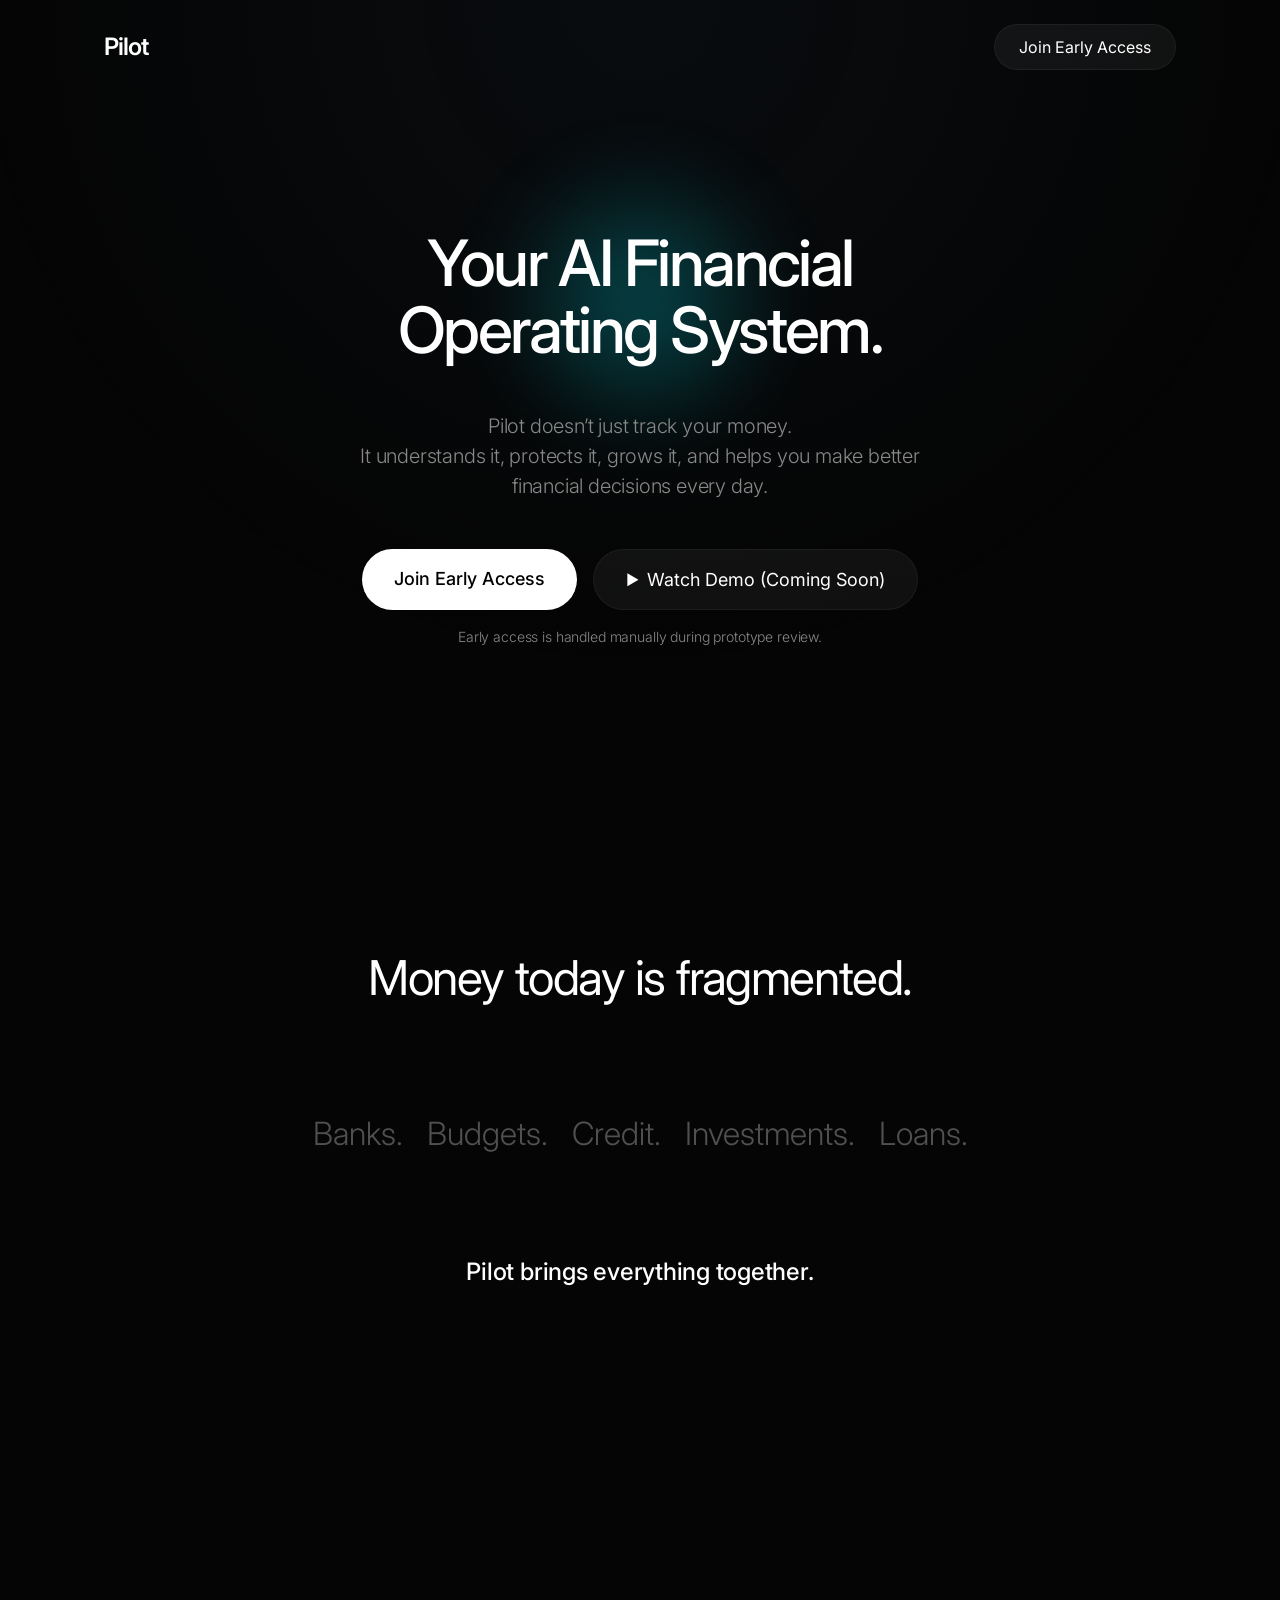
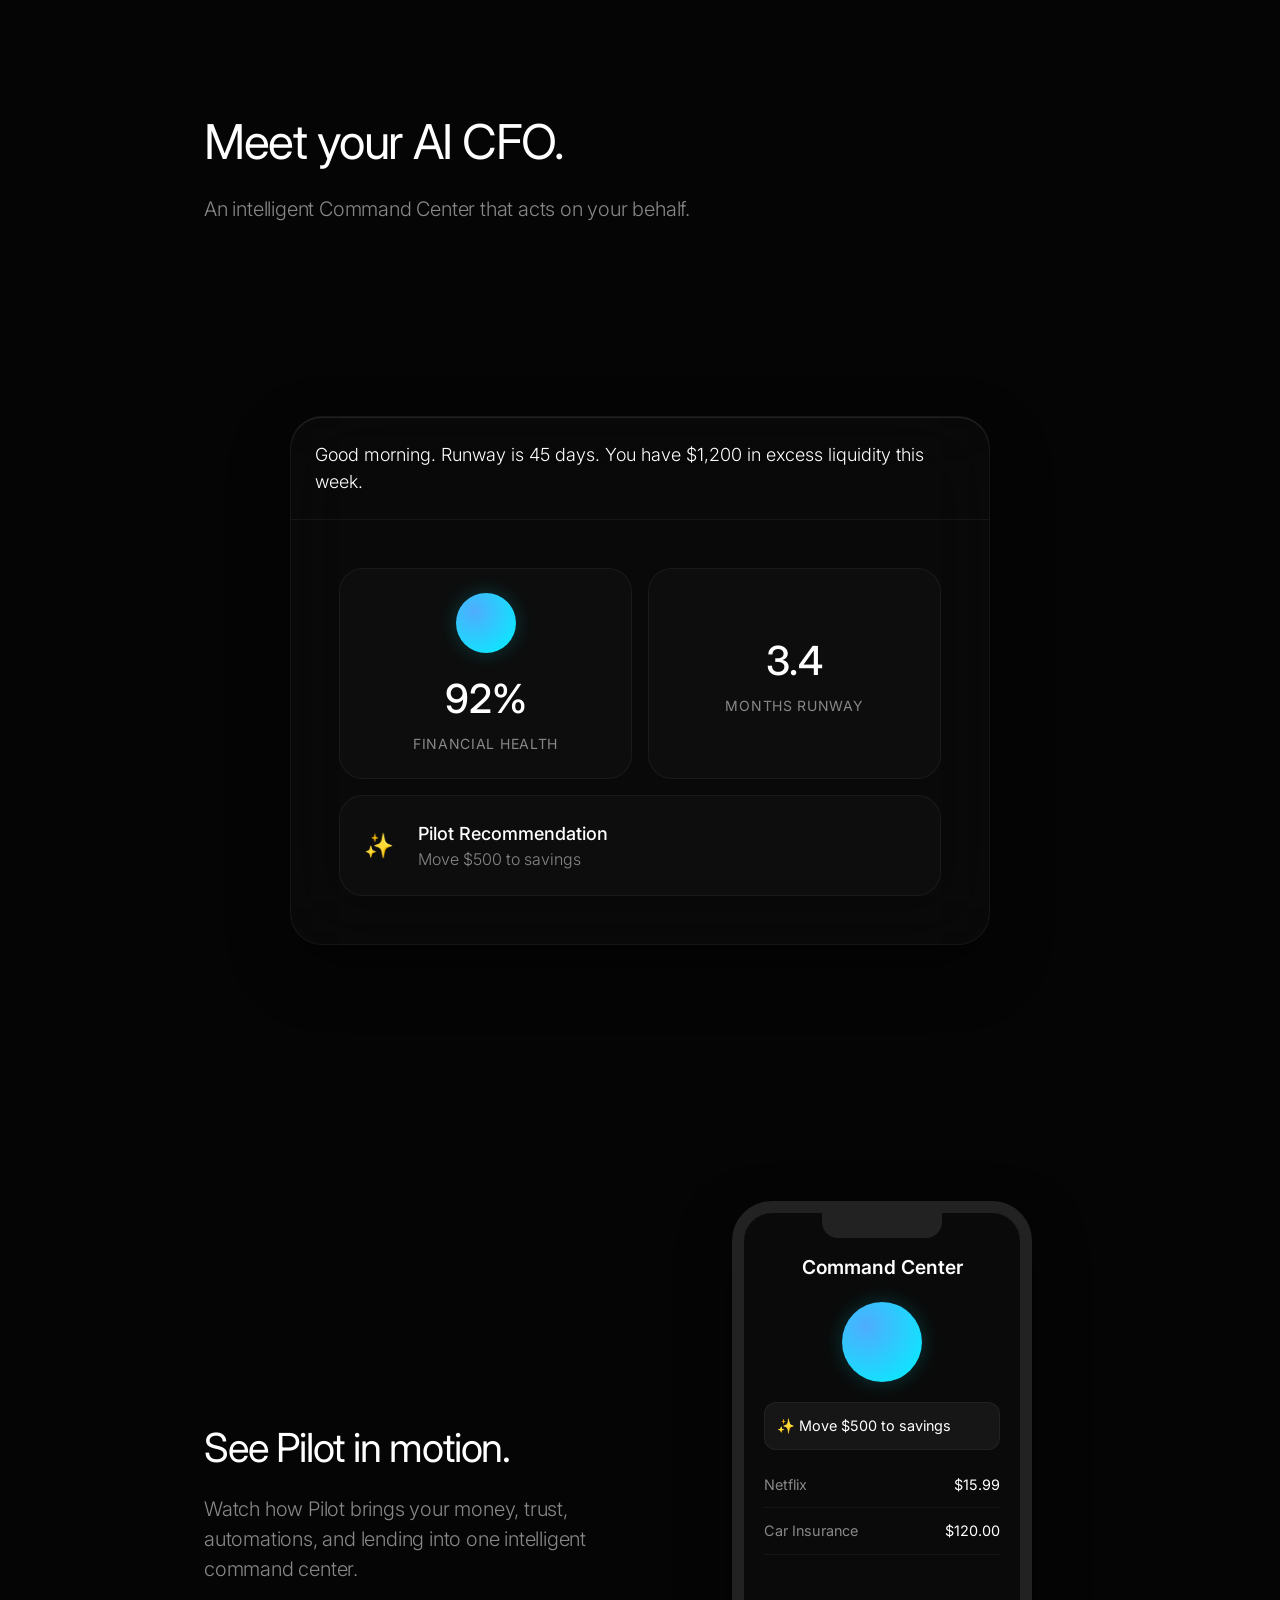
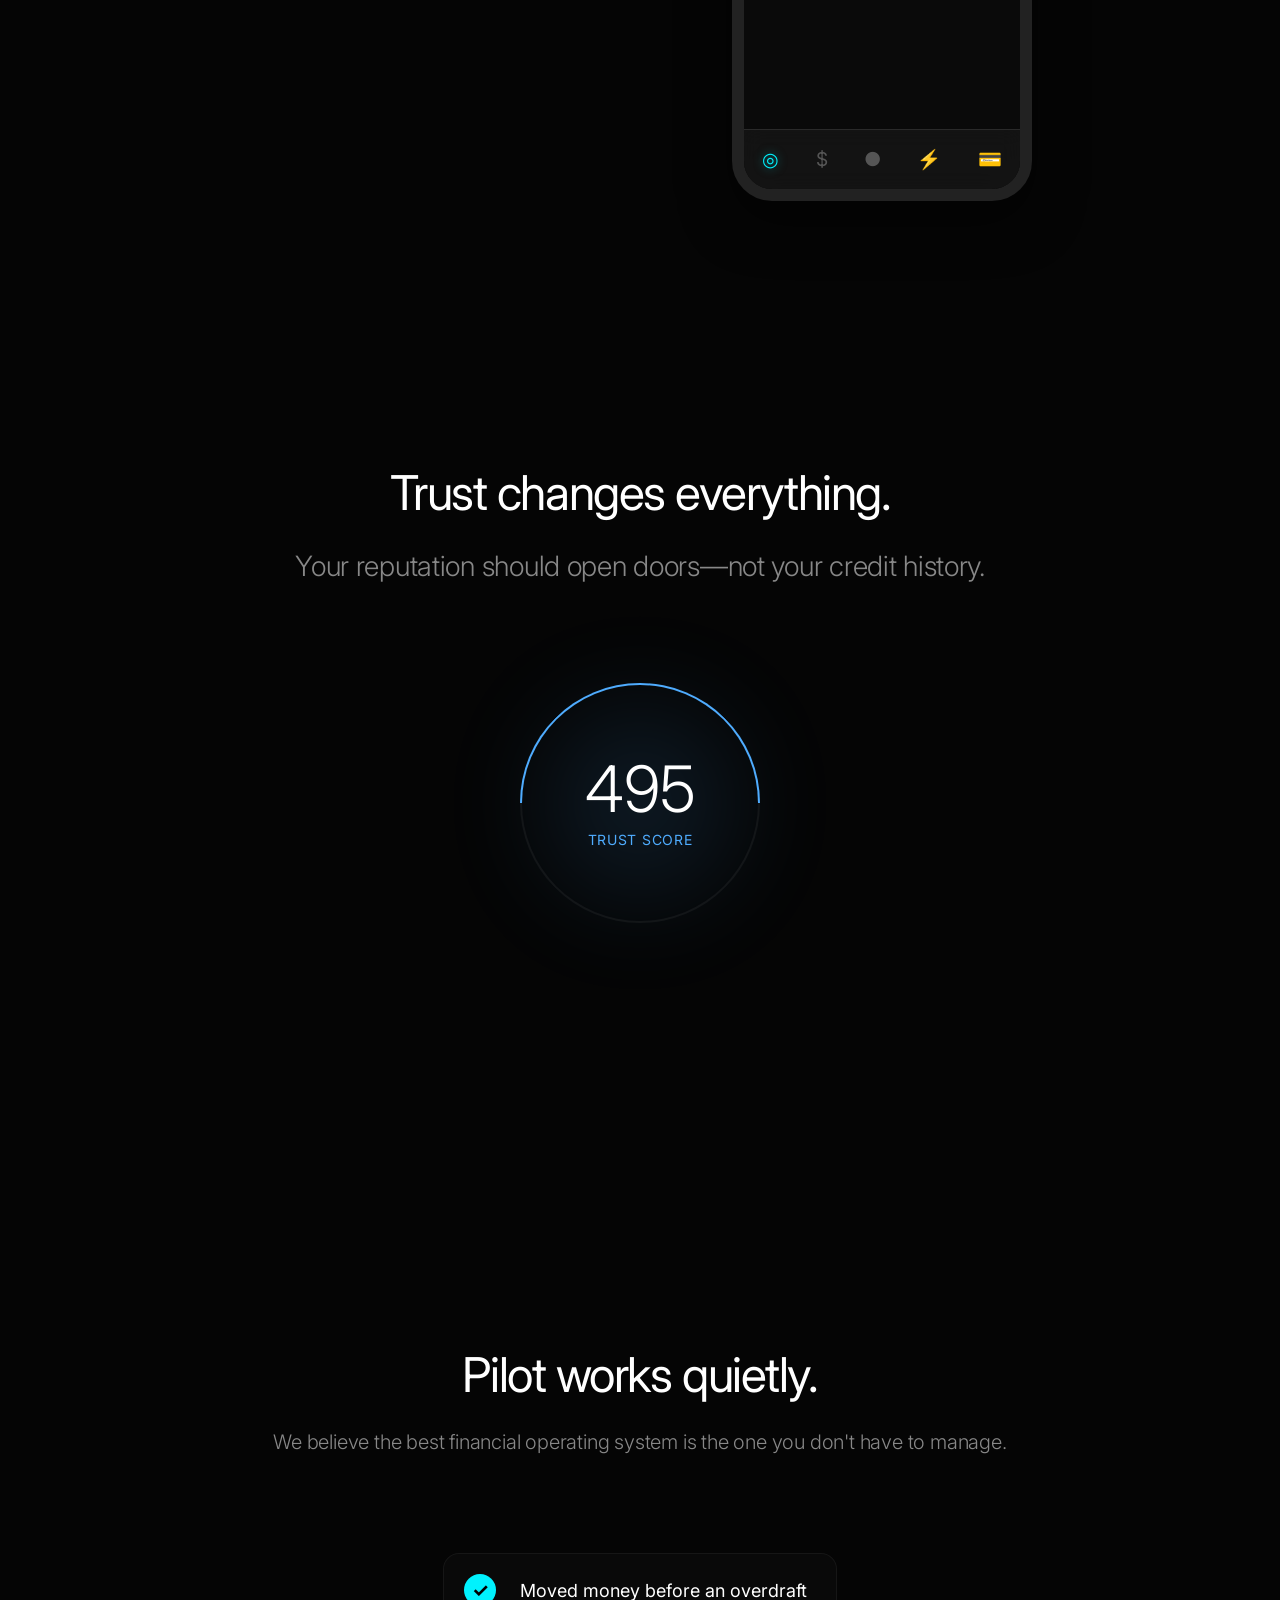
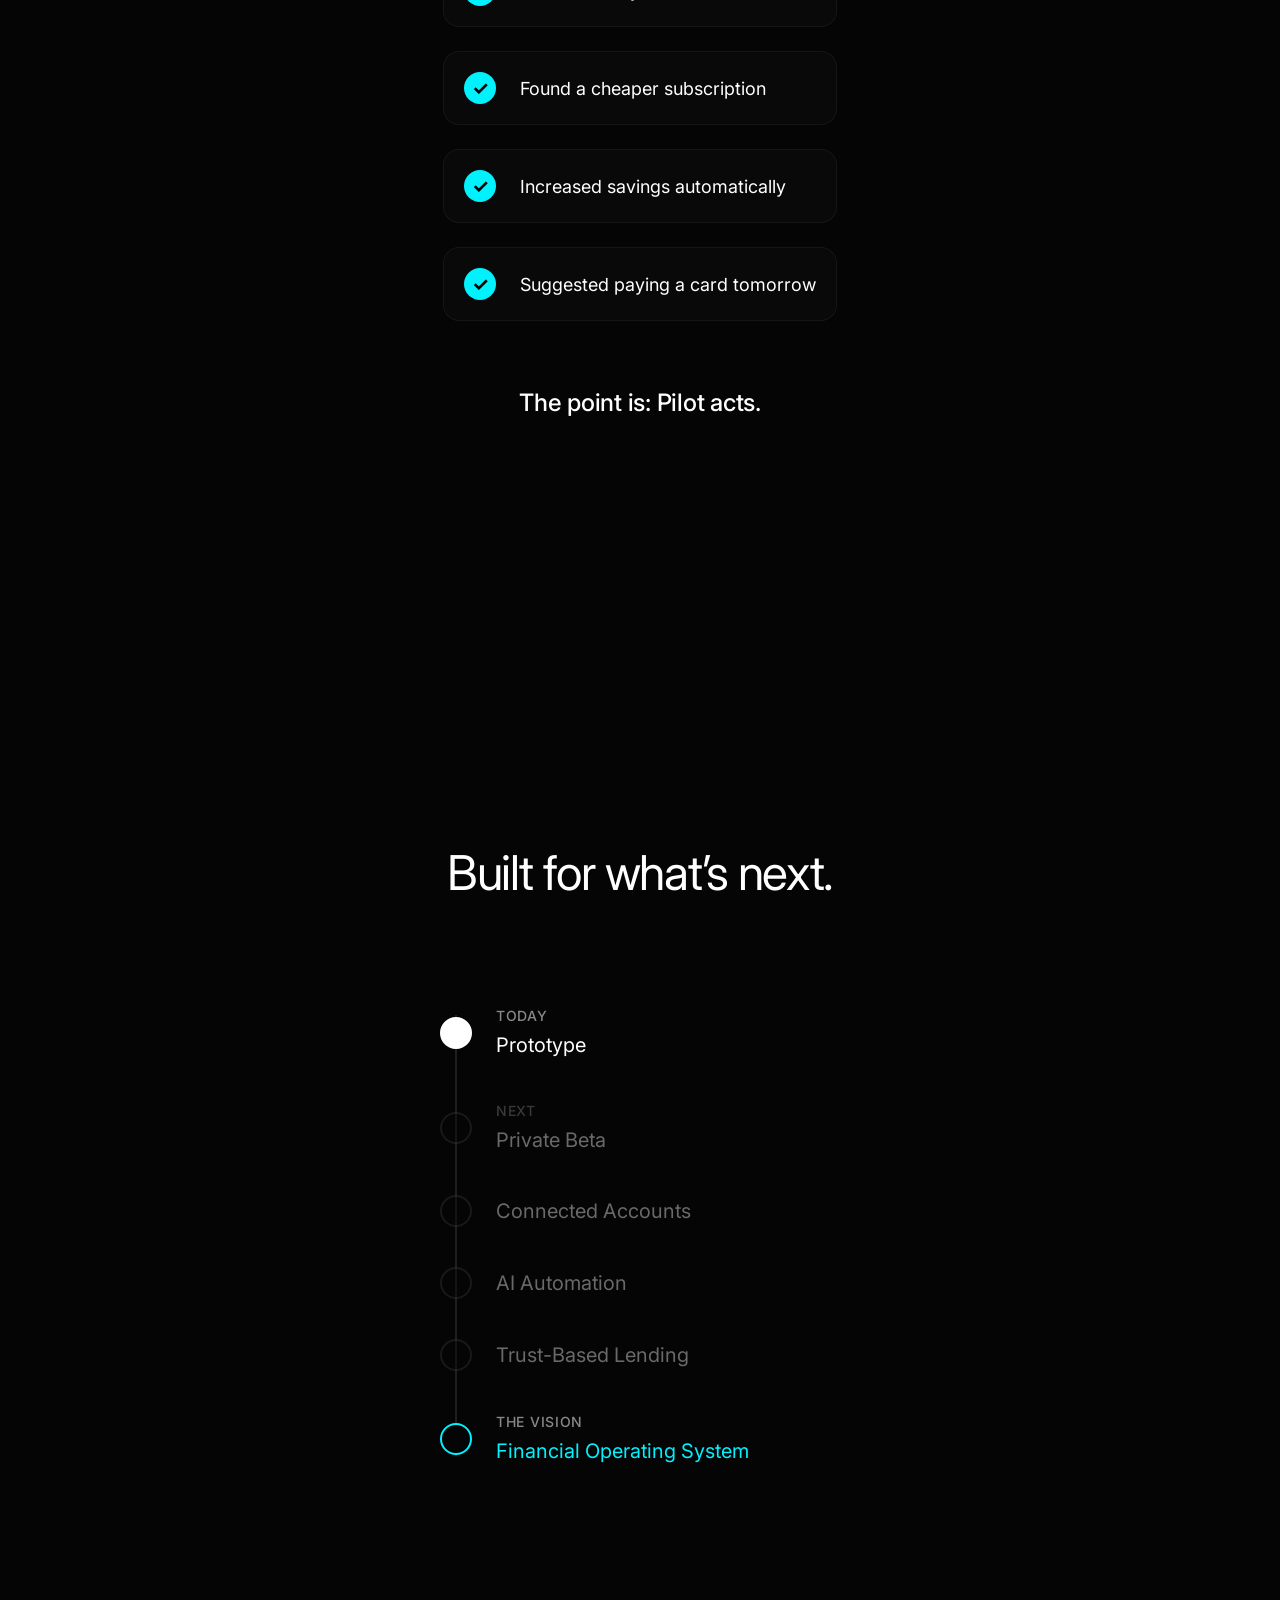
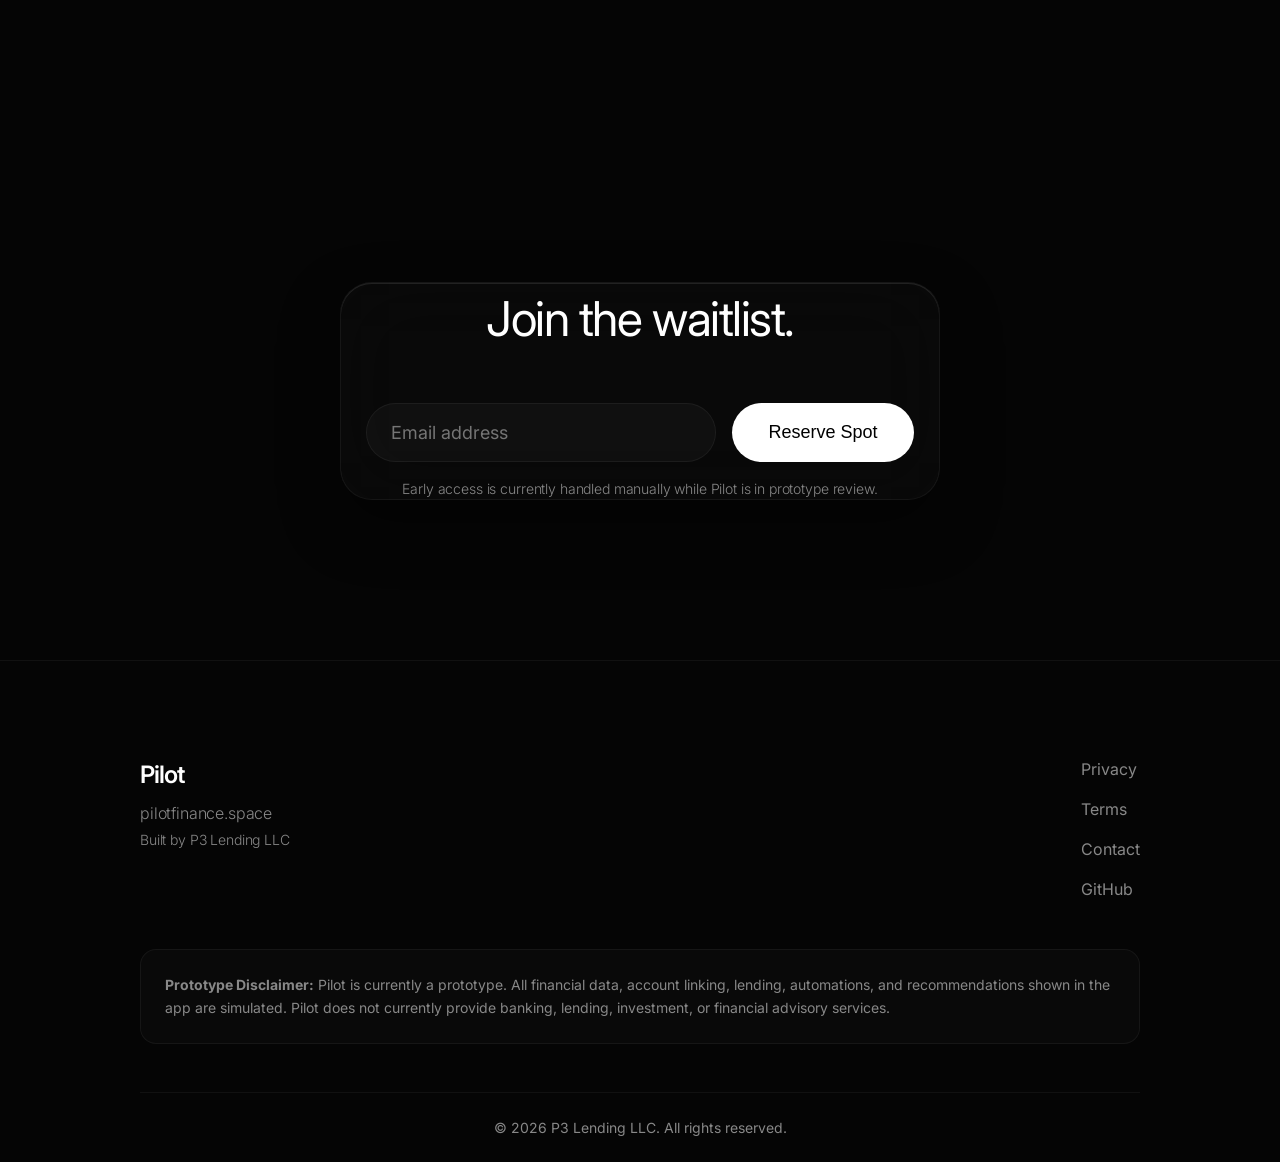
==== docs/index.html @ 9cd70c3b "Add interactive demo phone to landing page" ====
<!DOCTYPE html>
<html lang="en">
<head>
    <meta charset="UTF-8">
    <meta name="viewport" content="width=device-width, initial-scale=1.0">
    <title>Pilot - Your AI Financial Operating System</title>
    <link rel="stylesheet" href="style.css">
    <link rel="preconnect" href="https://fonts.googleapis.com">
    <link rel="preconnect" href="https://fonts.gstatic.com" crossorigin>
    <link href="https://fonts.googleapis.com/css2?family=Inter:wght@300;400;500;600;700&display=swap" rel="stylesheet">
    <link rel="icon" type="image/svg+xml" href="favicon.svg">

    <!-- OpenGraph & Social Meta Tags -->
    <meta property="og:title" content="Pilot — Your AI Financial Operating System">
    <meta property="og:description" content="Pilot helps you understand, automate, and improve your financial life with AI-powered recommendations, Trust Score, smart automations, and trust-based lending.">
    <meta property="og:type" content="website">
    <meta property="og:url" content="https://pilotfinance.space">
    <meta property="og:image" content="https://pilotfinance.space/assets/og-image.svg">
    <meta name="twitter:card" content="summary_large_image">
    <meta name="twitter:title" content="Pilot — Your AI Financial Operating System">
    <meta name="twitter:description" content="Pilot helps you understand, automate, and improve your financial life with AI-powered recommendations, Trust Score, smart automations, and trust-based lending.">
    <meta name="twitter:image" content="https://pilotfinance.space/assets/og-image.svg">
</head>
<body>

    <!-- Ambient Background -->
    <div class="ambient-background"></div>

    <!-- Header -->
    <header class="header fade-in-up delay-1">
        <div class="logo">Pilot</div>
        <a href="#early-access" class="btn-secondary">Join Early Access</a>
    </header>

    <!-- Hero Section -->
    <section class="section hero fade-in-up delay-2">
        <div class="hero-orb-container">
            <div class="hero-orb"></div>
        </div>
        <div class="hero-content">
            <h1 class="hero-title">Your AI Financial<br>Operating System.</h1>
            <p class="hero-subtitle">Pilot doesn’t just track your money.<br>It understands it, protects it, grows it, and helps you make better financial decisions every day.</p>
            <div class="hero-actions">
                <a href="mailto:earlyaccess@pilotfinance.space?subject=Pilot Early Access Request" class="btn-primary">Join Early Access</a>
                <a href="#demo" class="btn-secondary btn-demo" onclick="alert('Demo video coming soon!'); return false;">
                    <span class="play-icon">▶</span> Watch Demo (Coming Soon)
                </a>
            </div>
            <p style="margin-top: 16px; font-size: 0.875rem; color: var(--text-secondary);">Early access is handled manually during prototype review.</p>
        </div>
    </section>

    <!-- Narrative Section 1: Fragmented -->
    <section class="section narrative-section scroll-reveal">
        <div class="narrative-content center-text">
            <h2>Money today is fragmented.</h2>
            <div class="fragmented-list">
                <span>Banks.</span>
                <span>Budgets.</span>
                <span>Credit.</span>
                <span>Investments.</span>
                <span>Loans.</span>
            </div>
            <p class="highlight-text">Pilot brings everything together.</p>
        </div>
    </section>

    <!-- Narrative Section 2: AI CFO -->
    <section class="section narrative-section scroll-reveal">
        <div class="narrative-content">
            <h2>Meet your AI CFO.</h2>
            <p>An intelligent Command Center that acts on your behalf.</p>
        </div>
        
        <div class="mockup-container">
            <div class="glass-card mockup-card float-element">
                <div class="mockup-header">
                    <div class="briefing">Good morning. Runway is <span class="highlight">45 days</span>. You have $1,200 in excess liquidity this week.</div>
                </div>
                <div class="mockup-body">
                    <div class="mockup-grid">
                        <div class="glass-widget health-widget float-delay-1">
                            <div class="health-orb"></div>
                            <div class="widget-value">92%</div>
                            <div class="widget-label">Financial Health</div>
                        </div>
                        <div class="glass-widget runway-widget float-delay-2">
                            <div class="widget-value"><span class="counter" data-target="4.2">0.0</span></div>
                            <div class="widget-label">Months Runway</div>
                        </div>
                        <div class="glass-widget recommendation-widget float-delay-3">
                            <div class="rec-icon">✨</div>
                            <div class="rec-text">
                                <strong>Pilot Recommendation</strong>
                                <span>Move $500 to savings</span>
                            </div>
                        </div>
                    </div>
                </div>
            </div>
        </div>
    </section>

    <!-- Narrative Section 2.5: Interactive Demo -->
    <section class="section narrative-section scroll-reveal interactive-demo-section">
        <div class="demo-grid">
            <div class="demo-copy">
                <h2>See Pilot in motion.</h2>
                <p>Watch how Pilot brings your money, trust, automations, and lending into one intelligent command center.</p>
            </div>
            <div class="demo-phone-container">
                <div class="iphone-frame">
                    <div class="iphone-notch"></div>
                    <div class="iphone-screen">
                        
                        <!-- Screen 1: Command Center -->
                        <div class="app-screen active" id="screen-cmd">
                            <div class="screen-header">Command Center</div>
                            <div class="screen-content">
                                <div class="health-orb-mini pulse-animation"></div>
                                <div class="demo-widget">✨ Move $500 to savings</div>
                                <div class="demo-list">
                                    <div class="demo-list-item">Netflix <span>$15.99</span></div>
                                    <div class="demo-list-item">Car Insurance <span>$120.00</span></div>
                                </div>
                            </div>
                        </div>

                        <!-- Screen 2: Money -->
                        <div class="app-screen" id="screen-money">
                            <div class="screen-header">Money</div>
                            <div class="screen-content">
                                <div class="balance-display">$14,250.00</div>
                                <p class="balance-label">Total Cash</p>
                                <div class="demo-list" style="margin-top:20px;">
                                    <div class="demo-list-item">Whole Foods <span>-$45.20</span></div>
                                    <div class="demo-list-item">Salary <span>+$3,200.00</span></div>
                                </div>
                            </div>
                        </div>

                        <!-- Screen 3: Trust Score -->
                        <div class="app-screen" id="screen-trust">
                            <div class="screen-header">Trust Score</div>
                            <div class="screen-content center-flex">
                                <div class="trust-ring pulse-animation">
                                    <span class="trust-score-value">850</span>
                                </div>
                                <p class="balance-label" style="margin-top:20px">Excellent Standing</p>
                            </div>
                        </div>

                        <!-- Screen 4: Automations -->
                        <div class="app-screen" id="screen-auto">
                            <div class="screen-header">Automations</div>
                            <div class="screen-content">
                                <div class="demo-widget active-rule">
                                    <strong>Paycheck Rule</strong>
                                    <p>If paycheck arrives → move 10% to savings</p>
                                </div>
                                <div class="demo-widget">
                                    <strong>Bill Staging</strong>
                                    <p>Hold $120 for Insurance on 5th</p>
                                </div>
                            </div>
                        </div>

                        <!-- Screen 5: Lending -->
                        <div class="app-screen" id="screen-lend">
                            <div class="screen-header">Lending</div>
                            <div class="screen-content center-flex">
                                <div class="lending-card">
                                    <h3>Pilot Credit</h3>
                                    <div class="balance-display">$750</div>
                                    <p>Available Instantly</p>
                                    <div class="demo-btn">Withdraw</div>
                                </div>
                            </div>
                        </div>

                        <!-- Tab Bar -->
                        <div class="tab-bar">
                            <div class="tab-icon active" data-target="screen-cmd">◎</div>
                            <div class="tab-icon" data-target="screen-money">$</div>
                            <div class="tab-icon" data-target="screen-trust">●</div>
                            <div class="tab-icon" data-target="screen-auto">⚡</div>
                            <div class="tab-icon" data-target="screen-lend">💳</div>
                        </div>
                    </div>
                </div>
            </div>
        </div>
    </section>

    <!-- Narrative Section 3: Trust -->
    <section class="section narrative-section scroll-reveal">
        <div class="narrative-content center-text">
            <h2>Trust changes everything.</h2>
            <p class="large-text">Your reputation should open doors—not your credit history.</p>
            
            <div class="trust-container">
                <div class="trust-gauge">
                    <div class="gauge-ring"></div>
                    <div class="gauge-glow"></div>
                    <div class="gauge-value"><span class="counter" data-target="850">0</span></div>
                    <div class="gauge-label">Trust Score</div>
                </div>
            </div>
        </div>
    </section>

    <!-- Narrative Section 4: Quiet Work -->
    <section class="section narrative-section scroll-reveal">
        <div class="narrative-content center-text">
            <h2>Pilot works quietly.</h2>
            <p>We believe the best financial operating system is the one you don't have to manage.</p>
        </div>
        <div class="quiet-list">
            <div class="quiet-item float-delay-1">
                <div class="check-icon">✓</div>
                <span>Moved money before an overdraft</span>
            </div>
            <div class="quiet-item float-delay-2">
                <div class="check-icon">✓</div>
                <span>Found a cheaper subscription</span>
            </div>
            <div class="quiet-item float-delay-3">
                <div class="check-icon">✓</div>
                <span>Increased savings automatically</span>
            </div>
            <div class="quiet-item float-delay-4">
                <div class="check-icon">✓</div>
                <span>Suggested paying a card tomorrow</span>
            </div>
        </div>
        <div class="narrative-content center-text" style="margin-top: 4rem;">
            <p class="highlight-text">The point is: Pilot acts.</p>
        </div>
    </section>

    <!-- Narrative Section 5: Timeline -->
    <section class="section narrative-section scroll-reveal">
        <div class="narrative-content center-text">
            <h2>Built for what’s next.</h2>
            
            <div class="roadmap-timeline">
                <div class="timeline-item active">
                    <div class="node"></div>
                    <div class="timeline-content">
                        <strong>Today</strong>
                        <span>Prototype</span>
                    </div>
                </div>
                <div class="timeline-item">
                    <div class="node"></div>
                    <div class="timeline-content">
                        <strong>Next</strong>
                        <span>Private Beta</span>
                    </div>
                </div>
                <div class="timeline-item">
                    <div class="node"></div>
                    <div class="timeline-content">
                        <span>Connected Accounts</span>
                    </div>
                </div>
                <div class="timeline-item">
                    <div class="node"></div>
                    <div class="timeline-content">
                        <span>AI Automation</span>
                    </div>
                </div>
                <div class="timeline-item">
                    <div class="node"></div>
                    <div class="timeline-content">
                        <span>Trust-Based Lending</span>
                    </div>
                </div>
                <div class="timeline-item future">
                    <div class="node"></div>
                    <div class="timeline-content">
                        <strong>The Vision</strong>
                        <span>Financial Operating System</span>
                    </div>
                </div>
            </div>
        </div>
    </section>

    <!-- Early Access -->
    <section id="early-access" class="section early-access scroll-reveal">
        <div class="glass-card cta-card">
            <h2>Join the waitlist.</h2>
            <form class="waitlist-form" onsubmit="event.preventDefault(); window.location.href='mailto:earlyaccess@pilotfinance.space?subject=Pilot Early Access Request';">
                <input type="email" placeholder="Email address" required>
                <button type="submit" class="btn-primary">Reserve Spot</button>
            </form>
            <p style="margin-top: 16px; font-size: 0.875rem; color: var(--text-secondary);">Early access is currently handled manually while Pilot is in prototype review.</p>
        </div>
    </section>

    <!-- Footer -->
    <footer class="footer">
        <div class="footer-content">
            <div class="footer-brand">
                <div class="logo">Pilot</div>
                <p>pilotfinance.space</p>
                <p class="built-by">Built by P3 Lending LLC</p>
            </div>
            <div class="footer-links">
                <a href="#">Privacy</a>
                <a href="#">Terms</a>
                <a href="#">Contact</a>
                <a href="https://github.com">GitHub</a>
            </div>
        </div>
        <div class="prototype-disclaimer">
            <strong>Prototype Disclaimer:</strong> Pilot is currently a prototype. All financial data, account linking, lending, automations, and recommendations shown in the app are simulated. Pilot does not currently provide banking, lending, investment, or financial advisory services.
        </div>
        <div class="footer-bottom">
            &copy; 2026 P3 Lending LLC. All rights reserved.
        </div>
    </footer>

    <!-- Interactive Scripts -->
    <script>
        // Scroll Reveal
        const revealElements = document.querySelectorAll('.scroll-reveal');
        
        const revealObserver = new IntersectionObserver((entries) => {
            entries.forEach(entry => {
                if (entry.isIntersecting) {
                    entry.target.classList.add('active');
                    
                    // Trigger counters if they exist in the revealed section
                    const counters = entry.target.querySelectorAll('.counter');
                    counters.forEach(counter => {
                        if(!counter.classList.contains('counted')) {
                            const target = parseFloat(counter.getAttribute('data-target'));
                            const duration = 2000;
                            const steps = 60;
                            const stepTime = Math.abs(Math.floor(duration / steps));
                            const isDecimal = target % 1 !== 0;
                            
                            let current = 0;
                            const increment = target / steps;
                            
                            const timer = setInterval(() => {
                                current += increment;
                                if (current >= target) {
                                    counter.innerText = isDecimal ? target.toFixed(1) : Math.floor(target);
                                    counter.classList.add('counted');
                                    clearInterval(timer);
                                } else {
                                    counter.innerText = isDecimal ? current.toFixed(1) : Math.floor(current);
                                }
                            }, stepTime);
                        }
                    });
                }
            });
        }, { threshold: 0.15 });

        revealElements.forEach(el => revealObserver.observe(el));

        // Phone Demo Carousel
        const phoneScreens = document.querySelectorAll('.app-screen');
        const tabIcons = document.querySelectorAll('.tab-icon');
        let currentScreenIdx = 0;

        function showScreen(idx) {
            if (!phoneScreens.length) return;
            phoneScreens.forEach(s => s.classList.remove('active'));
            tabIcons.forEach(t => t.classList.remove('active'));
            phoneScreens[idx].classList.add('active');
            tabIcons[idx].classList.add('active');
        }

        function cycleScreens() {
            if (window.matchMedia('(prefers-reduced-motion: reduce)').matches) {
                return;
            }
            if (phoneScreens.length) {
                currentScreenIdx = (currentScreenIdx + 1) % phoneScreens.length;
                showScreen(currentScreenIdx);
            }
        }

        setInterval(cycleScreens, 3500);
    </script>
</body>
</html>
---- docs/style.css ----
:root {
    --bg-primary: #050505;
    --text-primary: #ffffff;
    --text-secondary: #888888;
    --glass-bg: rgba(255, 255, 255, 0.02);
    --glass-border: rgba(255, 255, 255, 0.05);
    --glass-shadow: 0 24px 60px rgba(0, 0, 0, 0.4), inset 0 1px 0 rgba(255, 255, 255, 0.1);
    
    --health-color: #00f2fe;
    --trust-color: #4facfe;
    
    --spacing-xs: 8px;
    --spacing-sm: 16px;
    --spacing-md: 24px;
    --spacing-lg: 48px;
    --spacing-xl: 96px;
    --spacing-xxl: 160px;
    
    --border-radius-lg: 32px;
    --border-radius-md: 24px;
}

* {
    box-sizing: border-box;
    margin: 0;
    padding: 0;
}

body {
    font-family: 'Inter', -apple-system, BlinkMacSystemFont, sans-serif;
    background-color: var(--bg-primary);
    color: var(--text-primary);
    line-height: 1.5;
    -webkit-font-smoothing: antialiased;
    overflow-x: hidden;
}

a { text-decoration: none; color: inherit; }

/* Ambient Background */
.ambient-background {
    position: fixed;
    top: 0; left: 0; right: 0; bottom: 0;
    z-index: -1;
    background: radial-gradient(circle at 50% 0%, rgba(20, 30, 40, 0.5), transparent 60%);
    opacity: 0.6;
}

/* Typography */
h1 {
    font-size: 4rem;
    font-weight: 500;
    line-height: 1.05;
    letter-spacing: -0.04em;
    margin-bottom: var(--spacing-md);
}

h2 {
    font-size: 3rem;
    font-weight: 400;
    letter-spacing: -0.03em;
    margin-bottom: var(--spacing-sm);
    color: var(--text-primary);
}

p {
    font-size: 1.25rem;
    font-weight: 300;
    color: var(--text-secondary);
    letter-spacing: -0.01em;
}

.large-text { font-size: 1.75rem; font-weight: 300; }
.highlight-text { font-size: 1.5rem; font-weight: 500; color: var(--text-primary); }

/* Layout */
.section {
    padding: var(--spacing-xxl) 5%;
    max-width: 1000px;
    margin: 0 auto;
}

/* Header */
.header {
    display: flex;
    justify-content: space-between;
    align-items: center;
    padding: var(--spacing-md) 5%;
    max-width: 1200px;
    margin: 0 auto;
}

.logo {
    font-size: 1.5rem;
    font-weight: 600;
    letter-spacing: -0.04em;
}

/* Buttons */
.btn-primary {
    display: inline-block;
    background: #ffffff;
    color: #000000;
    padding: 16px 32px;
    border-radius: 100px;
    font-size: 1.125rem;
    font-weight: 500;
    transition: transform 0.3s cubic-bezier(0.175, 0.885, 0.32, 1.275);
    border: none;
    cursor: pointer;
}
.btn-primary:hover { transform: scale(1.05); }

.btn-secondary {
    display: inline-flex;
    align-items: center;
    gap: 8px;
    background: rgba(255, 255, 255, 0.05);
    color: var(--text-primary);
    padding: 16px 32px;
    border-radius: 100px;
    font-size: 1.125rem;
    font-weight: 400;
    border: 1px solid var(--glass-border);
    transition: background 0.3s ease;
}
.btn-secondary:hover { background: rgba(255, 255, 255, 0.1); }
.header .btn-secondary { padding: 10px 24px; font-size: 1rem; }

.play-icon { font-size: 0.8em; }

/* Hero Section */
.hero {
    text-align: center;
    padding: 15vh 5% 15vh;
    position: relative;
    max-width: 1000px;
}

.hero-orb-container {
    position: absolute;
    top: 30%; left: 50%;
    transform: translate(-50%, -50%);
    width: 300px; height: 300px;
    z-index: -1;
    opacity: 0.3;
}

.hero-orb {
    width: 100%; height: 100%;
    border-radius: 50%;
    background: radial-gradient(circle, var(--health-color) 0%, transparent 70%);
    filter: blur(40px);
    animation: breathe-slow 8s ease-in-out infinite alternate;
}

@keyframes breathe-slow {
    0% { transform: scale(0.8); opacity: 0.5; }
    100% { transform: scale(1.2); opacity: 0.8; }
}

.hero-subtitle {
    margin: var(--spacing-lg) auto;
    max-width: 600px;
    color: var(--text-secondary);
}

.hero-actions {
    display: flex;
    gap: var(--spacing-sm);
    justify-content: center;
    margin-top: var(--spacing-lg);
}

/* Narrative Sections */
.narrative-content { margin-bottom: var(--spacing-xl); }
.center-text { text-align: center; }
.narrative-section { min-height: 50vh; display: flex; flex-direction: column; justify-content: center; }

/* Section 1: Fragmented */
.fragmented-list {
    display: flex;
    flex-wrap: wrap;
    justify-content: center;
    gap: var(--spacing-md);
    margin: var(--spacing-xl) 0;
}
.fragmented-list span {
    font-size: 2rem;
    font-weight: 300;
    color: rgba(255,255,255,0.3);
}

/* Section 2: Mockup */
.glass-card {
    background: var(--glass-bg);
    border: 1px solid var(--glass-border);
    border-radius: var(--border-radius-lg);
    box-shadow: var(--glass-shadow);
    backdrop-filter: blur(40px);
    -webkit-backdrop-filter: blur(40px);
}

.mockup-container { margin-top: var(--spacing-xl); }
.mockup-card { max-width: 700px; margin: 0 auto; overflow: hidden; padding: 0; }

.mockup-header {
    padding: var(--spacing-md);
    border-bottom: 1px solid var(--glass-border);
    font-size: 1.125rem;
    font-weight: 300;
}

.mockup-body { padding: var(--spacing-lg); }

.mockup-grid {
    display: grid;
    grid-template-columns: 1fr 1fr;
    gap: var(--spacing-sm);
}

.glass-widget {
    background: rgba(255, 255, 255, 0.02);
    border-radius: var(--border-radius-md);
    padding: var(--spacing-md);
    display: flex; flex-direction: column; align-items: center; justify-content: center;
    border: 1px solid var(--glass-border);
}

.recommendation-widget { grid-column: span 2; flex-direction: row; justify-content: flex-start; gap: var(--spacing-md); }
.rec-icon { font-size: 1.5rem; }
.rec-text strong { display: block; font-weight: 500; font-size: 1.125rem; }
.rec-text span { font-weight: 300; color: var(--text-secondary); }

.widget-value { font-size: 2.5rem; font-weight: 500; margin-bottom: 4px; }
.widget-label { font-size: 0.875rem; color: var(--text-secondary); text-transform: uppercase; letter-spacing: 0.05em; }

.health-orb {
    width: 60px; height: 60px; border-radius: 50%;
    background: radial-gradient(circle at 30% 30%, #4facfe, #00f2fe);
    box-shadow: 0 0 20px rgba(0, 242, 254, 0.2);
    margin-bottom: var(--spacing-sm);
    animation: breathe-orb 4s ease-in-out infinite alternate;
}

@keyframes breathe-orb {
    0% { transform: scale(0.95); opacity: 0.9; }
    100% { transform: scale(1.05); opacity: 1; }
}

/* Floating Animations */
.float-element { animation: float 6s ease-in-out infinite; }
@keyframes float {
    0% { transform: translateY(0px); }
    50% { transform: translateY(-10px); }
    100% { transform: translateY(0px); }
}

.float-delay-1 { animation: float 6s ease-in-out infinite 1s; }
.float-delay-2 { animation: float 6s ease-in-out infinite 2s; }
.float-delay-3 { animation: float 6s ease-in-out infinite 3s; }
.float-delay-4 { animation: float 6s ease-in-out infinite 4s; }

/* Section 3: Trust Gauge */
.trust-container { display: flex; justify-content: center; margin-top: var(--spacing-xl); }
.trust-gauge {
    position: relative; width: 240px; height: 240px;
    display: flex; flex-direction: column; align-items: center; justify-content: center;
}
.gauge-ring {
    position: absolute; top: 0; left: 0; right: 0; bottom: 0;
    border-radius: 50%; border: 2px solid rgba(255,255,255,0.05);
    border-top-color: var(--trust-color); border-right-color: var(--trust-color);
    transform: rotate(-45deg);
}
.gauge-glow {
    position: absolute; top: 50%; left: 50%;
    transform: translate(-50%, -50%);
    width: 180px; height: 180px;
    border-radius: 50%; background: var(--trust-color);
    filter: blur(60px); opacity: 0.15;
    animation: trust-glow 4s ease-in-out infinite alternate;
}
@keyframes trust-glow {
    0% { opacity: 0.1; transform: translate(-50%, -50%) scale(0.9); }
    100% { opacity: 0.25; transform: translate(-50%, -50%) scale(1.1); }
}
.gauge-value { font-size: 4rem; font-weight: 300; line-height: 1; z-index: 2; }
.gauge-label { color: var(--trust-color); font-size: 0.875rem; text-transform: uppercase; letter-spacing: 0.05em; z-index: 2; margin-top: 8px;}

/* Section 4: Quiet List */
.quiet-list {
    max-width: 500px; margin: 0 auto;
    display: flex; flex-direction: column; gap: var(--spacing-md);
}
.quiet-item {
    display: flex; align-items: center; gap: var(--spacing-md);
    background: rgba(255,255,255,0.02); padding: 20px; border-radius: 16px;
    border: 1px solid var(--glass-border);
}
.check-icon {
    width: 32px; height: 32px; border-radius: 50%;
    background: var(--health-color); color: #000;
    display: flex; align-items: center; justify-content: center;
    font-weight: 700; font-size: 1.2rem; flex-shrink: 0;
}
.quiet-item span { font-size: 1.125rem; font-weight: 400; }

/* Section 5: Timeline */
.roadmap-timeline {
    max-width: 400px; margin: var(--spacing-xl) auto 0;
    display: flex; flex-direction: column; gap: 40px; position: relative;
}
.roadmap-timeline::before {
    content: ''; position: absolute; left: 15px; top: 10px; bottom: 10px;
    width: 2px; background: rgba(255,255,255,0.1); z-index: 0;
}
.timeline-item { display: flex; align-items: center; gap: 24px; position: relative; z-index: 1; opacity: 0.4;}
.timeline-item.active { opacity: 1; }
.timeline-item.future { opacity: 1; }
.timeline-item .node {
    width: 32px; height: 32px; border-radius: 50%;
    background: var(--bg-primary); border: 2px solid rgba(255,255,255,0.2);
    flex-shrink: 0; display: flex; align-items: center; justify-content: center;
}
.timeline-item.active .node { border-color: var(--text-primary); background: var(--text-primary); }
.timeline-item.future .node { border-color: var(--health-color); }
.timeline-content { display: flex; flex-direction: column; align-items: flex-start;}
.timeline-content strong { font-weight: 500; font-size: 0.875rem; color: var(--text-secondary); text-transform: uppercase; letter-spacing: 0.05em; margin-bottom: 4px;}
.timeline-content span { font-size: 1.25rem; font-weight: 400; color: var(--text-primary); }
.timeline-item.future .timeline-content span { color: var(--health-color); }

/* Waitlist Form */
.cta-card { max-width: 600px; margin: 0 auto; text-align: center; }
.cta-card h2 { margin-bottom: var(--spacing-lg); }
.waitlist-form { display: flex; gap: var(--spacing-sm); justify-content: center; }
.waitlist-form input {
    padding: 18px 24px; border-radius: 100px;
    border: 1px solid var(--glass-border);
    background: rgba(255, 255, 255, 0.03);
    color: var(--text-primary); font-family: inherit; font-size: 1.125rem;
    flex: 1; max-width: 350px; outline: none; transition: border-color 0.3s ease;
}
.waitlist-form input:focus { border-color: rgba(255, 255, 255, 0.2); }
.waitlist-form button { padding: 18px 36px; border-radius: 100px; font-size: 1.125rem; }

/* Footer */
.footer {
    border-top: 1px solid var(--glass-border);
    padding: var(--spacing-xl) 5% var(--spacing-md);
}
.footer-content {
    display: flex; justify-content: space-between; flex-wrap: wrap; gap: var(--spacing-lg);
    max-width: 1000px; margin: 0 auto var(--spacing-lg);
}
.footer-brand p { color: var(--text-secondary); margin-top: var(--spacing-xs); font-size: 1rem;}
.built-by { font-size: 0.875rem !important; margin-top: 4px !important;}
.footer-links { display: flex; flex-direction: column; gap: var(--spacing-sm); }
.footer-links a { color: var(--text-secondary); transition: color 0.2s ease; font-size: 1rem;}
.footer-links a:hover { color: var(--text-primary); }

.prototype-disclaimer {
    max-width: 1000px; margin: 0 auto var(--spacing-lg);
    padding: var(--spacing-md); border-radius: 16px;
    background: rgba(255, 255, 255, 0.02); border: 1px solid rgba(255, 255, 255, 0.05);
    font-size: 0.875rem; color: var(--text-secondary); line-height: 1.6;
}

.footer-bottom { text-align: center; color: var(--text-secondary); font-size: 0.875rem; padding-top: var(--spacing-md); border-top: 1px solid rgba(255,255,255,0.05); max-width: 1000px; margin: 0 auto;}

/* Scroll Animations */
.scroll-reveal { opacity: 0; transform: translateY(40px); transition: all 1s cubic-bezier(0.165, 0.84, 0.44, 1); }
.scroll-reveal.active { opacity: 1; transform: translateY(0); }

.fade-in-up { animation: fadeInUp 1s cubic-bezier(0.165, 0.84, 0.44, 1) forwards; opacity: 0; }
.delay-1 { animation-delay: 0.2s; }
.delay-2 { animation-delay: 0.4s; }

@keyframes fadeInUp {
    from { opacity: 0; transform: translateY(30px); }
    to { opacity: 1; transform: translateY(0); }
}

/* Mobile Responsive */
@media (max-width: 768px) {
    h1 { font-size: 2.5rem; }
    h2 { font-size: 2rem; }
    .hero-actions { flex-direction: column; }
    .waitlist-form { flex-direction: column; }
    .waitlist-form input { max-width: 100%; }
    .mockup-grid { grid-template-columns: 1fr; }
    .recommendation-widget { grid-column: span 1; }
    .footer-content { flex-direction: column; }
    .section { padding: var(--spacing-xl) 5%; }
}

/* Demo Phone Section */
.interactive-demo-section { padding-top: var(--spacing-xl); padding-bottom: var(--spacing-xl); }
.demo-grid { display: grid; grid-template-columns: 1fr; gap: var(--spacing-xl); align-items: center; }
@media(min-width: 768px){ .demo-grid { grid-template-columns: 1fr 1fr; } }
.demo-copy h2 { font-size: 2.5rem; margin-bottom: var(--spacing-sm); }
.iphone-frame { width: 300px; height: 600px; background: #000; border: 12px solid #222; border-radius: 40px; position: relative; margin: 0 auto; box-shadow: 0 20px 50px rgba(0,0,0,0.5), inset 0 0 0 2px #444; overflow: hidden; }
.iphone-notch { position: absolute; top: 0; left: 50%; transform: translateX(-50%); width: 120px; height: 25px; background: #222; border-bottom-left-radius: 16px; border-bottom-right-radius: 16px; z-index: 10; }
.iphone-screen { width: 100%; height: 100%; background: #0a0a0a; position: relative; }
.app-screen { position: absolute; top:0; left:0; right:0; bottom: 60px; padding: 40px 20px 20px; opacity: 0; transform: translateX(20px); transition: all 0.4s cubic-bezier(0.165, 0.84, 0.44, 1); pointer-events: none;}
.app-screen.active { opacity: 1; transform: translateX(0); pointer-events: auto;}
.tab-bar { position: absolute; bottom:0; left:0; right:0; height: 60px; background: rgba(20,20,20,0.9); backdrop-filter: blur(10px); display: flex; justify-content: space-around; align-items: center; border-top: 1px solid rgba(255,255,255,0.1); }
.tab-icon { font-size: 1.2rem; color: #555; transition: color 0.3s, text-shadow 0.3s; }
.tab-icon.active { color: var(--health-color); text-shadow: 0 0 10px rgba(0,242,254,0.5); }
.screen-header { font-size: 1.2rem; font-weight: 600; margin-bottom: 20px; text-align: center; color: var(--text-primary);}
.health-orb-mini { width: 80px; height: 80px; margin: 0 auto 20px; border-radius: 50%; background: radial-gradient(circle at 30% 30%, #4facfe, #00f2fe); box-shadow: 0 0 20px rgba(0,242,254,0.2); }
.demo-widget { background: rgba(255,255,255,0.05); padding: 12px; border-radius: 12px; font-size: 0.9rem; margin-bottom: 12px; color: var(--text-primary); border: 1px solid rgba(255,255,255,0.05);}
.demo-list-item { display: flex; justify-content: space-between; padding: 12px 0; border-bottom: 1px solid rgba(255,255,255,0.05); font-size: 0.9rem; color: var(--text-secondary);}
.demo-list-item span { color: var(--text-primary); }
.balance-display { font-size: 2rem; font-weight: 600; text-align: center; color: var(--text-primary);}
.balance-label { text-align: center; font-size: 0.8rem; color: var(--text-secondary); text-transform: uppercase; letter-spacing: 0.05em; margin-top: 4px;}
.center-flex { display: flex; flex-direction: column; align-items: center; justify-content: center; height: 100%; padding-bottom: 40px;}
.trust-ring { width: 120px; height: 120px; border-radius: 50%; border: 4px solid var(--trust-color); display: flex; align-items: center; justify-content: center; box-shadow: 0 0 20px rgba(79,172,254,0.3);}
.trust-score-value { font-size: 2.5rem; font-weight: 300; color: var(--text-primary);}
.active-rule { border-left: 3px solid var(--health-color); }
.active-rule p { font-size: 0.8rem; color: var(--text-secondary); margin-top: 4px;}
.lending-card { background: rgba(255,255,255,0.05); padding: 20px; border-radius: 20px; text-align: center; width: 100%; border: 1px solid rgba(255,255,255,0.1); }
.lending-card h3 { font-size: 1.1rem; color: var(--text-secondary); margin-bottom: 8px;}
.demo-btn { background: #fff; color: #000; padding: 10px; border-radius: 100px; font-weight: 500; margin-top: 15px; font-size: 0.9rem; display: inline-block; width: 100%; text-align: center;}
.pulse-animation { animation: demo-pulse 3s infinite alternate; }
@keyframes demo-pulse { 0% { transform: scale(0.95); opacity: 0.8;} 100% { transform: scale(1.05); opacity: 1;} }

/* Reduced Motion */
@media (prefers-reduced-motion: reduce) {
    .hero-orb {
        animation: none;
        transform: scale(1);
        opacity: 0.7;
    }
    .health-orb, .gauge-glow, .pulse-animation {
        animation: none;
    }
    .float-element, .float-delay-1, .float-delay-2, .float-delay-3, .float-delay-4 {
        animation: none;
        transform: translateY(0);
    }
    .app-screen {
        transition: none;
    }
    .scroll-reveal {
        transition: none;
        opacity: 1;
        transform: none;
    }
    .fade-in-up {
        animation: none;
        opacity: 1;
        transform: none;
    }
    .btn-primary, .btn-secondary {
        transition: none;
    }
}
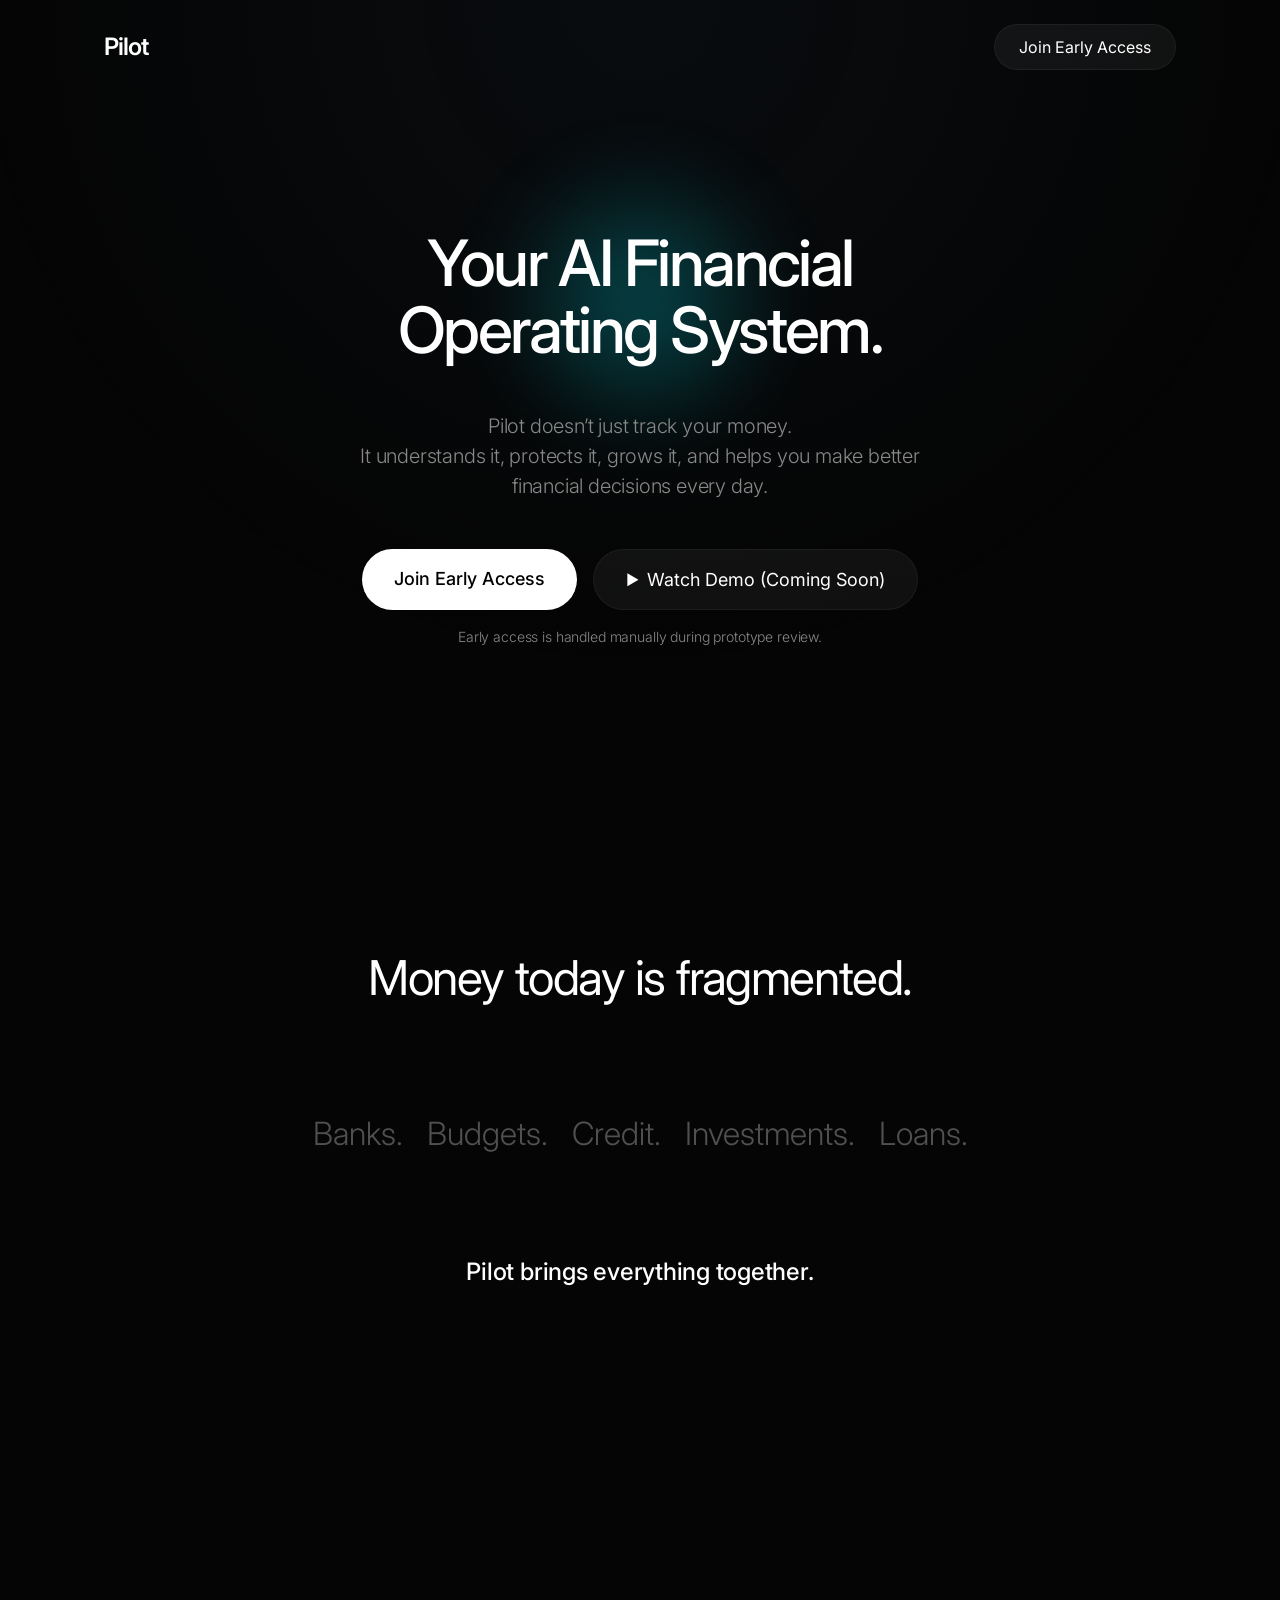
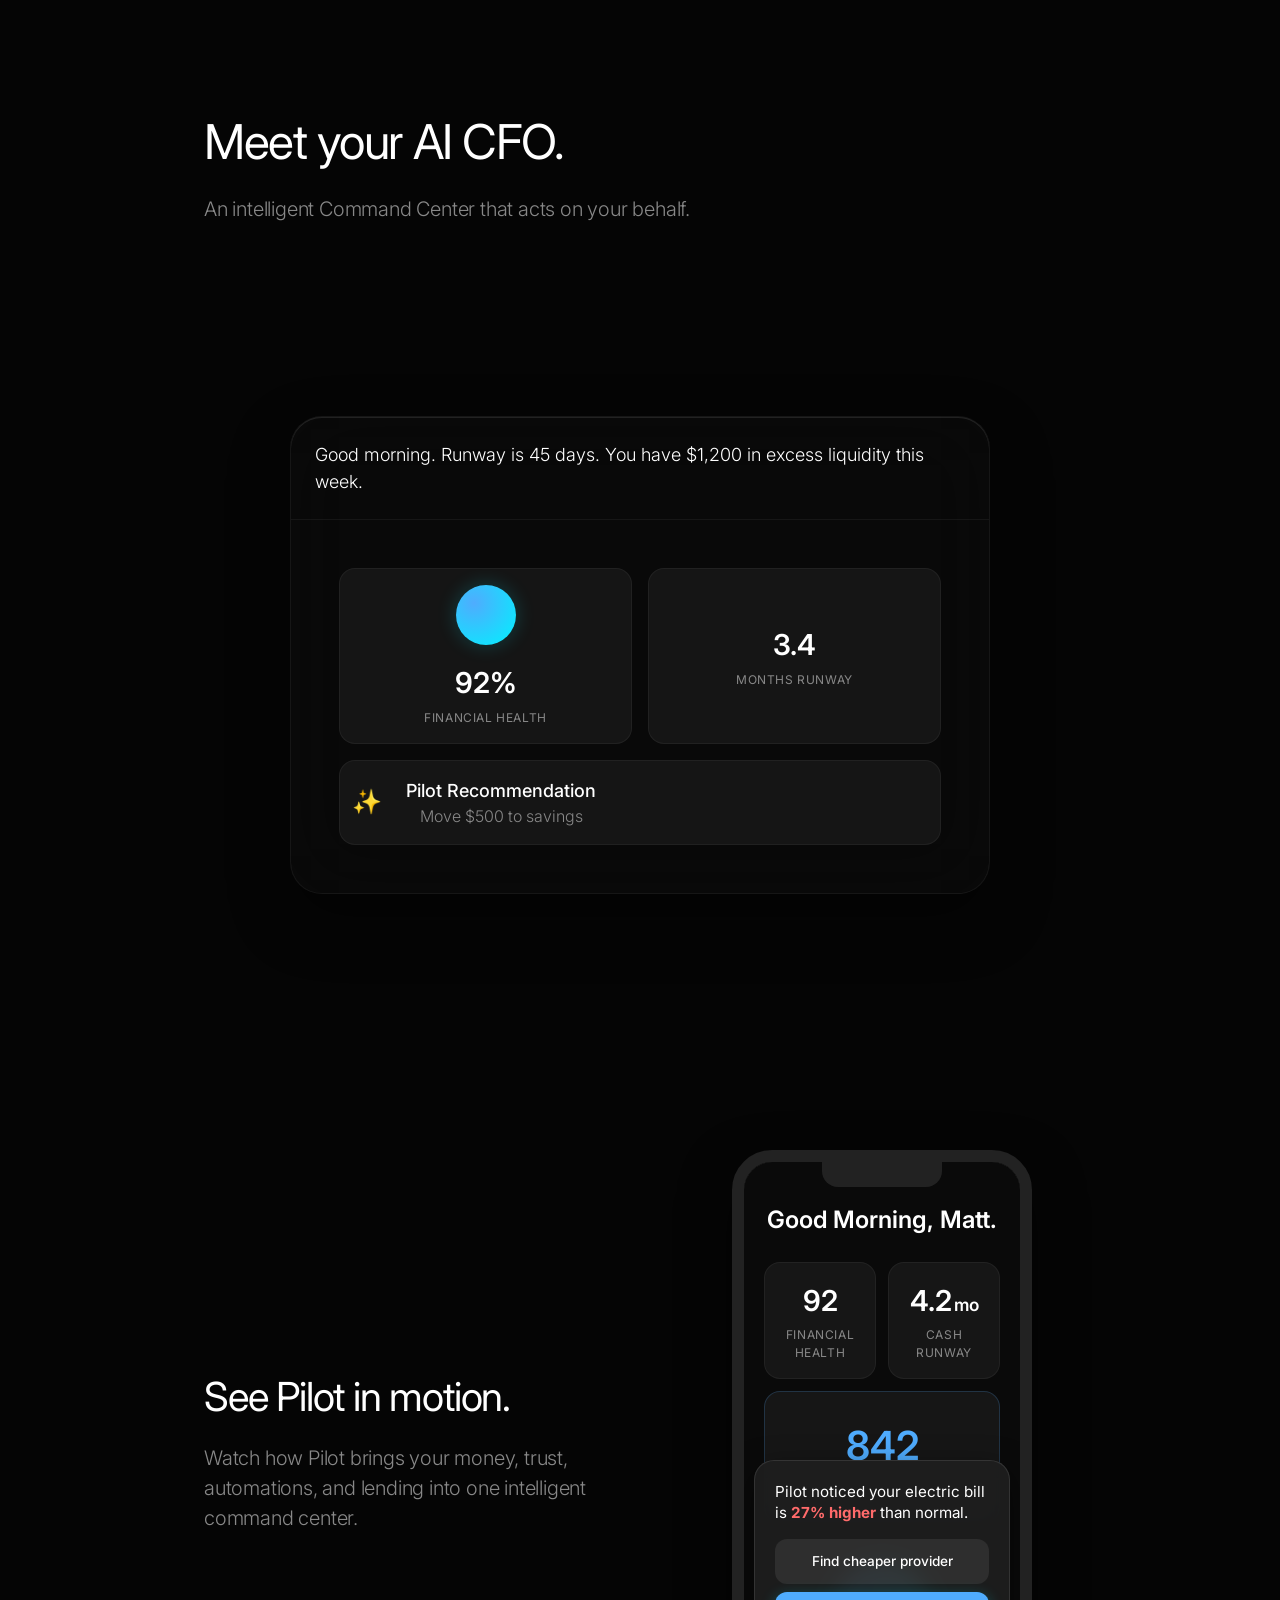
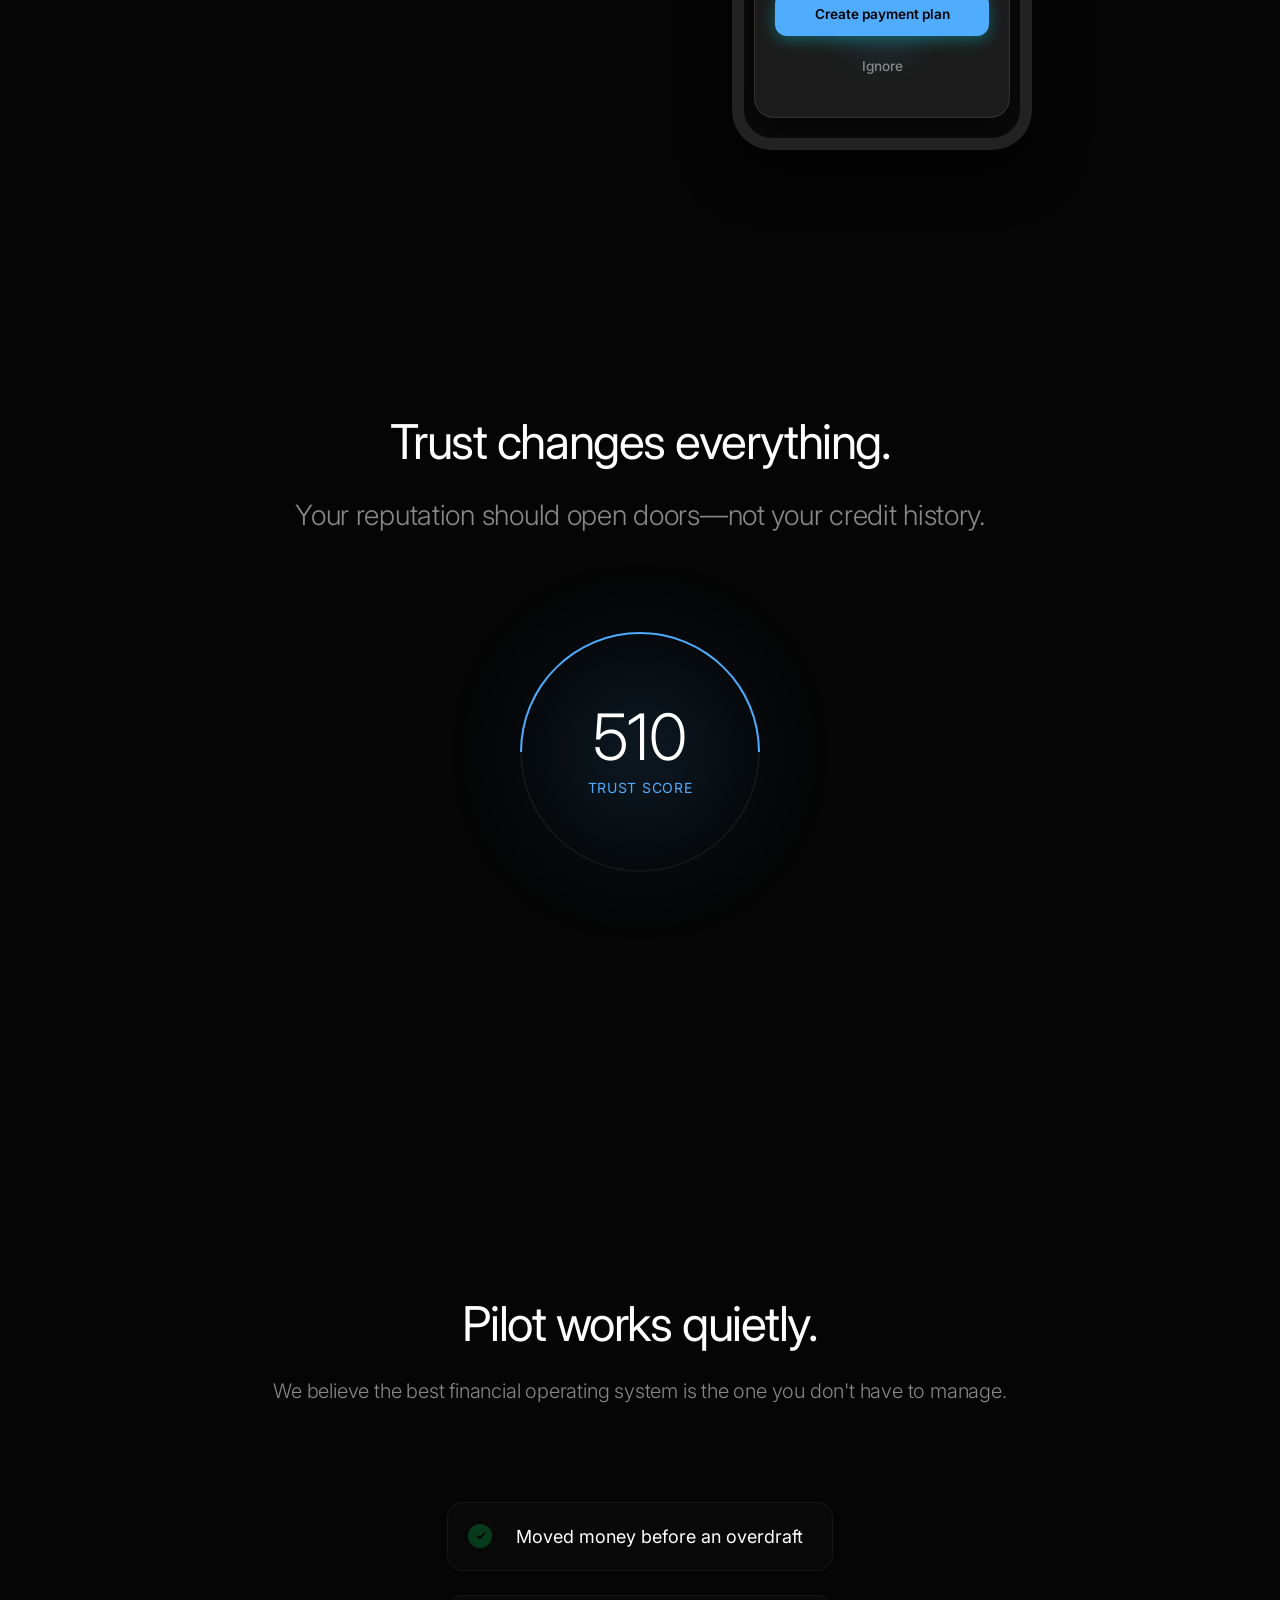
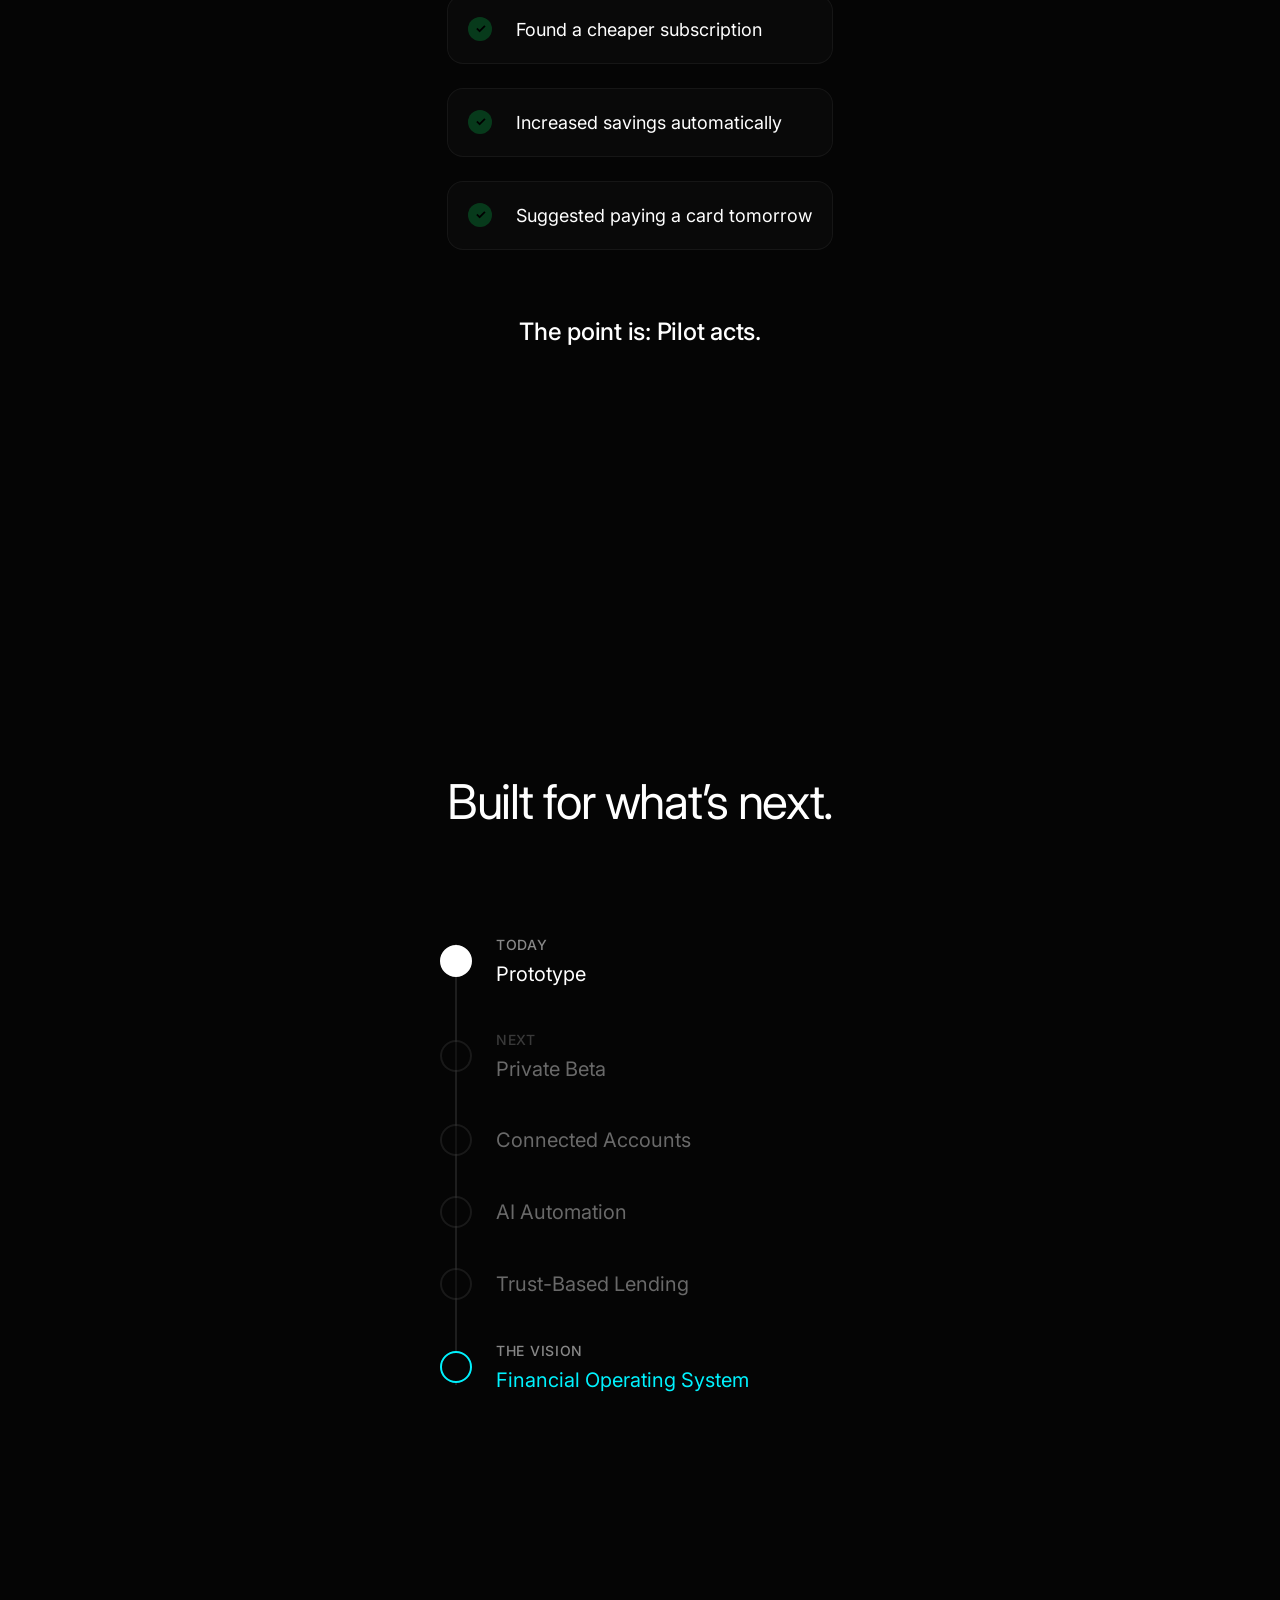
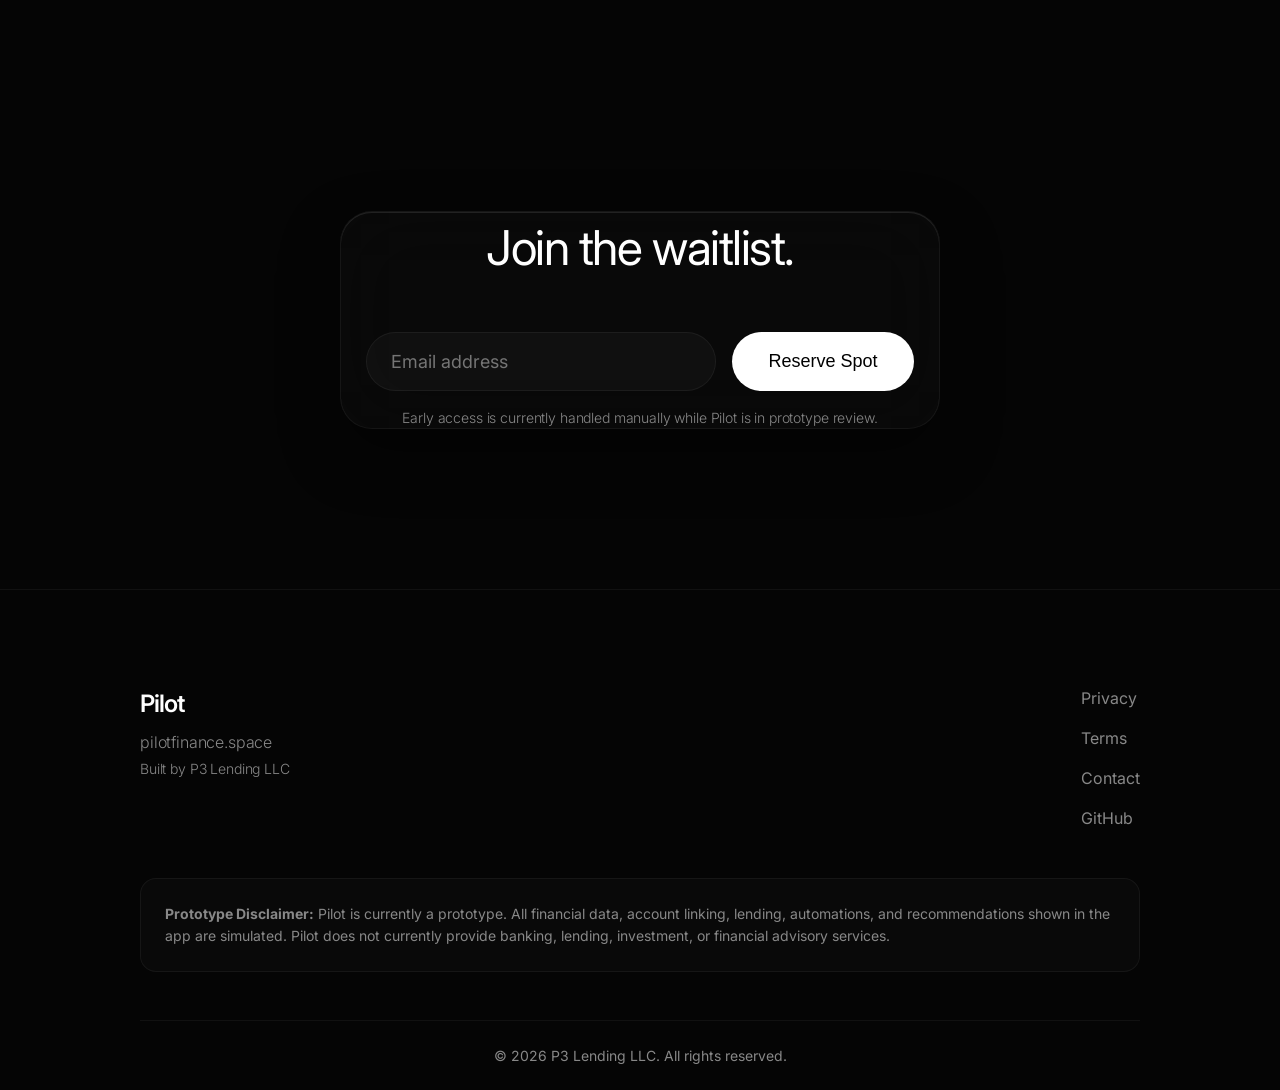
==== commit e308db4e: "Upgrade demo phone to narrative storyboard" ====
--- a/docs/index.html
+++ b/docs/index.html
@@ -112,79 +112,52 @@
                 <div class="iphone-frame">
                     <div class="iphone-notch"></div>
                     <div class="iphone-screen">
-                        
-                        <!-- Screen 1: Command Center -->
-                        <div class="app-screen active" id="screen-cmd">
-                            <div class="screen-header">Command Center</div>
-                            <div class="screen-content">
-                                <div class="health-orb-mini pulse-animation"></div>
-                                <div class="demo-widget">✨ Move $500 to savings</div>
-                                <div class="demo-list">
-                                    <div class="demo-list-item">Netflix <span>$15.99</span></div>
-                                    <div class="demo-list-item">Car Insurance <span>$120.00</span></div>
+                        <!-- Dashboard Base -->
+                        <div class="storyboard-base">
+                            <div class="greeting">Good Morning, Matt.</div>
+                            
+                            <div class="dashboard-grid">
+                                <div class="glass-widget">
+                                    <div class="widget-value">92</div>
+                                    <div class="widget-label">Financial Health</div>
+                                </div>
+                                <div class="glass-widget">
+                                    <div class="widget-value">4.2<span style="font-size:0.6em; margin-left:2px">mo</span></div>
+                                    <div class="widget-label">Cash Runway</div>
+                                </div>
+                                <div class="glass-widget trust-widget">
+                                    <div class="widget-value trust-val">842</div>
+                                    <div class="widget-label">Trust Score</div>
                                 </div>
                             </div>
-                        </div>
-
-                        <!-- Screen 2: Money -->
-                        <div class="app-screen" id="screen-money">
-                            <div class="screen-header">Money</div>
-                            <div class="screen-content">
-                                <div class="balance-display">$14,250.00</div>
-                                <p class="balance-label">Total Cash</p>
-                                <div class="demo-list" style="margin-top:20px;">
-                                    <div class="demo-list-item">Whole Foods <span>-$45.20</span></div>
-                                    <div class="demo-list-item">Salary <span>+$3,200.00</span></div>
-                                </div>
+                            
+                            <div class="health-orb-mini pulse-animation center-orb"></div>
+                        </div>
+
+                        <!-- Insight Alert Overlay -->
+                        <div class="insight-alert">
+                            <div class="insight-text">Pilot noticed your electric bill is <strong>27% higher</strong> than normal.</div>
+                            <div class="insight-actions">
+                                <div class="insight-btn">Find cheaper provider</div>
+                                <div class="insight-btn primary-btn btn-create-plan">Create payment plan</div>
+                                <div class="insight-btn secondary-btn">Ignore</div>
                             </div>
                         </div>
 
-                        <!-- Screen 3: Trust Score -->
-                        <div class="app-screen" id="screen-trust">
-                            <div class="screen-header">Trust Score</div>
-                            <div class="screen-content center-flex">
-                                <div class="trust-ring pulse-animation">
-                                    <span class="trust-score-value">850</span>
-                                </div>
-                                <p class="balance-label" style="margin-top:20px">Excellent Standing</p>
-                            </div>
-                        </div>
-
-                        <!-- Screen 4: Automations -->
-                        <div class="app-screen" id="screen-auto">
-                            <div class="screen-header">Automations</div>
-                            <div class="screen-content">
-                                <div class="demo-widget active-rule">
-                                    <strong>Paycheck Rule</strong>
-                                    <p>If paycheck arrives → move 10% to savings</p>
-                                </div>
-                                <div class="demo-widget">
-                                    <strong>Bill Staging</strong>
-                                    <p>Hold $120 for Insurance on 5th</p>
-                                </div>
-                            </div>
-                        </div>
-
-                        <!-- Screen 5: Lending -->
-                        <div class="app-screen" id="screen-lend">
-                            <div class="screen-header">Lending</div>
-                            <div class="screen-content center-flex">
-                                <div class="lending-card">
-                                    <h3>Pilot Credit</h3>
-                                    <div class="balance-display">$750</div>
-                                    <p>Available Instantly</p>
-                                    <div class="demo-btn">Withdraw</div>
-                                </div>
-                            </div>
-                        </div>
-
-                        <!-- Tab Bar -->
-                        <div class="tab-bar">
-                            <div class="tab-icon active" data-target="screen-cmd">◎</div>
-                            <div class="tab-icon" data-target="screen-money">$</div>
-                            <div class="tab-icon" data-target="screen-trust">●</div>
-                            <div class="tab-icon" data-target="screen-auto">⚡</div>
-                            <div class="tab-icon" data-target="screen-lend">💳</div>
+                        <!-- Automation Success Widget -->
+                        <div class="automation-widget">
+                            <div class="auto-header"><span class="check-icon">✓</span> Automation Created</div>
+                            <div class="auto-rule">If paycheck arrives</div>
+                            <div class="auto-rule indent">→ Pay electric bill</div>
+                            <div class="auto-rule indent">→ Move 10% to savings</div>
+                        </div>
+
+                        <!-- Lending Unlock Card -->
+                        <div class="lending-unlock">
+                            <p class="unlock-title">Lending Unlocked</p>
+                            <p>You're now trusted for</p>
+                            <div class="unlock-amount">$1,000</div>
+                            <p class="unlock-footer">Available instantly.</p>
                         </div>
                     </div>
                 </div>
@@ -363,30 +336,53 @@
 
         revealElements.forEach(el => revealObserver.observe(el));
 
-        // Phone Demo Carousel
-        const phoneScreens = document.querySelectorAll('.app-screen');
-        const tabIcons = document.querySelectorAll('.tab-icon');
-        let currentScreenIdx = 0;
-
-        function showScreen(idx) {
-            if (!phoneScreens.length) return;
-            phoneScreens.forEach(s => s.classList.remove('active'));
-            tabIcons.forEach(t => t.classList.remove('active'));
-            phoneScreens[idx].classList.add('active');
-            tabIcons[idx].classList.add('active');
+        // Phone Demo Storyboard
+        const iphoneScreen = document.querySelector('.iphone-screen');
+        const trustVal = document.querySelector('.trust-val');
+        let storyboardTimeout;
+        
+        async function runStoryboard() {
+            if (window.matchMedia('(prefers-reduced-motion: reduce)').matches) return;
+            
+            // Reset state
+            iphoneScreen.className = 'iphone-screen';
+            trustVal.innerText = '842';
+            
+            const wait = ms => new Promise(r => setTimeout(r, ms));
+            
+            // 0s: Initial Dashboard showing
+            await wait(2500);
+            
+            // 2.5s: Insight alert slides up
+            iphoneScreen.classList.add('show-insight');
+            await wait(2500);
+            
+            // 5s: Simulate user tap on "Create payment plan"
+            iphoneScreen.classList.add('tap-plan');
+            await wait(300); // short tap duration
+            iphoneScreen.classList.remove('tap-plan');
+            
+            // 5.5s: Alert disappears, automation created
+            await wait(200);
+            iphoneScreen.classList.remove('show-insight');
+            iphoneScreen.classList.add('show-automation');
+            
+            // 8.5s: Trust score bumps up
+            await wait(3000);
+            iphoneScreen.classList.add('trust-bump');
+            trustVal.innerText = '845';
+            
+            // 11.5s: Lending unlocks
+            await wait(3000);
+            iphoneScreen.classList.add('show-lending');
+            
+            // 20s: Reset and loop
+            await wait(8500);
+            runStoryboard();
         }
 
-        function cycleScreens() {
-            if (window.matchMedia('(prefers-reduced-motion: reduce)').matches) {
-                return;
-            }
-            if (phoneScreens.length) {
-                currentScreenIdx = (currentScreenIdx + 1) % phoneScreens.length;
-                showScreen(currentScreenIdx);
-            }
-        }
-
-        setInterval(cycleScreens, 3500);
+        // Start storyboard loop
+        runStoryboard();
     </script>
 </body>
 </html>
--- a/docs/style.css
+++ b/docs/style.css
@@ -402,26 +402,49 @@
 .iphone-frame { width: 300px; height: 600px; background: #000; border: 12px solid #222; border-radius: 40px; position: relative; margin: 0 auto; box-shadow: 0 20px 50px rgba(0,0,0,0.5), inset 0 0 0 2px #444; overflow: hidden; }
 .iphone-notch { position: absolute; top: 0; left: 50%; transform: translateX(-50%); width: 120px; height: 25px; background: #222; border-bottom-left-radius: 16px; border-bottom-right-radius: 16px; z-index: 10; }
 .iphone-screen { width: 100%; height: 100%; background: #0a0a0a; position: relative; }
-.app-screen { position: absolute; top:0; left:0; right:0; bottom: 60px; padding: 40px 20px 20px; opacity: 0; transform: translateX(20px); transition: all 0.4s cubic-bezier(0.165, 0.84, 0.44, 1); pointer-events: none;}
-.app-screen.active { opacity: 1; transform: translateX(0); pointer-events: auto;}
-.tab-bar { position: absolute; bottom:0; left:0; right:0; height: 60px; background: rgba(20,20,20,0.9); backdrop-filter: blur(10px); display: flex; justify-content: space-around; align-items: center; border-top: 1px solid rgba(255,255,255,0.1); }
-.tab-icon { font-size: 1.2rem; color: #555; transition: color 0.3s, text-shadow 0.3s; }
-.tab-icon.active { color: var(--health-color); text-shadow: 0 0 10px rgba(0,242,254,0.5); }
-.screen-header { font-size: 1.2rem; font-weight: 600; margin-bottom: 20px; text-align: center; color: var(--text-primary);}
-.health-orb-mini { width: 80px; height: 80px; margin: 0 auto 20px; border-radius: 50%; background: radial-gradient(circle at 30% 30%, #4facfe, #00f2fe); box-shadow: 0 0 20px rgba(0,242,254,0.2); }
-.demo-widget { background: rgba(255,255,255,0.05); padding: 12px; border-radius: 12px; font-size: 0.9rem; margin-bottom: 12px; color: var(--text-primary); border: 1px solid rgba(255,255,255,0.05);}
-.demo-list-item { display: flex; justify-content: space-between; padding: 12px 0; border-bottom: 1px solid rgba(255,255,255,0.05); font-size: 0.9rem; color: var(--text-secondary);}
-.demo-list-item span { color: var(--text-primary); }
-.balance-display { font-size: 2rem; font-weight: 600; text-align: center; color: var(--text-primary);}
-.balance-label { text-align: center; font-size: 0.8rem; color: var(--text-secondary); text-transform: uppercase; letter-spacing: 0.05em; margin-top: 4px;}
-.center-flex { display: flex; flex-direction: column; align-items: center; justify-content: center; height: 100%; padding-bottom: 40px;}
-.trust-ring { width: 120px; height: 120px; border-radius: 50%; border: 4px solid var(--trust-color); display: flex; align-items: center; justify-content: center; box-shadow: 0 0 20px rgba(79,172,254,0.3);}
-.trust-score-value { font-size: 2.5rem; font-weight: 300; color: var(--text-primary);}
-.active-rule { border-left: 3px solid var(--health-color); }
-.active-rule p { font-size: 0.8rem; color: var(--text-secondary); margin-top: 4px;}
-.lending-card { background: rgba(255,255,255,0.05); padding: 20px; border-radius: 20px; text-align: center; width: 100%; border: 1px solid rgba(255,255,255,0.1); }
-.lending-card h3 { font-size: 1.1rem; color: var(--text-secondary); margin-bottom: 8px;}
-.demo-btn { background: #fff; color: #000; padding: 10px; border-radius: 100px; font-weight: 500; margin-top: 15px; font-size: 0.9rem; display: inline-block; width: 100%; text-align: center;}
+.storyboard-base { position: absolute; top:0; left:0; right:0; bottom: 0; padding: 40px 20px 20px; transition: opacity 0.4s ease, filter 0.4s ease; opacity: 1; z-index: 1;}
+.greeting { font-size: 1.5rem; font-weight: 600; margin-bottom: 24px; color: var(--text-primary); text-align: center; }
+.dashboard-grid { display: grid; grid-template-columns: 1fr 1fr; gap: 12px; margin-bottom: 30px; }
+.glass-widget { background: rgba(255,255,255,0.05); padding: 16px 12px; border-radius: 16px; text-align: center; border: 1px solid rgba(255,255,255,0.05); transition: transform 0.3s cubic-bezier(0.175, 0.885, 0.32, 1.275), box-shadow 0.3s ease, background 0.5s ease, border-color 0.5s ease; }
+.trust-widget { grid-column: span 2; padding: 24px 12px; border-color: rgba(79,172,254,0.2); }
+.widget-value { font-size: 1.8rem; font-weight: 600; color: var(--text-primary); margin-bottom: 4px; }
+.trust-widget .widget-value { font-size: 2.5rem; color: var(--trust-color); transition: color 0.3s ease; }
+.widget-label { font-size: 0.75rem; color: var(--text-secondary); text-transform: uppercase; letter-spacing: 0.05em; }
+.center-orb { width: 100px; height: 100px; margin: 40px auto 0; border-radius: 50%; background: radial-gradient(circle at 30% 30%, #4facfe, #00f2fe); box-shadow: 0 0 30px rgba(0,242,254,0.3); }
+
+/* Insight Alert */
+.insight-alert { position: absolute; bottom: -100%; left: 10px; right: 10px; background: rgba(30,30,30,0.95); backdrop-filter: blur(10px); padding: 20px; border-radius: 20px; border: 1px solid rgba(255,255,255,0.1); z-index: 10; transition: bottom 0.6s cubic-bezier(0.165, 0.84, 0.44, 1), opacity 0.4s ease; opacity: 0; box-shadow: 0 10px 30px rgba(0,0,0,0.5); }
+.show-insight .insight-alert { bottom: 20px; opacity: 1; }
+.insight-text { font-size: 0.95rem; color: var(--text-primary); margin-bottom: 16px; line-height: 1.4; }
+.insight-text strong { color: #ff6b6b; }
+.insight-btn { background: rgba(255,255,255,0.08); color: var(--text-primary); padding: 12px; border-radius: 12px; font-size: 0.85rem; font-weight: 500; text-align: center; margin-bottom: 8px; cursor: pointer; transition: background 0.2s, transform 0.1s; }
+.insight-btn.primary-btn { background: var(--trust-color); color: #000; font-weight: 600; box-shadow: 0 4px 15px rgba(0,242,254,0.3); }
+.insight-btn.secondary-btn { background: transparent; color: var(--text-secondary); }
+.tap-plan .btn-create-plan { transform: scale(0.96); opacity: 0.8; }
+
+/* Automation Widget */
+.automation-widget { position: absolute; top: 120px; left: 16px; right: 16px; background: rgba(10,30,20,0.9); border: 1px solid rgba(0,255,100,0.2); padding: 20px; border-radius: 20px; z-index: 5; opacity: 0; transform: translateY(20px) scale(0.95); transition: all 0.5s cubic-bezier(0.175, 0.885, 0.32, 1.275); }
+.show-automation .automation-widget { opacity: 1; transform: translateY(0) scale(1); }
+.show-automation .storyboard-base { opacity: 0.4; filter: blur(2px); }
+.auto-header { font-size: 1rem; font-weight: 600; color: #00ff66; margin-bottom: 12px; display: flex; align-items: center; gap: 8px; }
+.check-icon { display: inline-flex; width: 24px; height: 24px; background: rgba(0,255,100,0.2); border-radius: 50%; align-items: center; justify-content: center; font-size: 0.8rem; }
+.auto-rule { font-size: 0.85rem; color: var(--text-primary); margin-bottom: 8px; }
+.auto-rule.indent { padding-left: 20px; color: var(--text-secondary); }
+
+/* Trust Bump */
+@keyframes bump { 0% { transform: scale(1); box-shadow: 0 0 10px rgba(0,242,254,0.1); } 50% { transform: scale(1.05); box-shadow: 0 0 40px rgba(0,242,254,0.6); } 100% { transform: scale(1); box-shadow: 0 0 10px rgba(0,242,254,0.1); } }
+.trust-bump .trust-widget { animation: bump 0.8s cubic-bezier(0.175, 0.885, 0.32, 1.275); background: rgba(0,242,254,0.1); border-color: rgba(0,242,254,0.5); }
+.trust-bump .automation-widget { opacity: 0; transform: translateY(-20px); transition: all 0.4s ease;}
+.trust-bump .storyboard-base { opacity: 1; filter: blur(0px); }
+
+/* Lending Unlock */
+.lending-unlock { position: absolute; bottom: 20px; left: 16px; right: 16px; background: linear-gradient(135deg, rgba(20,20,20,0.95), rgba(10,10,10,0.95)); border: 1px solid rgba(255,255,255,0.15); border-radius: 24px; padding: 24px; text-align: center; z-index: 6; opacity: 0; transform: translateY(40px); transition: all 0.6s cubic-bezier(0.165, 0.84, 0.44, 1); box-shadow: 0 20px 40px rgba(0,0,0,0.8); }
+.show-lending .lending-unlock { opacity: 1; transform: translateY(0); }
+.show-lending .storyboard-base { opacity: 0.2; filter: blur(4px); }
+.unlock-title { font-size: 0.9rem; color: var(--trust-color); font-weight: 600; text-transform: uppercase; letter-spacing: 0.1em; margin-bottom: 16px; }
+.unlock-amount { font-size: 3rem; font-weight: 700; color: #fff; margin: 8px 0; text-shadow: 0 0 20px rgba(255,255,255,0.2); }
+.unlock-footer { font-size: 0.85rem; color: var(--text-secondary); }
+
 .pulse-animation { animation: demo-pulse 3s infinite alternate; }
 @keyframes demo-pulse { 0% { transform: scale(0.95); opacity: 0.8;} 100% { transform: scale(1.05); opacity: 1;} }
 
@@ -439,8 +462,11 @@
         animation: none;
         transform: translateY(0);
     }
-    .app-screen {
+    .app-screen, .storyboard-base, .insight-alert, .automation-widget, .lending-unlock, .glass-widget {
         transition: none;
+    }
+    .trust-bump .trust-widget {
+        animation: none;
     }
     .scroll-reveal {
         transition: none;
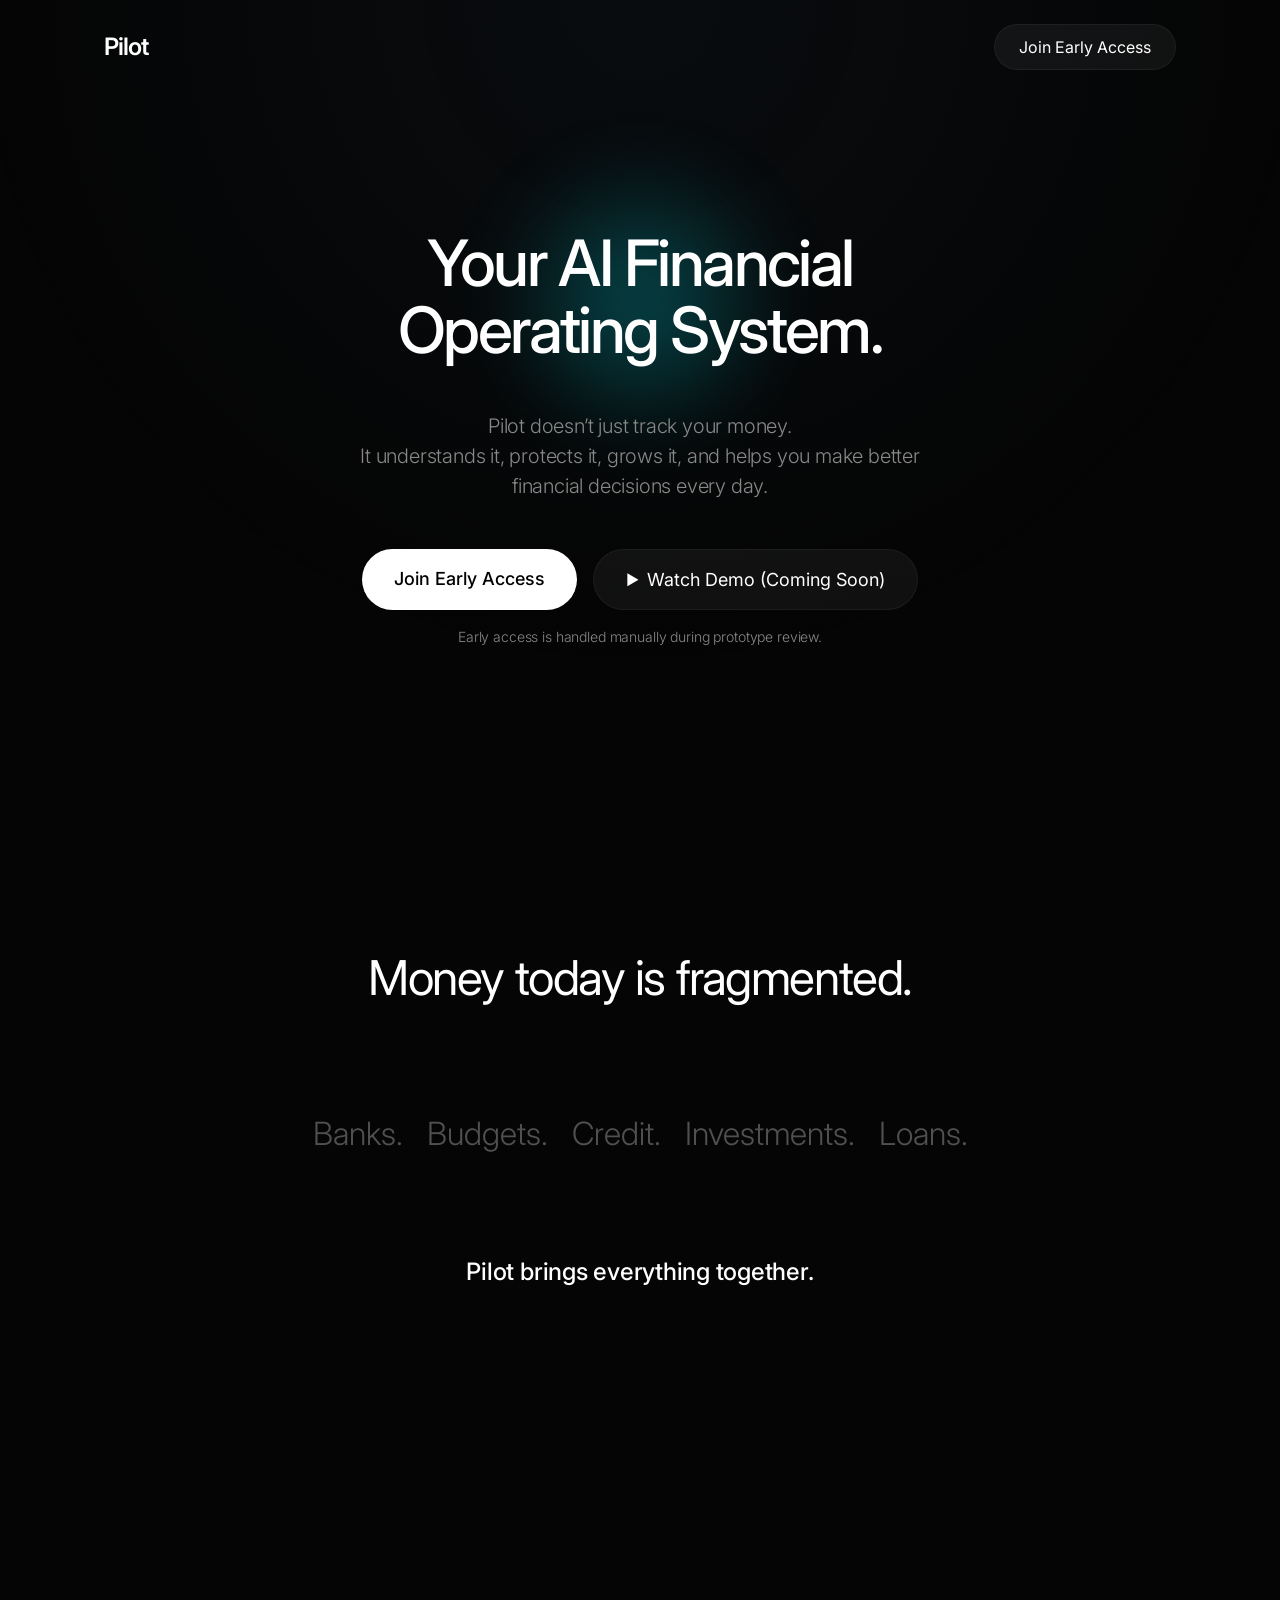
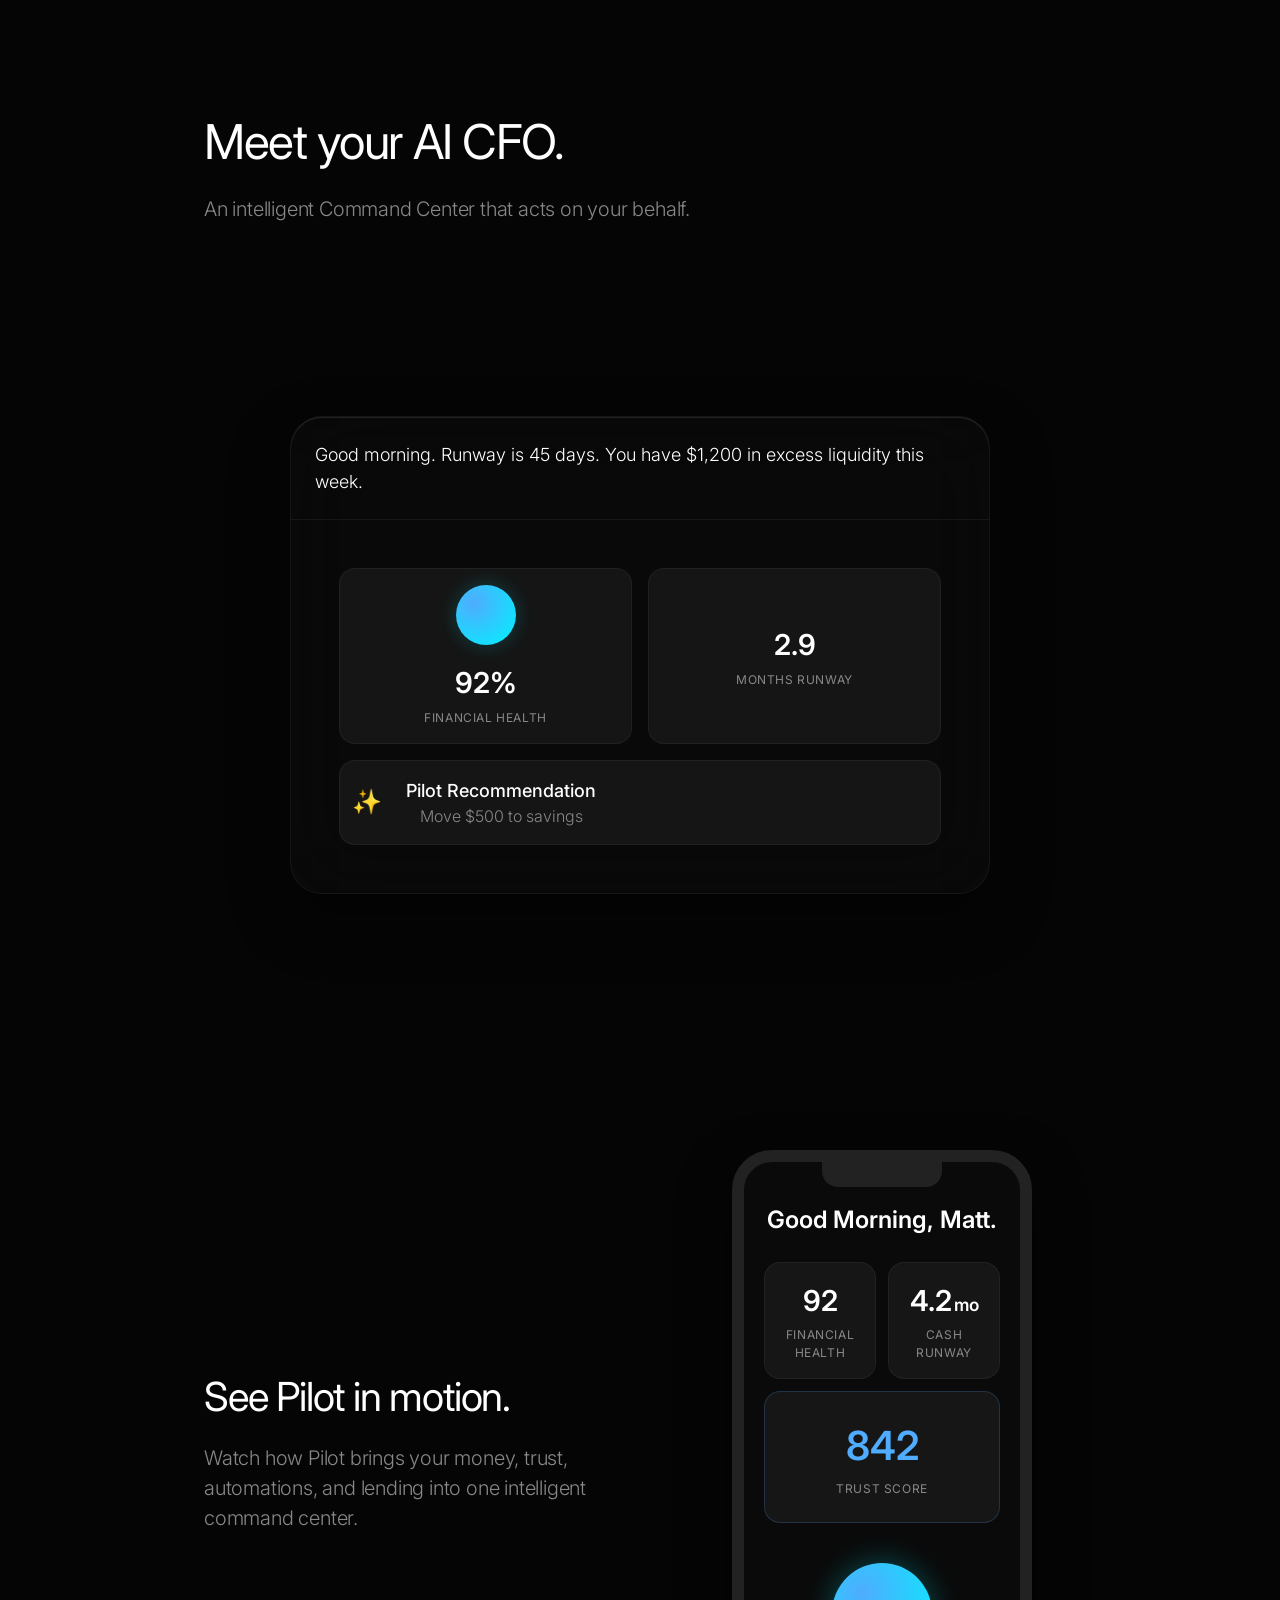
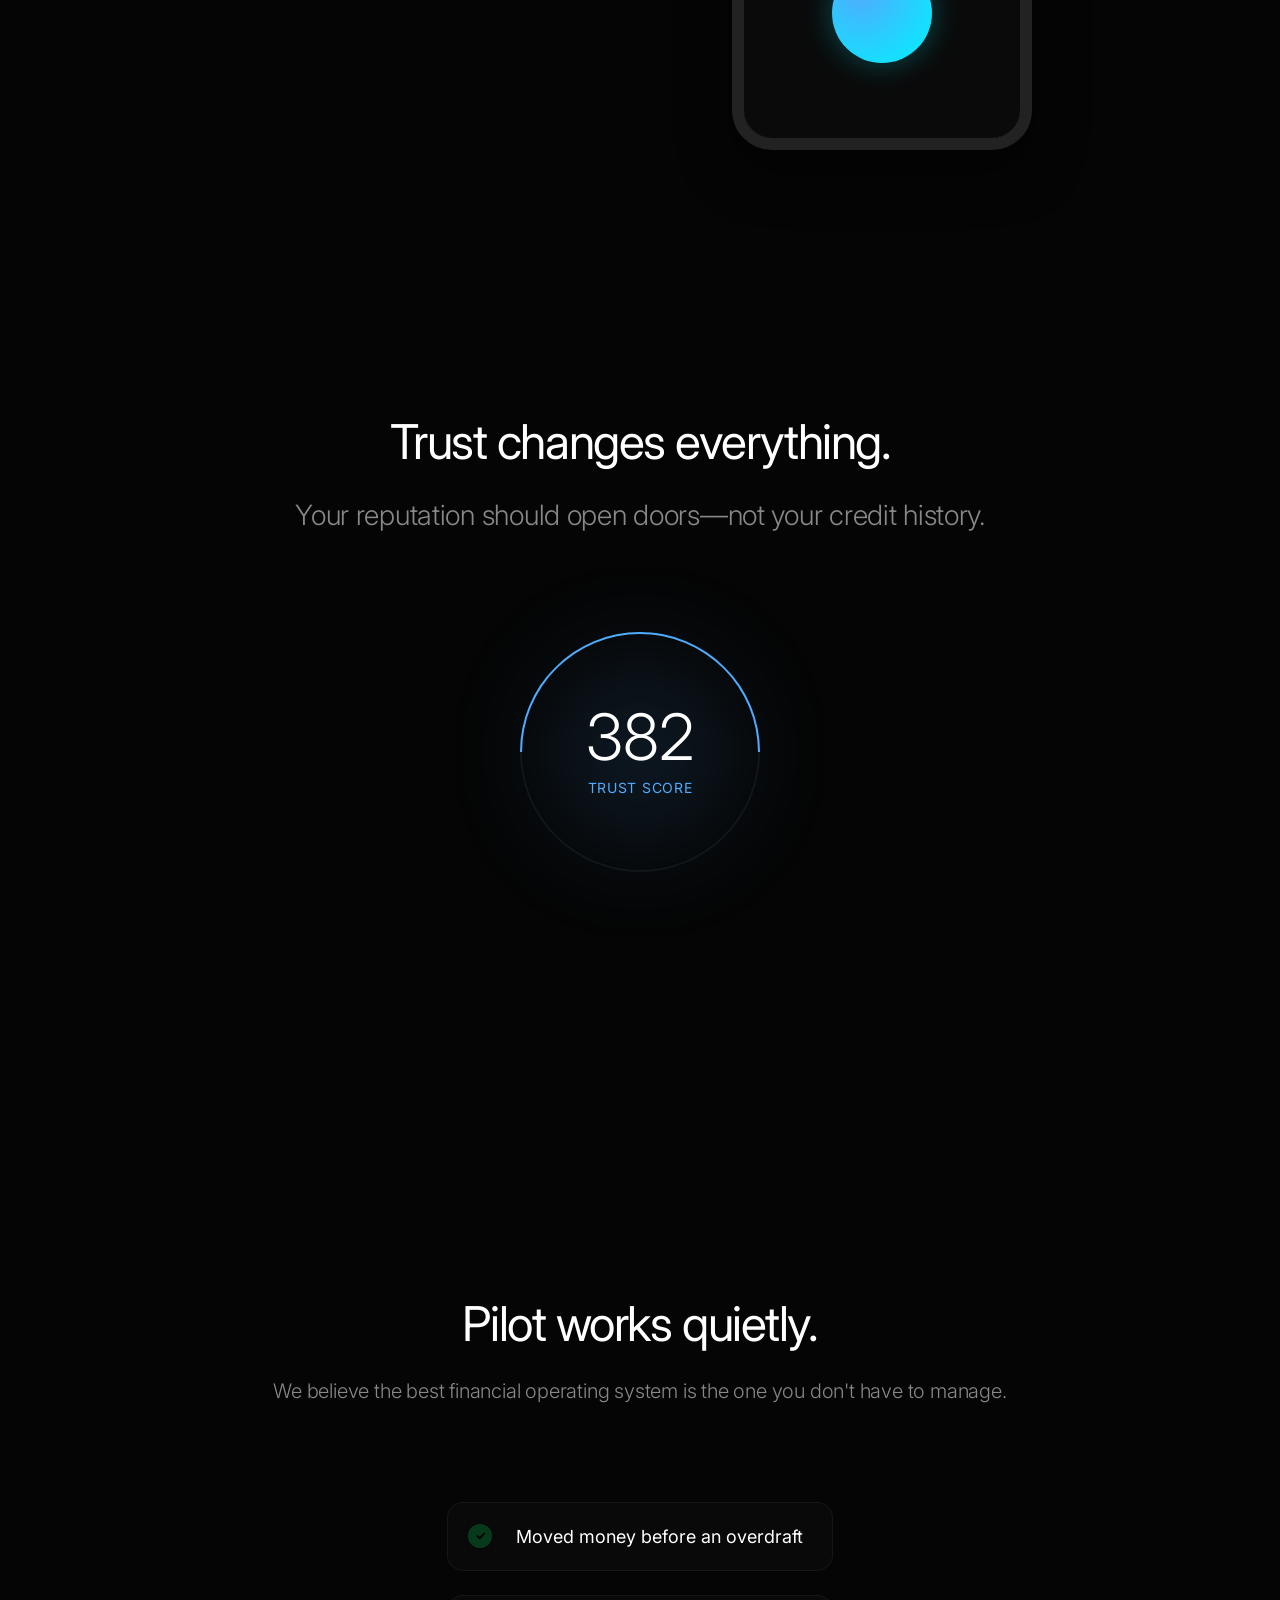
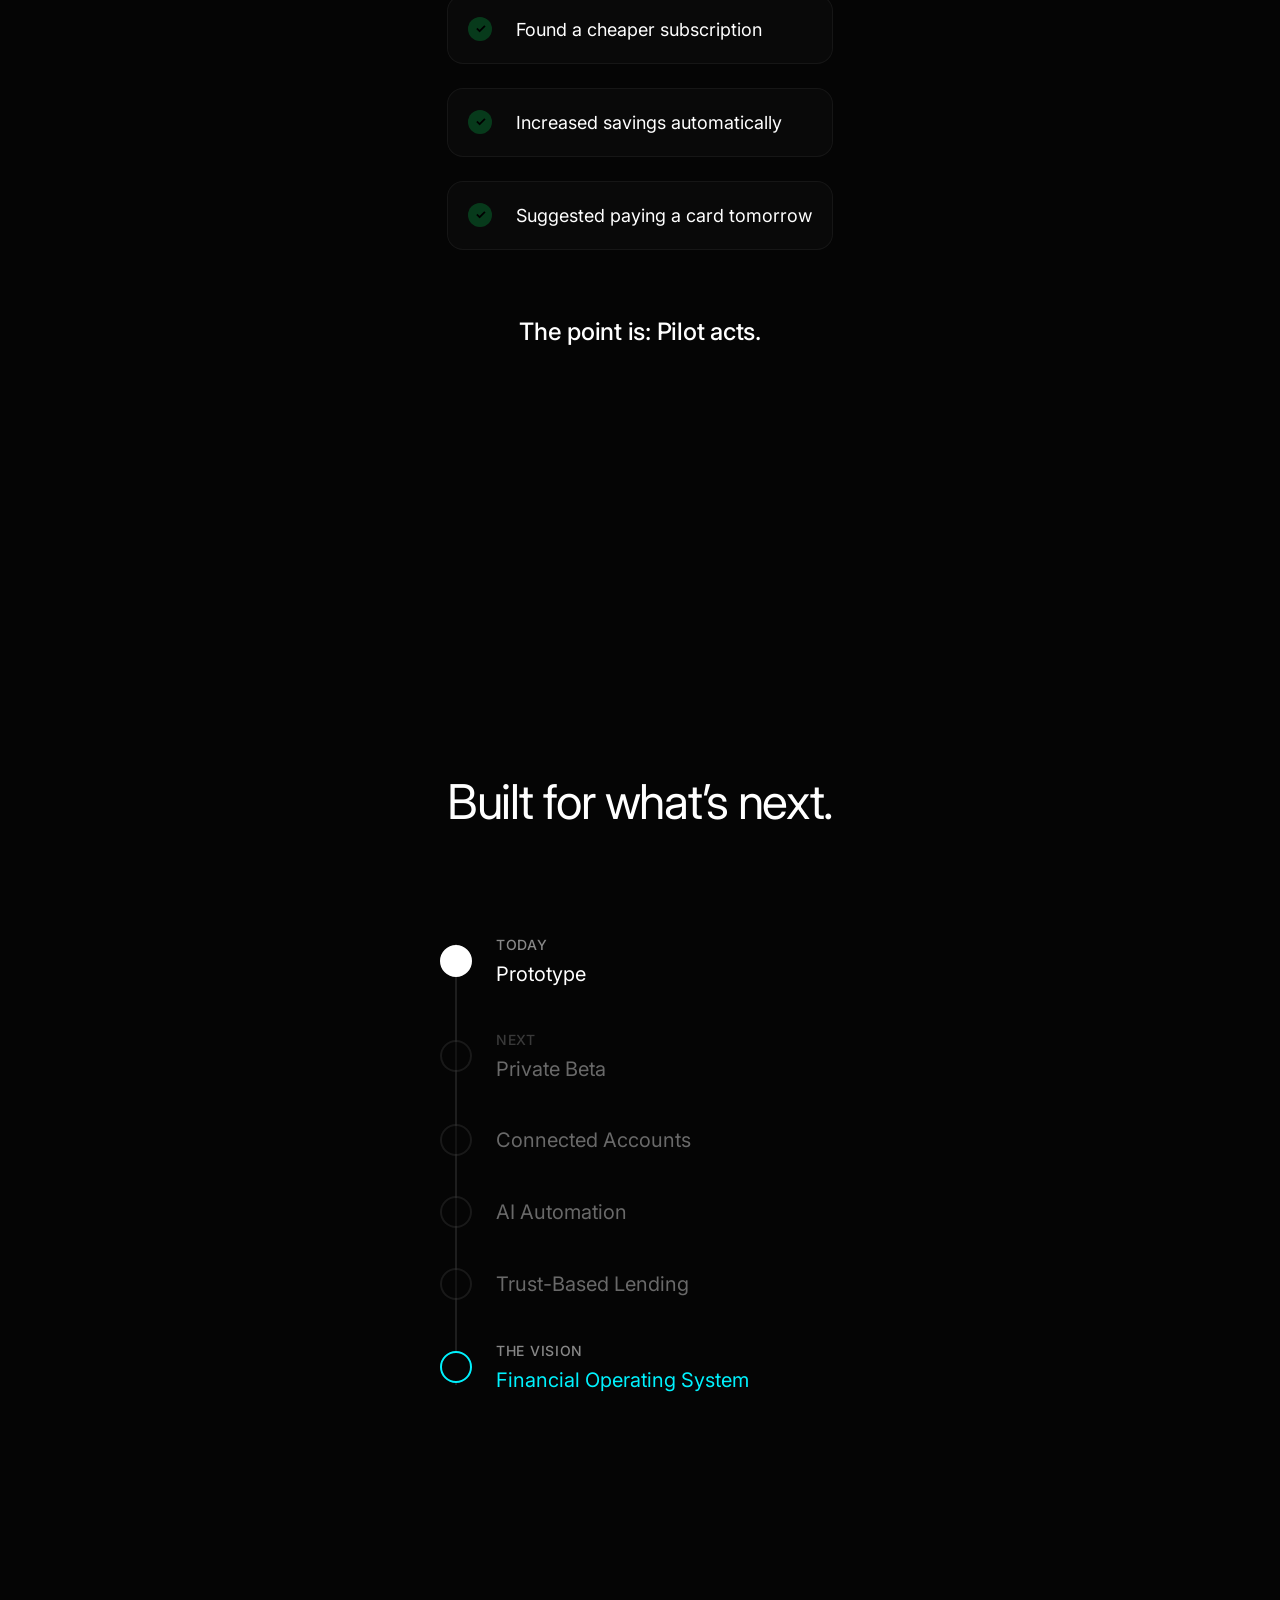
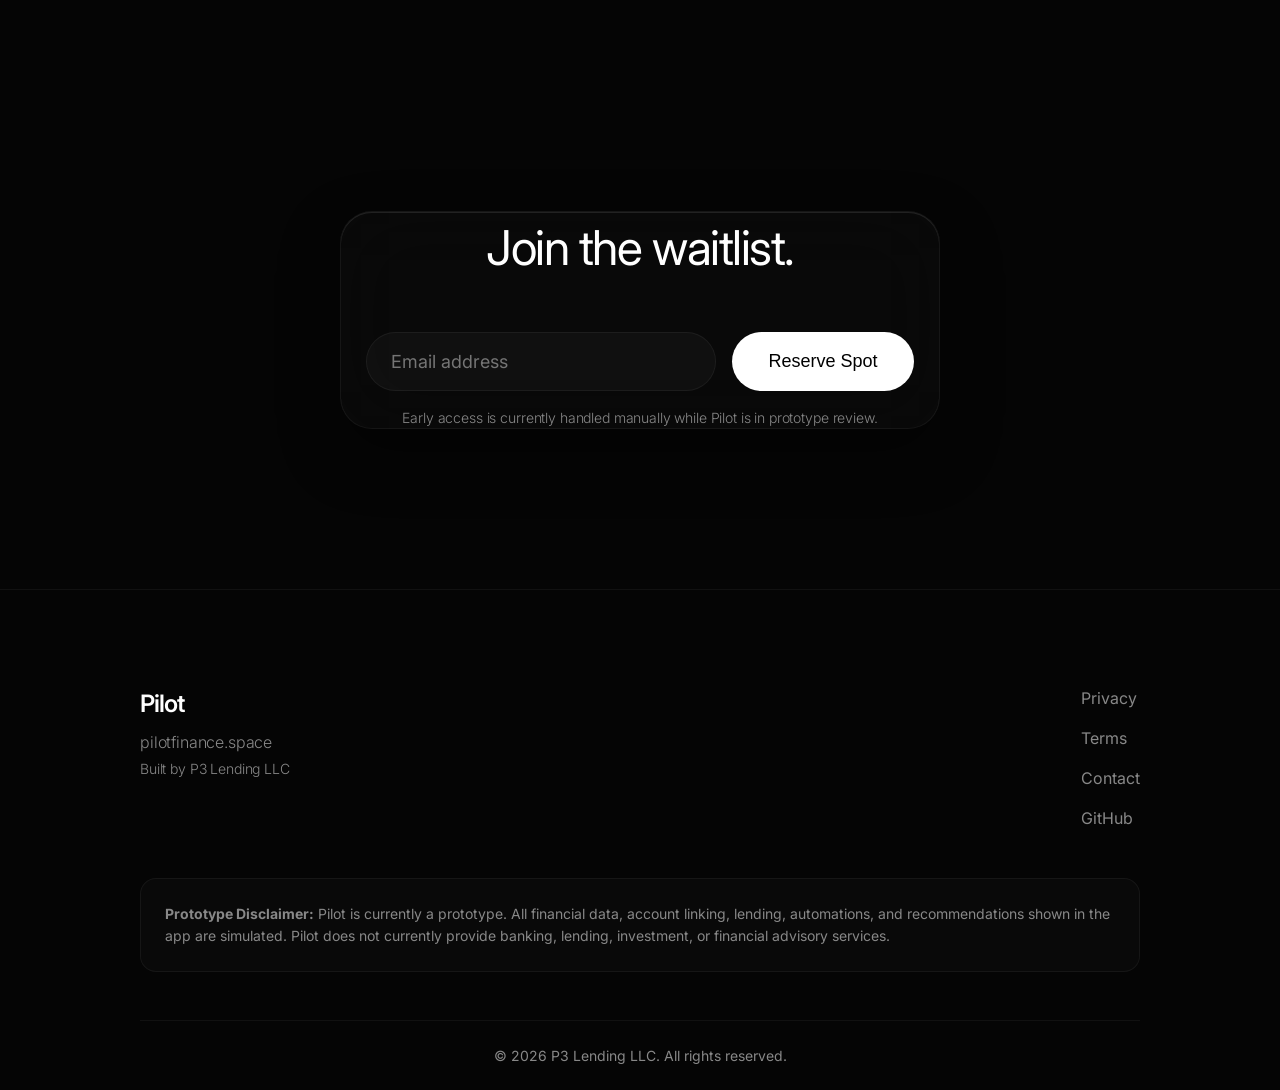
==== commit b66c38e6: "Extend demo phone storyboard with Daily Brief and cinematic finale" ====
--- a/docs/index.html
+++ b/docs/index.html
@@ -118,11 +118,11 @@
                             
                             <div class="dashboard-grid">
                                 <div class="glass-widget">
-                                    <div class="widget-value">92</div>
+                                    <div class="widget-value" id="demo-health-val">92</div>
                                     <div class="widget-label">Financial Health</div>
                                 </div>
                                 <div class="glass-widget">
-                                    <div class="widget-value">4.2<span style="font-size:0.6em; margin-left:2px">mo</span></div>
+                                    <div class="widget-value" id="demo-runway-val">4.2<span style="font-size:0.6em; margin-left:2px">mo</span></div>
                                     <div class="widget-label">Cash Runway</div>
                                 </div>
                                 <div class="glass-widget trust-widget">
@@ -158,6 +158,31 @@
                             <p>You're now trusted for</p>
                             <div class="unlock-amount">$1,000</div>
                             <p class="unlock-footer">Available instantly.</p>
+                        </div>
+
+                        <!-- Daily Brief Widget -->
+                        <div class="daily-brief">
+                            <div class="brief-title">Good morning.</div>
+                            <div class="brief-subtitle">Yesterday Pilot:</div>
+                            <div class="brief-list">
+                                <div class="brief-item"><span class="check-icon">✓</span> Prevented an overdraft</div>
+                                <div class="brief-item"><span class="check-icon">✓</span> Automated your electric bill</div>
+                                <div class="brief-item"><span class="check-icon">✓</span> Increased your Trust Score</div>
+                                <div class="brief-item"><span class="check-icon">✓</span> Saved $143 this month</div>
+                            </div>
+                        </div>
+
+                        <!-- Final Message Screen -->
+                        <div class="final-message-screen">
+                            <div class="final-msg-main">Pilot works while you live your life.</div>
+                            <div class="final-msg-sub">Financial intelligence that never sleeps.</div>
+                        </div>
+
+                        <!-- Logo Finale Screen -->
+                        <div class="logo-finale-screen">
+                            <div class="finale-orb pulse-animation"></div>
+                            <div class="finale-logo">Pilot</div>
+                            <div class="finale-tagline">The AI Financial Operating System.</div>
                         </div>
                     </div>
                 </div>
@@ -339,7 +364,8 @@
         // Phone Demo Storyboard
         const iphoneScreen = document.querySelector('.iphone-screen');
         const trustVal = document.querySelector('.trust-val');
-        let storyboardTimeout;
+        const healthVal = document.querySelector('#demo-health-val');
+        const runwayVal = document.querySelector('#demo-runway-val');
         
         async function runStoryboard() {
             if (window.matchMedia('(prefers-reduced-motion: reduce)').matches) return;
@@ -347,6 +373,8 @@
             // Reset state
             iphoneScreen.className = 'iphone-screen';
             trustVal.innerText = '842';
+            healthVal.innerHTML = '92';
+            runwayVal.innerHTML = '4.2<span style="font-size:0.6em; margin-left:2px">mo</span>';
             
             const wait = ms => new Promise(r => setTimeout(r, ms));
             
@@ -359,7 +387,7 @@
             
             // 5s: Simulate user tap on "Create payment plan"
             iphoneScreen.classList.add('tap-plan');
-            await wait(300); // short tap duration
+            await wait(300);
             iphoneScreen.classList.remove('tap-plan');
             
             // 5.5s: Alert disappears, automation created
@@ -376,8 +404,27 @@
             await wait(3000);
             iphoneScreen.classList.add('show-lending');
             
-            // 20s: Reset and loop
-            await wait(8500);
+            // 15.5s: Transition to Tomorrow Morning
+            await wait(4000);
+            iphoneScreen.classList.remove('show-automation', 'show-lending', 'trust-bump');
+            healthVal.innerHTML = '95<span style="color:#00ff66; font-size:0.5em; vertical-align:middle; margin-left:4px">↑</span>';
+            runwayVal.innerHTML = '5.0<span style="font-size:0.6em; margin-left:2px">mo</span>';
+            
+            // 17s: Slide in Daily Brief
+            await wait(1500);
+            iphoneScreen.classList.add('show-brief');
+            
+            // 22s: Fade to Final Message
+            await wait(5000);
+            iphoneScreen.classList.add('show-final-msg');
+            
+            // 27s: Fade to Logo Finale
+            await wait(5000);
+            iphoneScreen.classList.remove('show-final-msg');
+            iphoneScreen.classList.add('show-logo-finale');
+            
+            // 32s: Reset and loop
+            await wait(5000);
             runStoryboard();
         }
 
--- a/docs/style.css
+++ b/docs/style.css
@@ -445,6 +445,29 @@
 .unlock-amount { font-size: 3rem; font-weight: 700; color: #fff; margin: 8px 0; text-shadow: 0 0 20px rgba(255,255,255,0.2); }
 .unlock-footer { font-size: 0.85rem; color: var(--text-secondary); }
 
+/* Daily Brief */
+.daily-brief { position: absolute; bottom: 20px; left: 16px; right: 16px; background: rgba(20,20,20,0.95); backdrop-filter: blur(10px); border: 1px solid rgba(255,255,255,0.1); border-radius: 20px; padding: 20px; z-index: 7; opacity: 0; transform: translateY(40px); transition: all 0.6s cubic-bezier(0.165, 0.84, 0.44, 1); box-shadow: 0 15px 30px rgba(0,0,0,0.6); }
+.show-brief .daily-brief { opacity: 1; transform: translateY(0); }
+.show-brief .storyboard-base { opacity: 0.2; filter: blur(4px); }
+.brief-title { font-size: 1.1rem; font-weight: 600; color: var(--text-primary); margin-bottom: 4px; }
+.brief-subtitle { font-size: 0.85rem; color: var(--text-secondary); margin-bottom: 16px; }
+.brief-list { display: flex; flex-direction: column; gap: 10px; }
+.brief-item { font-size: 0.85rem; color: var(--text-primary); display: flex; align-items: center; gap: 8px; }
+.brief-item .check-icon { width: 18px; height: 18px; font-size: 0.6rem; }
+
+/* Final Message Screen */
+.final-message-screen { position: absolute; top: 0; left: 0; right: 0; bottom: 0; background: #0a0a0a; z-index: 20; display: flex; flex-direction: column; align-items: center; justify-content: center; text-align: center; padding: 30px; opacity: 0; transition: opacity 1.5s ease; pointer-events: none; }
+.show-final-msg .final-message-screen { opacity: 1; }
+.final-msg-main { font-size: 1.6rem; font-weight: 500; color: var(--text-primary); line-height: 1.3; margin-bottom: 16px; }
+.final-msg-sub { font-size: 0.9rem; color: var(--text-secondary); }
+
+/* Logo Finale Screen */
+.logo-finale-screen { position: absolute; top: 0; left: 0; right: 0; bottom: 0; background: #0a0a0a; z-index: 25; display: flex; flex-direction: column; align-items: center; justify-content: center; text-align: center; opacity: 0; transition: opacity 1.5s ease; pointer-events: none; }
+.show-logo-finale .logo-finale-screen { opacity: 1; }
+.finale-orb { width: 60px; height: 60px; border-radius: 50%; background: radial-gradient(circle at 30% 30%, #4facfe, #00f2fe); box-shadow: 0 0 40px rgba(0,242,254,0.4); margin-bottom: 24px; }
+.finale-logo { font-size: 2rem; font-weight: 600; color: var(--text-primary); margin-bottom: 8px; }
+.finale-tagline { font-size: 0.8rem; color: var(--text-secondary); text-transform: uppercase; letter-spacing: 0.1em; }
+
 .pulse-animation { animation: demo-pulse 3s infinite alternate; }
 @keyframes demo-pulse { 0% { transform: scale(0.95); opacity: 0.8;} 100% { transform: scale(1.05); opacity: 1;} }
 
@@ -462,7 +485,7 @@
         animation: none;
         transform: translateY(0);
     }
-    .app-screen, .storyboard-base, .insight-alert, .automation-widget, .lending-unlock, .glass-widget {
+    .app-screen, .storyboard-base, .insight-alert, .automation-widget, .lending-unlock, .glass-widget, .daily-brief, .final-message-screen, .logo-finale-screen {
         transition: none;
     }
     .trust-bump .trust-widget {
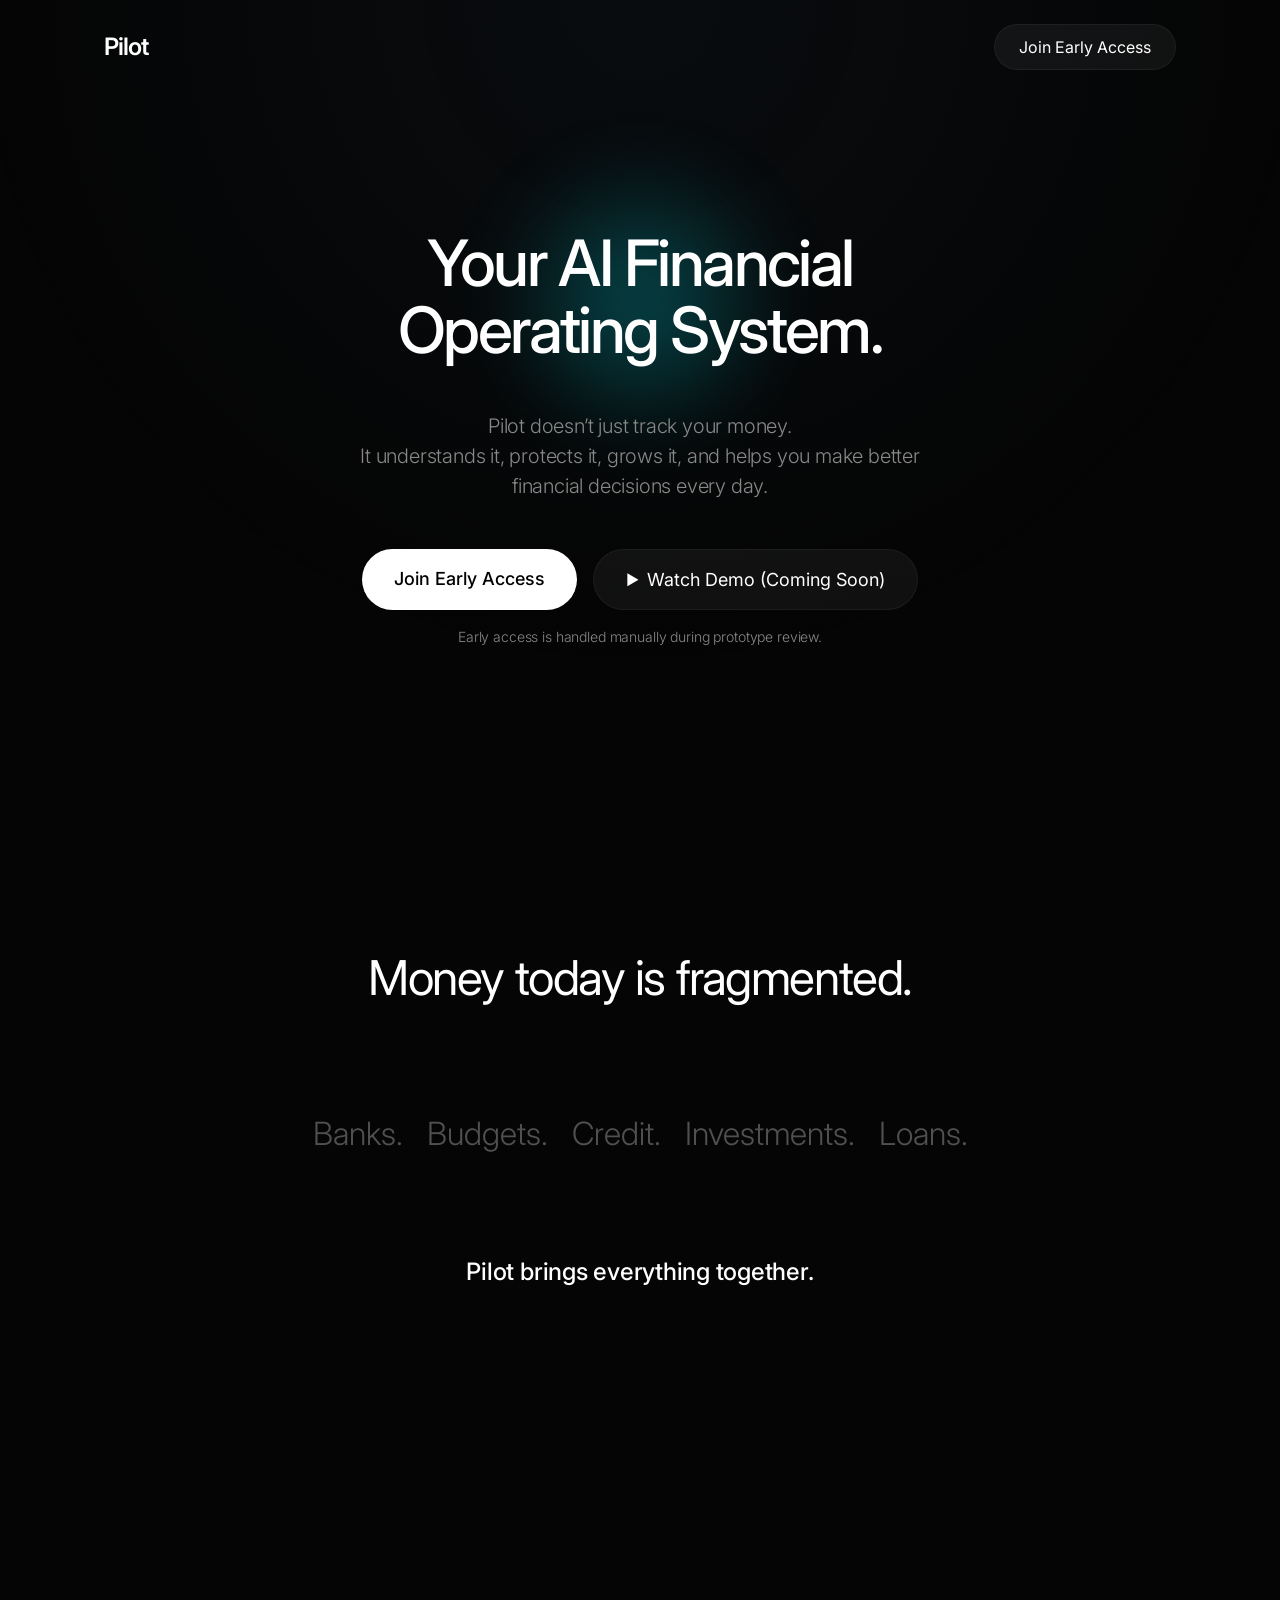
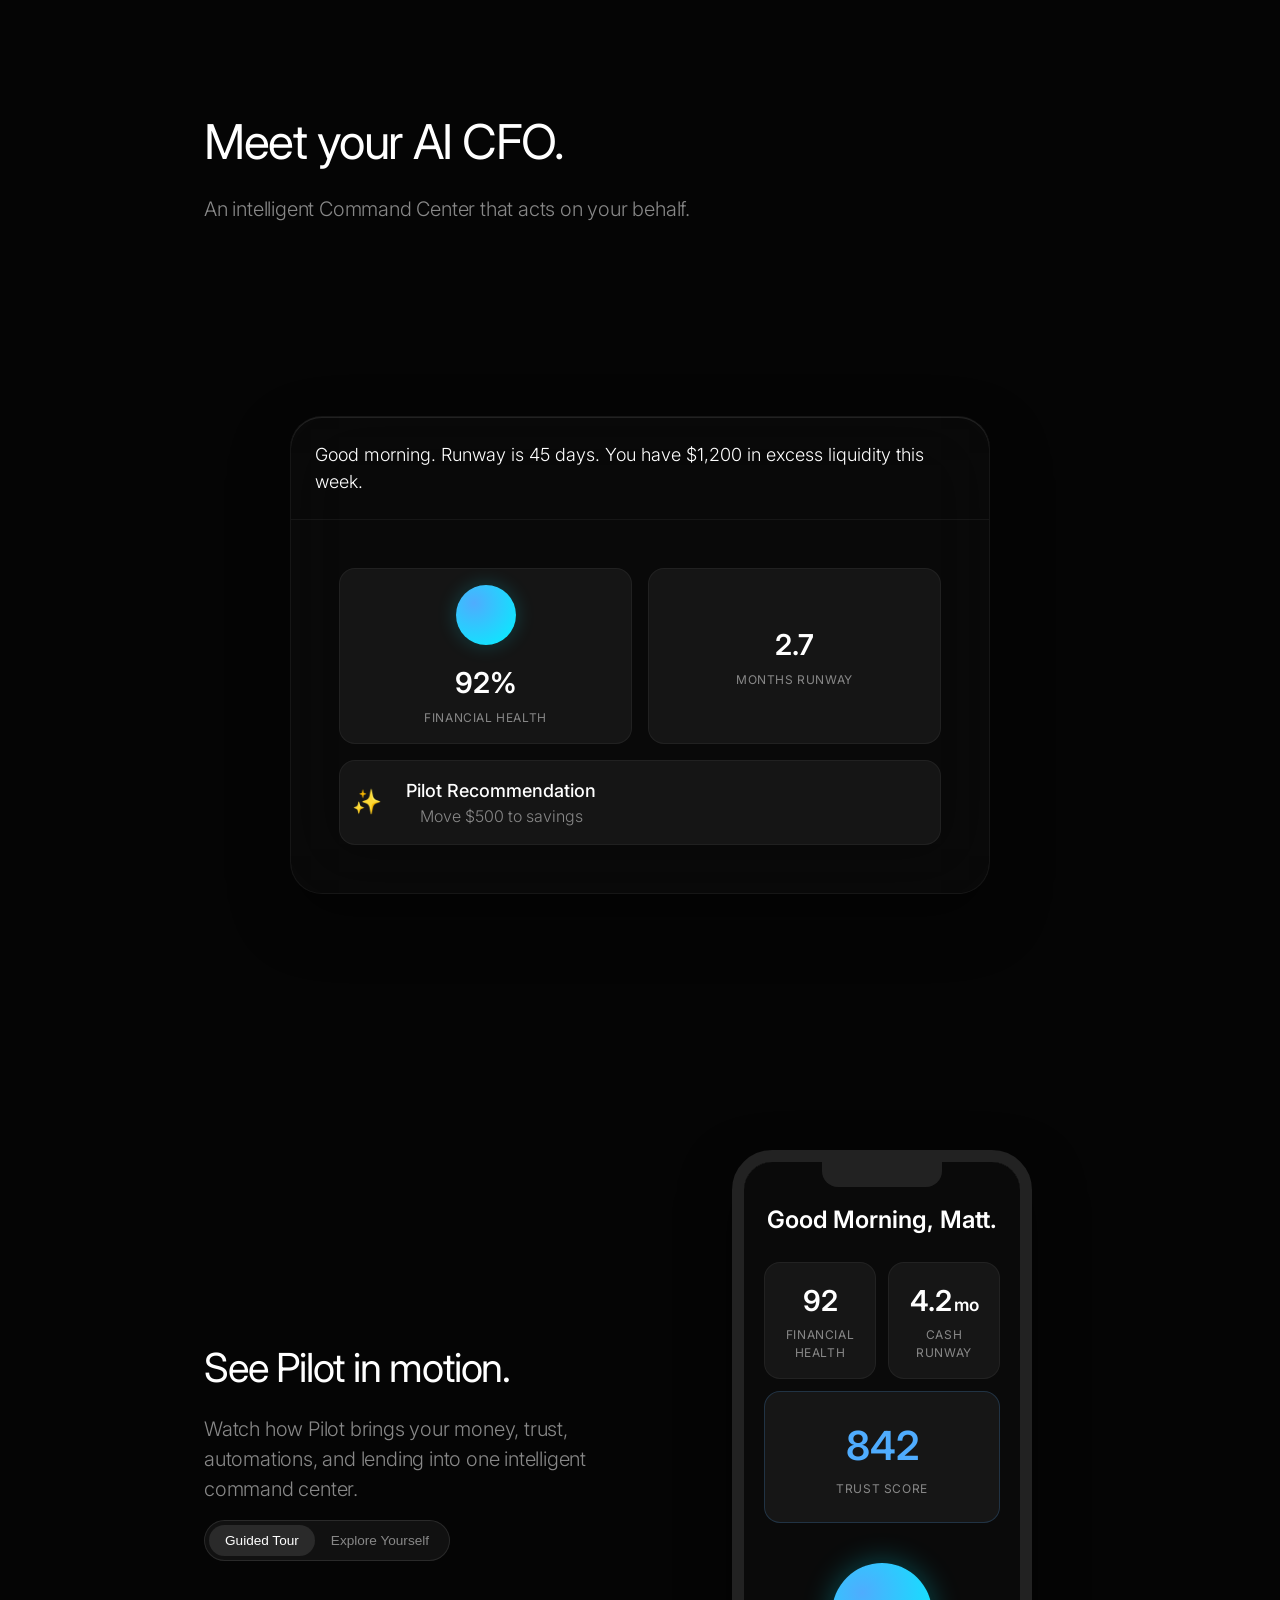
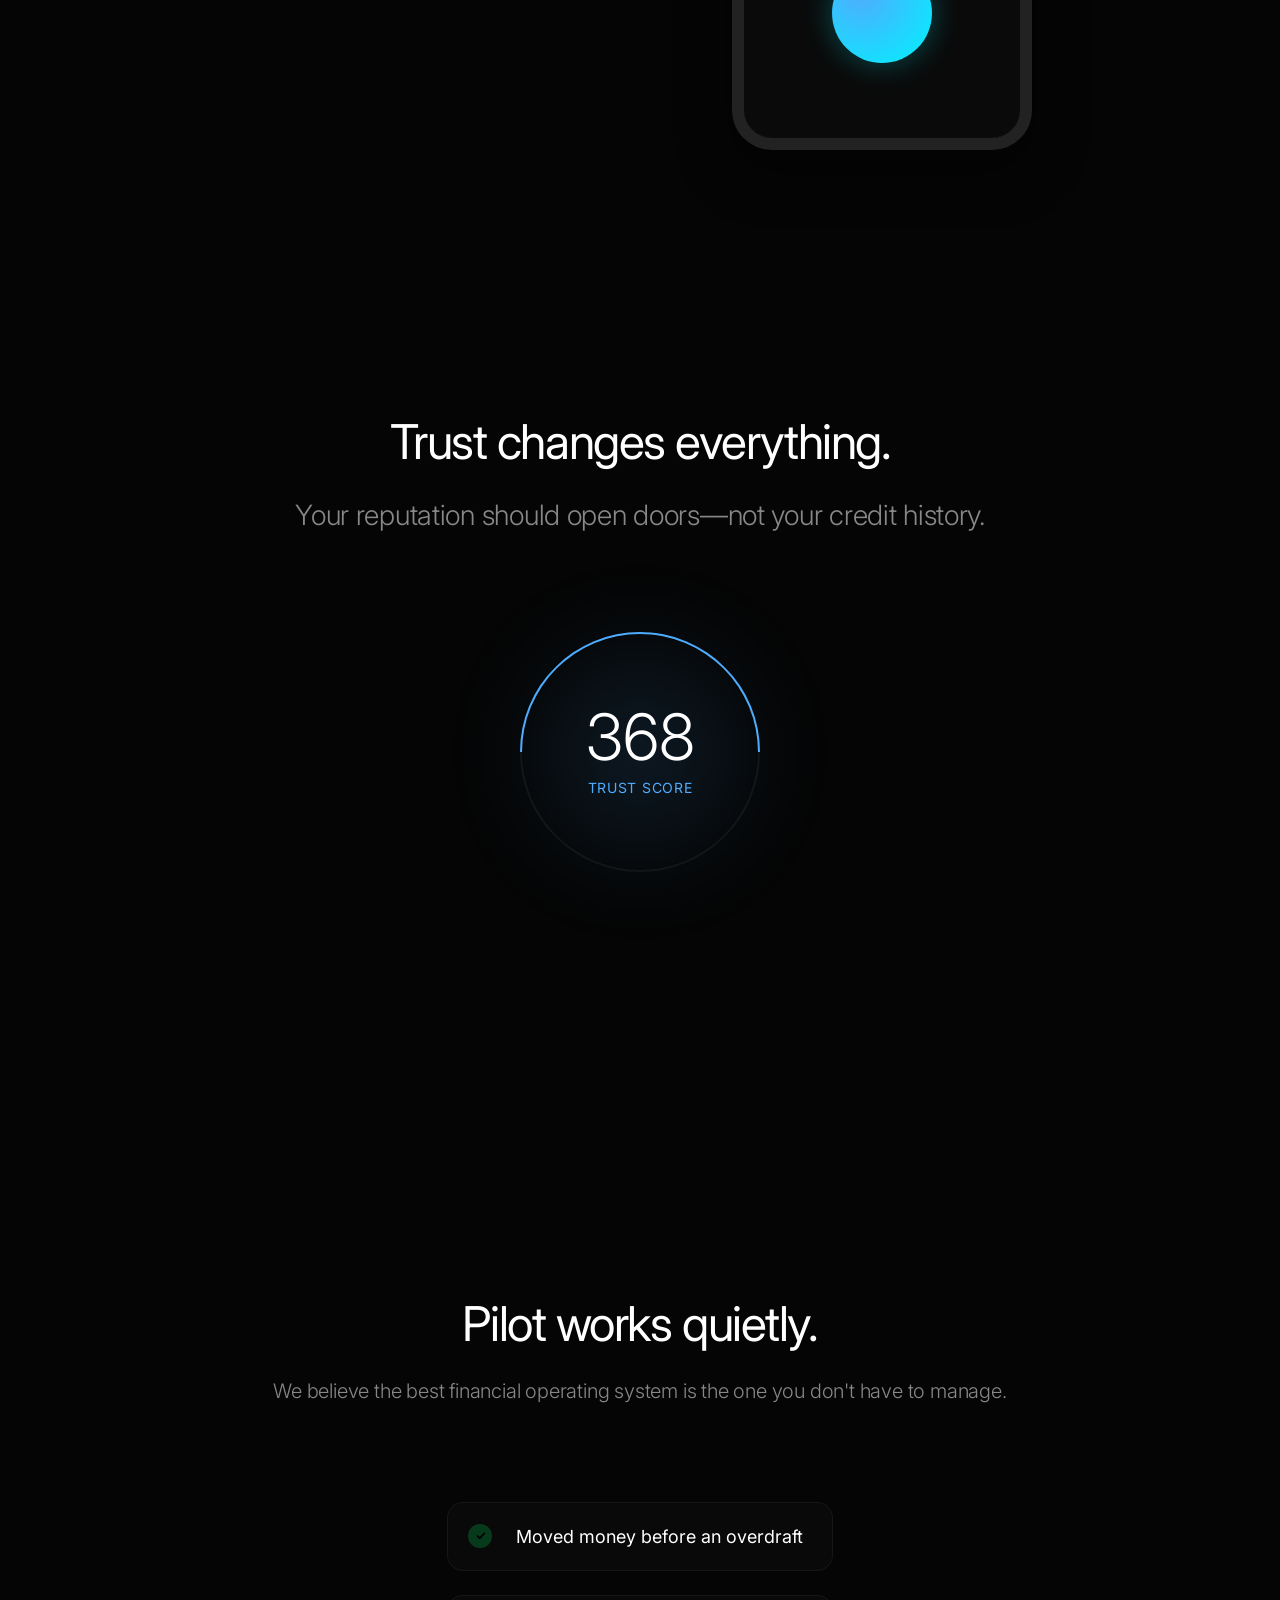
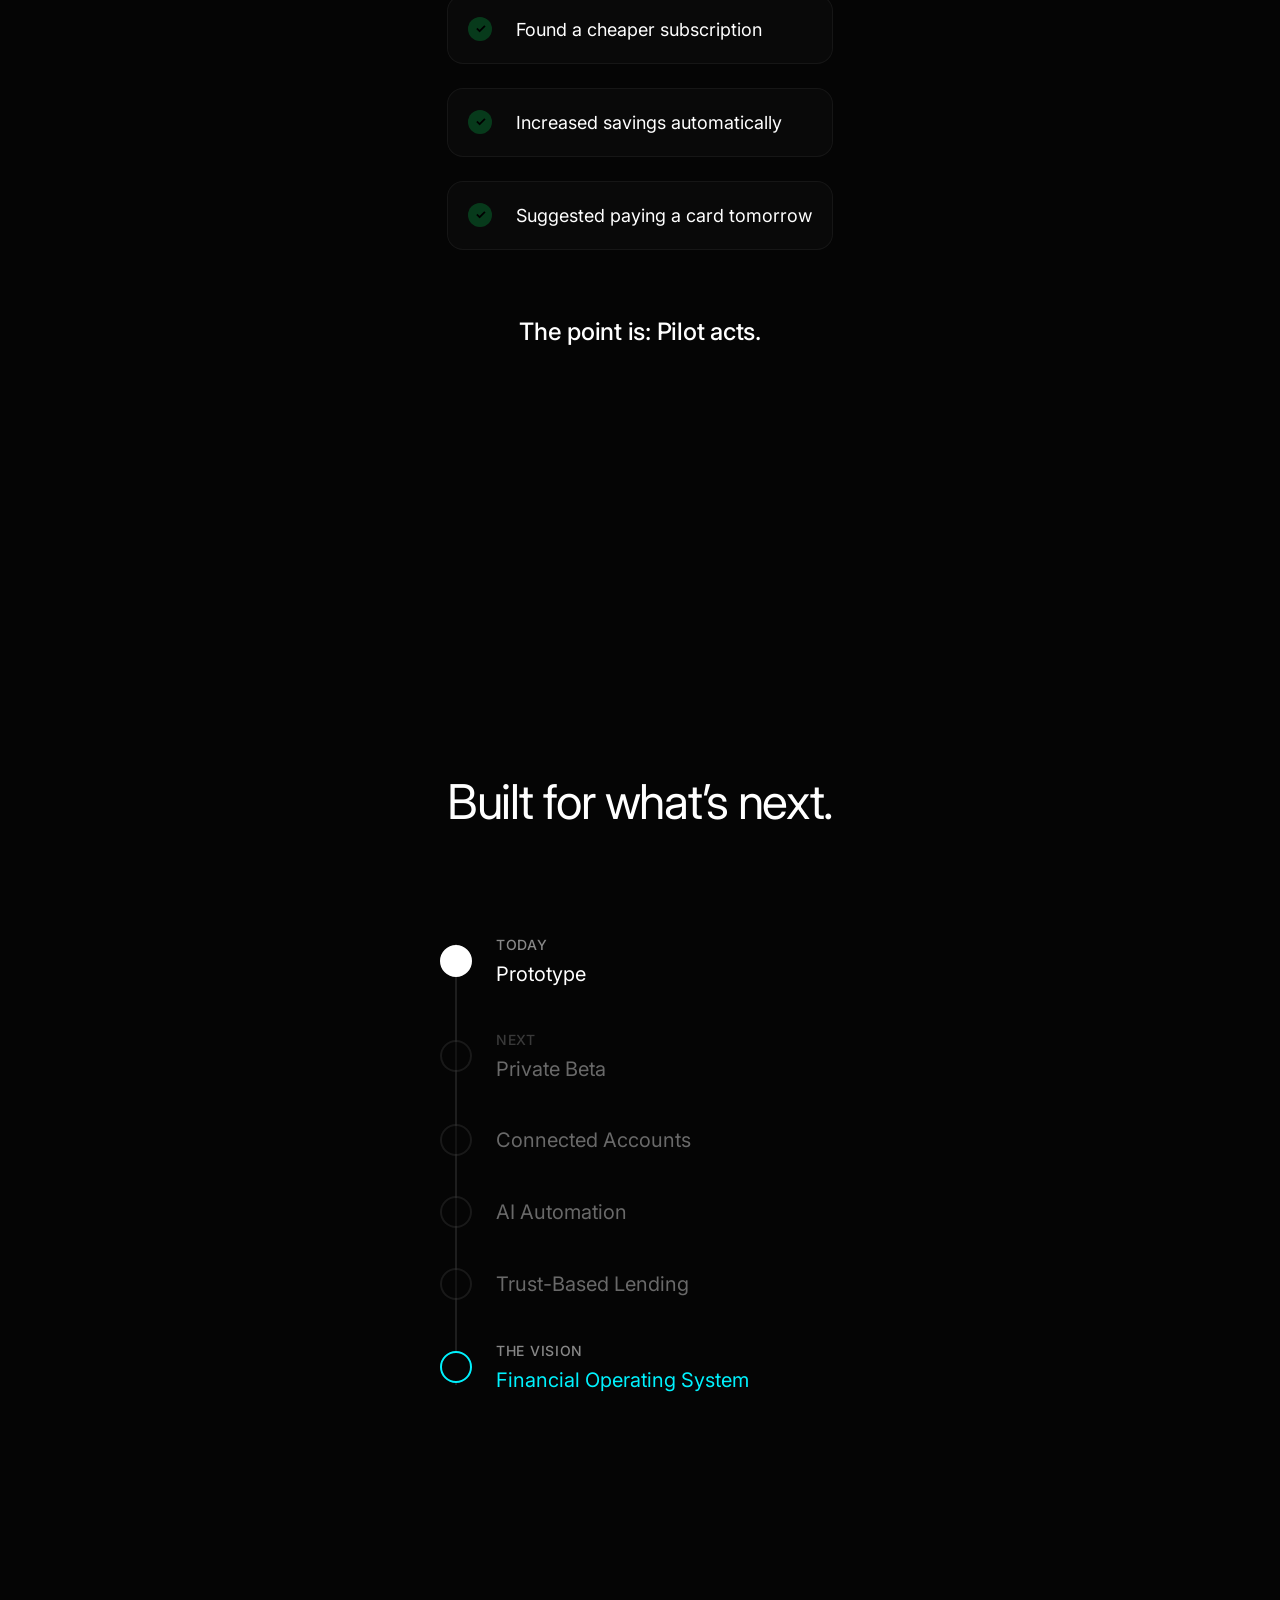
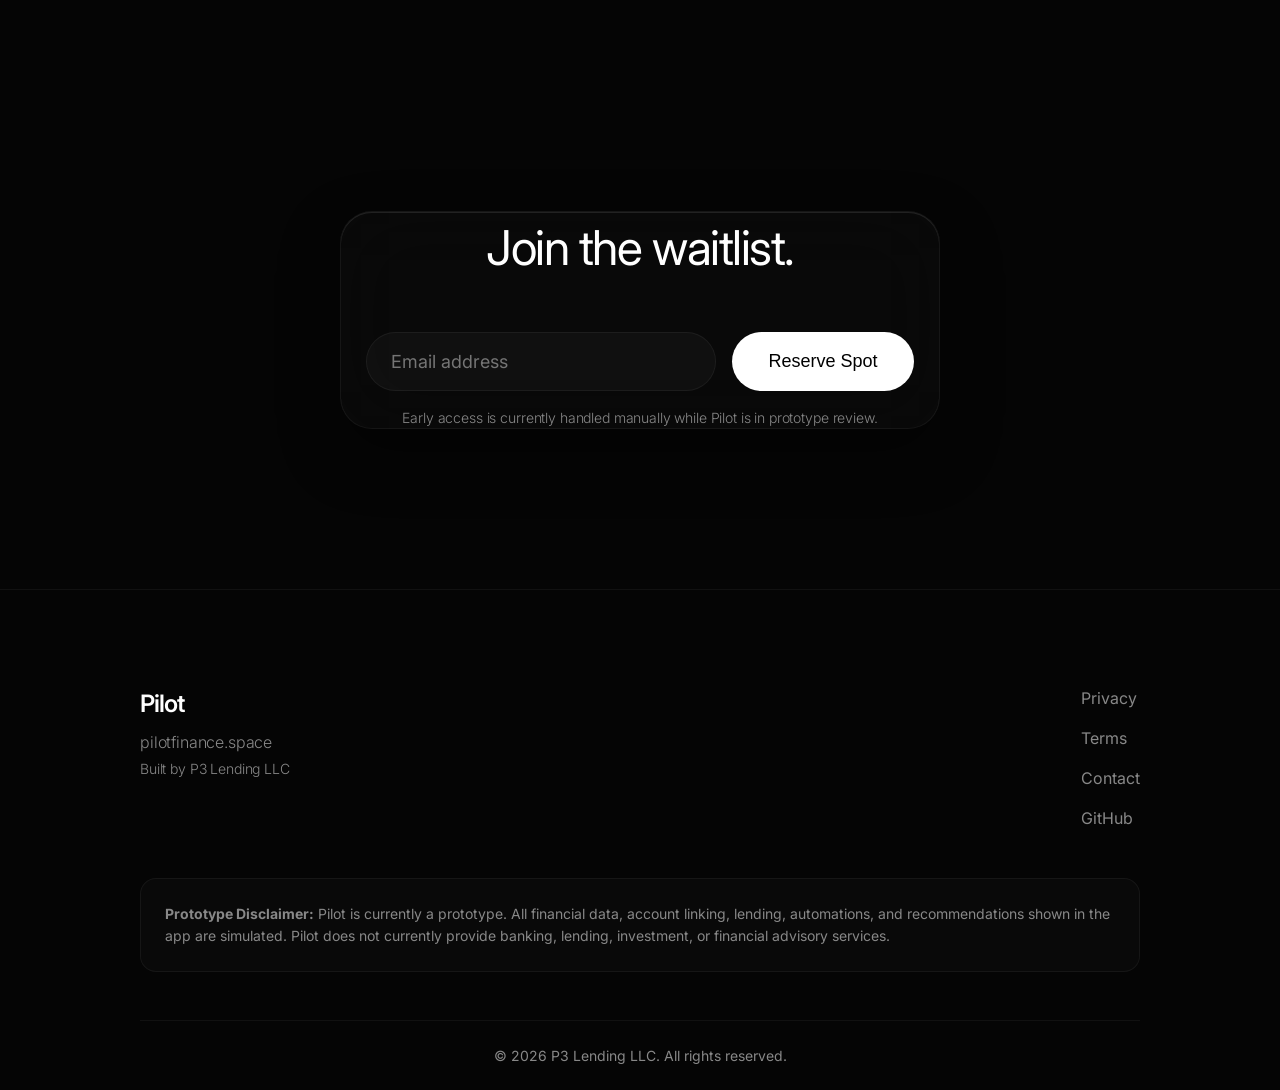
==== commit 955fdcda: "Add interactive Pilot Simulator mode to landing page" ====
--- a/docs/index.html
+++ b/docs/index.html
@@ -107,11 +107,18 @@
             <div class="demo-copy">
                 <h2>See Pilot in motion.</h2>
                 <p>Watch how Pilot brings your money, trust, automations, and lending into one intelligent command center.</p>
+                <div class="simulator-toggle">
+                    <button class="sim-btn active" onclick="setSimMode('guided')">Guided Tour</button>
+                    <button class="sim-btn" onclick="setSimMode('interactive')">Explore Yourself</button>
+                </div>
             </div>
             <div class="demo-phone-container">
                 <div class="iphone-frame">
                     <div class="iphone-notch"></div>
                     <div class="iphone-screen">
+                        
+                        <!-- GUIDED TOUR MODE (Original Storyboard) -->
+                        <div class="sim-mode-container guided-tour-mode active">
                         <!-- Dashboard Base -->
                         <div class="storyboard-base">
                             <div class="greeting">Good Morning, Matt.</div>
@@ -183,6 +190,104 @@
                             <div class="finale-orb pulse-animation"></div>
                             <div class="finale-logo">Pilot</div>
                             <div class="finale-tagline">The AI Financial Operating System.</div>
+                        </div>
+                        </div> <!-- /GUIDED TOUR MODE -->
+
+                        <!-- INTERACTIVE SIMULATOR MODE -->
+                        <div class="sim-mode-container interactive-mode">
+                            <!-- Simulator Screens -->
+                            
+                            <!-- Command Center -->
+                            <div class="sim-screen active" id="sim-cmd">
+                                <div class="sim-greeting">Good Afternoon.</div>
+                                <div class="dashboard-grid" style="margin-bottom:12px;">
+                                    <div class="glass-widget">
+                                        <div class="widget-value sim-health-val">92</div>
+                                        <div class="widget-label">Health</div>
+                                    </div>
+                                    <div class="glass-widget">
+                                        <div class="widget-value sim-runway-val">4.2<span style="font-size:0.6em">mo</span></div>
+                                        <div class="widget-label">Runway</div>
+                                    </div>
+                                    <div class="glass-widget trust-widget" style="grid-column: span 2; padding:12px;">
+                                        <div class="widget-value sim-trust-val">842</div>
+                                        <div class="widget-label">Trust Score</div>
+                                    </div>
+                                </div>
+                                <div class="sim-recommendation" onclick="openSimModal('insight')">
+                                    <div class="sim-rec-icon">⚠️</div>
+                                    <div class="sim-rec-text">High electric bill detected.<br><span style="color:#00f2fe;font-size:0.8em;">Tap to automate</span></div>
+                                </div>
+                            </div>
+
+                            <!-- Money -->
+                            <div class="sim-screen" id="sim-money">
+                                <div class="sim-header">Money</div>
+                                <div class="sim-balance sim-balance-val">$14,250.00</div>
+                                <div class="sim-label">Total Cash</div>
+                                <div class="sim-list" id="sim-tx-list">
+                                    <div class="sim-list-item"><span>Whole Foods</span><span>-$45.20</span></div>
+                                    <div class="sim-list-item"><span>Salary</span><span style="color:#00ff66">+$3,200.00</span></div>
+                                </div>
+                            </div>
+
+                            <!-- Trust -->
+                            <div class="sim-screen" id="sim-trust">
+                                <div class="sim-header">Trust Score</div>
+                                <div class="sim-center">
+                                    <div class="finale-orb pulse-animation" style="margin-bottom:0; width:120px;height:120px;display:flex;align-items:center;justify-content:center;">
+                                        <span class="sim-trust-val" style="font-size:2.5rem;font-weight:600;color:var(--text-primary);">842</span>
+                                    </div>
+                                </div>
+                            </div>
+
+                            <!-- Automations -->
+                            <div class="sim-screen" id="sim-auto">
+                                <div class="sim-header">Automations</div>
+                                <div class="sim-list" id="sim-auto-list">
+                                    <div class="sim-auto-rule"><strong>Paycheck Rule</strong><br><span style="font-size:0.8em;color:var(--text-secondary)">Move 10% to savings</span></div>
+                                </div>
+                                <div class="sim-btn-primary" style="margin-top:20px;text-align:center;">+ New Rule</div>
+                            </div>
+
+                            <!-- Lending -->
+                            <div class="sim-screen" id="sim-lend">
+                                <div class="sim-header">Pilot Credit</div>
+                                <div class="lending-card" style="position:static; transform:none; opacity:1; margin-top:40px;">
+                                    <p>You're trusted for</p>
+                                    <div class="unlock-amount" style="font-size:2.5rem;">$1,000</div>
+                                    <div class="sim-btn-primary" style="margin-top:20px;text-align:center;cursor:pointer;" onclick="openSimModal('lending')">Withdraw</div>
+                                </div>
+                            </div>
+
+                            <!-- Bottom Navigation -->
+                            <div class="sim-tab-bar">
+                                <div class="sim-tab active" data-target="sim-cmd" onclick="navSim('sim-cmd')">◎</div>
+                                <div class="sim-tab" data-target="sim-money" onclick="navSim('sim-money')">$</div>
+                                <div class="sim-tab" data-target="sim-trust" onclick="navSim('sim-trust')">●</div>
+                                <div class="sim-tab" data-target="sim-auto" onclick="navSim('sim-auto')">⚡</div>
+                                <div class="sim-tab" data-target="sim-lend" onclick="navSim('sim-lend')">💳</div>
+                            </div>
+
+                            <!-- Modals -->
+                            <div class="sim-modal-overlay" id="sim-modal-insight">
+                                <div class="sim-modal-sheet">
+                                    <div class="sim-modal-title">Electric Bill Action</div>
+                                    <p style="font-size:0.9em;color:var(--text-secondary);margin-bottom:20px;">Your bill is 27% higher. Automate payment plan?</p>
+                                    <div class="sim-btn-primary" style="text-align:center;margin-bottom:10px;cursor:pointer;" onclick="executeInsight()">Automate Plan</div>
+                                    <div class="sim-btn-secondary" style="text-align:center;cursor:pointer;" onclick="closeSimModal()">Cancel</div>
+                                </div>
+                            </div>
+
+                            <div class="sim-modal-overlay" id="sim-modal-lending">
+                                <div class="sim-modal-sheet">
+                                    <div class="sim-modal-title">Withdraw $1,000</div>
+                                    <p style="font-size:0.9em;color:var(--text-secondary);margin-bottom:20px;">Funds will be available instantly.</p>
+                                    <div class="sim-btn-primary" style="text-align:center;margin-bottom:10px;cursor:pointer;" onclick="executeLending()">Confirm</div>
+                                    <div class="sim-btn-secondary" style="text-align:center;cursor:pointer;" onclick="closeSimModal()">Cancel</div>
+                                </div>
+                            </div>
+
                         </div>
                     </div>
                 </div>
@@ -430,6 +535,123 @@
 
         // Start storyboard loop
         runStoryboard();
+
+        // --- INTERACTIVE SIMULATOR LOGIC ---
+        
+        // State
+        let appState = {
+            mode: 'guided',
+            balance: 14250,
+            health: 92,
+            runway: 4.2,
+            trust: 842,
+            transactions: [
+                { name: 'Whole Foods', amount: -45.20 },
+                { name: 'Salary', amount: 3200.00 }
+            ],
+            automations: [
+                { name: 'Paycheck Rule', desc: 'Move 10% to savings' }
+            ]
+        };
+
+        // DOM Elements
+        const simContainers = document.querySelectorAll('.sim-mode-container');
+        const simBtns = document.querySelectorAll('.sim-btn');
+        
+        function setSimMode(mode) {
+            appState.mode = mode;
+            simBtns.forEach(btn => btn.classList.remove('active'));
+            document.querySelector(`.sim-btn[onclick="setSimMode('${mode}')"]`).classList.add('active');
+            
+            simContainers.forEach(c => c.classList.remove('active'));
+            document.querySelector(`.${mode === 'guided' ? 'guided-tour-mode' : 'interactive-mode'}`).classList.add('active');
+            
+            if (mode === 'interactive') renderSim();
+        }
+
+        // Navigation
+        const simScreens = document.querySelectorAll('.sim-screen');
+        const simTabs = document.querySelectorAll('.sim-tab');
+        
+        function navSim(targetId) {
+            simScreens.forEach(s => s.classList.remove('active'));
+            simTabs.forEach(t => t.classList.remove('active'));
+            
+            document.getElementById(targetId).classList.add('active');
+            document.querySelector(`.sim-tab[data-target="${targetId}"]`).classList.add('active');
+        }
+
+        // Modals
+        function openSimModal(id) {
+            document.getElementById(`sim-modal-${id}`).classList.add('active');
+        }
+        function closeSimModal() {
+            document.querySelectorAll('.sim-modal-overlay').forEach(m => m.classList.remove('active'));
+        }
+
+        // Actions
+        function executeInsight() {
+            closeSimModal();
+            appState.trust += 3;
+            appState.health += 2;
+            appState.automations.push({ name: 'Bill Protection', desc: 'Auto-pay electric if high' });
+            
+            const trustValEl = document.querySelector('#sim-trust .sim-trust-val');
+            if(trustValEl) {
+                trustValEl.style.transition = 'all 0.3s';
+                trustValEl.style.transform = 'scale(1.2)';
+                trustValEl.style.color = 'var(--health-color)';
+                setTimeout(() => {
+                    trustValEl.style.transform = 'scale(1)';
+                    trustValEl.style.color = 'var(--text-primary)';
+                }, 400);
+            }
+            
+            const recEl = document.querySelector('.sim-recommendation');
+            if(recEl) recEl.style.display = 'none';
+            
+            renderSim();
+        }
+
+        function executeLending() {
+            closeSimModal();
+            appState.balance += 1000;
+            appState.runway += 0.5;
+            appState.transactions.unshift({ name: 'Pilot Credit', amount: 1000.00 });
+            
+            navSim('sim-money');
+            renderSim();
+        }
+
+        // Render
+        const formatMoney = (val) => new Intl.NumberFormat('en-US', { style: 'currency', currency: 'USD' }).format(val);
+
+        function renderSim() {
+            document.querySelectorAll('.sim-health-val').forEach(el => el.innerText = appState.health);
+            document.querySelectorAll('.sim-runway-val').forEach(el => el.innerHTML = `${appState.runway.toFixed(1)}<span style="font-size:0.6em">mo</span>`);
+            document.querySelectorAll('.sim-trust-val').forEach(el => el.innerText = appState.trust);
+            document.querySelectorAll('.sim-balance-val').forEach(el => el.innerText = formatMoney(appState.balance));
+            
+            const txList = document.getElementById('sim-tx-list');
+            if (txList) {
+                txList.innerHTML = appState.transactions.map(tx => `
+                    <div class="sim-list-item">
+                        <span>${tx.name}</span>
+                        <span style="color: ${tx.amount > 0 ? '#00ff66' : 'var(--text-primary)'}">${tx.amount > 0 ? '+' : ''}${formatMoney(tx.amount)}</span>
+                    </div>
+                `).join('');
+            }
+            
+            const autoList = document.getElementById('sim-auto-list');
+            if (autoList) {
+                autoList.innerHTML = appState.automations.map(a => `
+                    <div class="sim-auto-rule"><strong>${a.name}</strong><br><span style="font-size:0.8em;color:var(--text-secondary)">${a.desc}</span></div>
+                `).join('');
+            }
+        }
+        
+        // Initial setup for interactive mode
+        renderSim();
     </script>
 </body>
 </html>
--- a/docs/style.css
+++ b/docs/style.css
@@ -441,7 +441,47 @@
 .lending-unlock { position: absolute; bottom: 20px; left: 16px; right: 16px; background: linear-gradient(135deg, rgba(20,20,20,0.95), rgba(10,10,10,0.95)); border: 1px solid rgba(255,255,255,0.15); border-radius: 24px; padding: 24px; text-align: center; z-index: 6; opacity: 0; transform: translateY(40px); transition: all 0.6s cubic-bezier(0.165, 0.84, 0.44, 1); box-shadow: 0 20px 40px rgba(0,0,0,0.8); }
 .show-lending .lending-unlock { opacity: 1; transform: translateY(0); }
 .show-lending .storyboard-base { opacity: 0.2; filter: blur(4px); }
-.unlock-title { font-size: 0.9rem; color: var(--trust-color); font-weight: 600; text-transform: uppercase; letter-spacing: 0.1em; margin-bottom: 16px; }
+/* Simulator Modes & Toggles */
+.simulator-toggle { display: inline-flex; background: rgba(255,255,255,0.05); padding: 4px; border-radius: 100px; margin-top: 16px; border: 1px solid rgba(255,255,255,0.1); }
+.sim-btn { background: transparent; color: var(--text-secondary); border: none; padding: 8px 16px; font-size: 0.85rem; border-radius: 100px; cursor: pointer; transition: all 0.3s ease; }
+.sim-btn.active { background: rgba(255,255,255,0.1); color: var(--text-primary); }
+.sim-mode-container { position: absolute; top:0; left:0; right:0; bottom:0; display: none; }
+.sim-mode-container.active { display: block; }
+@media (max-width: 768px) { .simulator-toggle { display: none; } } /* Hide toggle on mobile */
+
+/* Interactive Screens */
+.sim-screen { position: absolute; top: 0; left: 0; right: 0; bottom: 60px; padding: 30px 16px 16px; opacity: 0; transform: translateX(20px); transition: all 0.4s cubic-bezier(0.165, 0.84, 0.44, 1); pointer-events: none; overflow-y: auto; overflow-x: hidden; }
+.sim-screen::-webkit-scrollbar { display: none; }
+.sim-screen.active { opacity: 1; transform: translateX(0); pointer-events: auto; }
+.sim-greeting { font-size: 1.4rem; font-weight: 600; color: var(--text-primary); margin-bottom: 20px; }
+.sim-header { font-size: 1.2rem; font-weight: 600; color: var(--text-primary); margin-bottom: 24px; text-align: center; }
+
+/* Interactive UI Elements */
+.sim-recommendation { background: rgba(30,30,30,0.8); border: 1px solid rgba(255,255,255,0.1); padding: 16px; border-radius: 16px; display: flex; align-items: center; gap: 12px; cursor: pointer; margin-top: 20px; transition: background 0.2s; }
+.sim-recommendation:active { background: rgba(50,50,50,0.8); }
+.sim-rec-icon { font-size: 1.5rem; }
+.sim-rec-text { font-size: 0.85rem; color: var(--text-primary); line-height: 1.4; }
+.sim-balance { font-size: 2.5rem; font-weight: 600; color: var(--text-primary); text-align: center; margin-top: 20px; }
+.sim-label { font-size: 0.75rem; color: var(--text-secondary); text-align: center; text-transform: uppercase; letter-spacing: 0.1em; margin-top: 4px; }
+.sim-list { margin-top: 30px; display: flex; flex-direction: column; gap: 12px; }
+.sim-list-item { display: flex; justify-content: space-between; padding-bottom: 12px; border-bottom: 1px solid rgba(255,255,255,0.05); font-size: 0.9rem; color: var(--text-primary); }
+.sim-auto-rule { background: rgba(255,255,255,0.05); padding: 16px; border-radius: 16px; font-size: 0.9rem; color: var(--text-primary); border-left: 3px solid var(--health-color); }
+.sim-btn-primary { background: #fff; color: #000; font-weight: 600; padding: 12px; border-radius: 100px; font-size: 0.9rem; transition: transform 0.1s; }
+.sim-btn-primary:active { transform: scale(0.96); }
+.sim-btn-secondary { background: rgba(255,255,255,0.1); color: #fff; font-weight: 500; padding: 12px; border-radius: 100px; font-size: 0.9rem; }
+.sim-center { display: flex; flex-direction: column; align-items: center; justify-content: center; height: calc(100% - 60px); }
+
+/* Interactive Modals */
+.sim-modal-overlay { position: absolute; top: 0; left: 0; right: 0; bottom: 0; background: rgba(0,0,0,0.6); backdrop-filter: blur(4px); z-index: 50; display: flex; flex-direction: column; justify-content: flex-end; opacity: 0; pointer-events: none; transition: opacity 0.3s ease; }
+.sim-modal-overlay.active { opacity: 1; pointer-events: auto; }
+.sim-modal-sheet { background: #1a1a1a; border-top-left-radius: 24px; border-top-right-radius: 24px; padding: 24px 20px 40px; transform: translateY(100%); transition: transform 0.4s cubic-bezier(0.165, 0.84, 0.44, 1); border-top: 1px solid rgba(255,255,255,0.1); }
+.sim-modal-overlay.active .sim-modal-sheet { transform: translateY(0); }
+.sim-modal-title { font-size: 1.1rem; font-weight: 600; color: var(--text-primary); margin-bottom: 8px; text-align: center; }
+
+/* Interactive Tab Bar */
+.sim-tab-bar { position: absolute; bottom: 0; left: 0; right: 0; height: 60px; background: rgba(10,10,10,0.95); backdrop-filter: blur(10px); display: flex; justify-content: space-around; align-items: center; border-top: 1px solid rgba(255,255,255,0.1); z-index: 10; }
+.sim-tab { font-size: 1.2rem; color: #555; cursor: pointer; transition: color 0.3s ease, transform 0.1s; }
+.sim-tab.active { color: var(--health-color); text-shadow: 0 0 10px rgba(0,242,254,0.5); transform: scale(1.1); }
 .unlock-amount { font-size: 3rem; font-weight: 700; color: #fff; margin: 8px 0; text-shadow: 0 0 20px rgba(255,255,255,0.2); }
 .unlock-footer { font-size: 0.85rem; color: var(--text-secondary); }
 
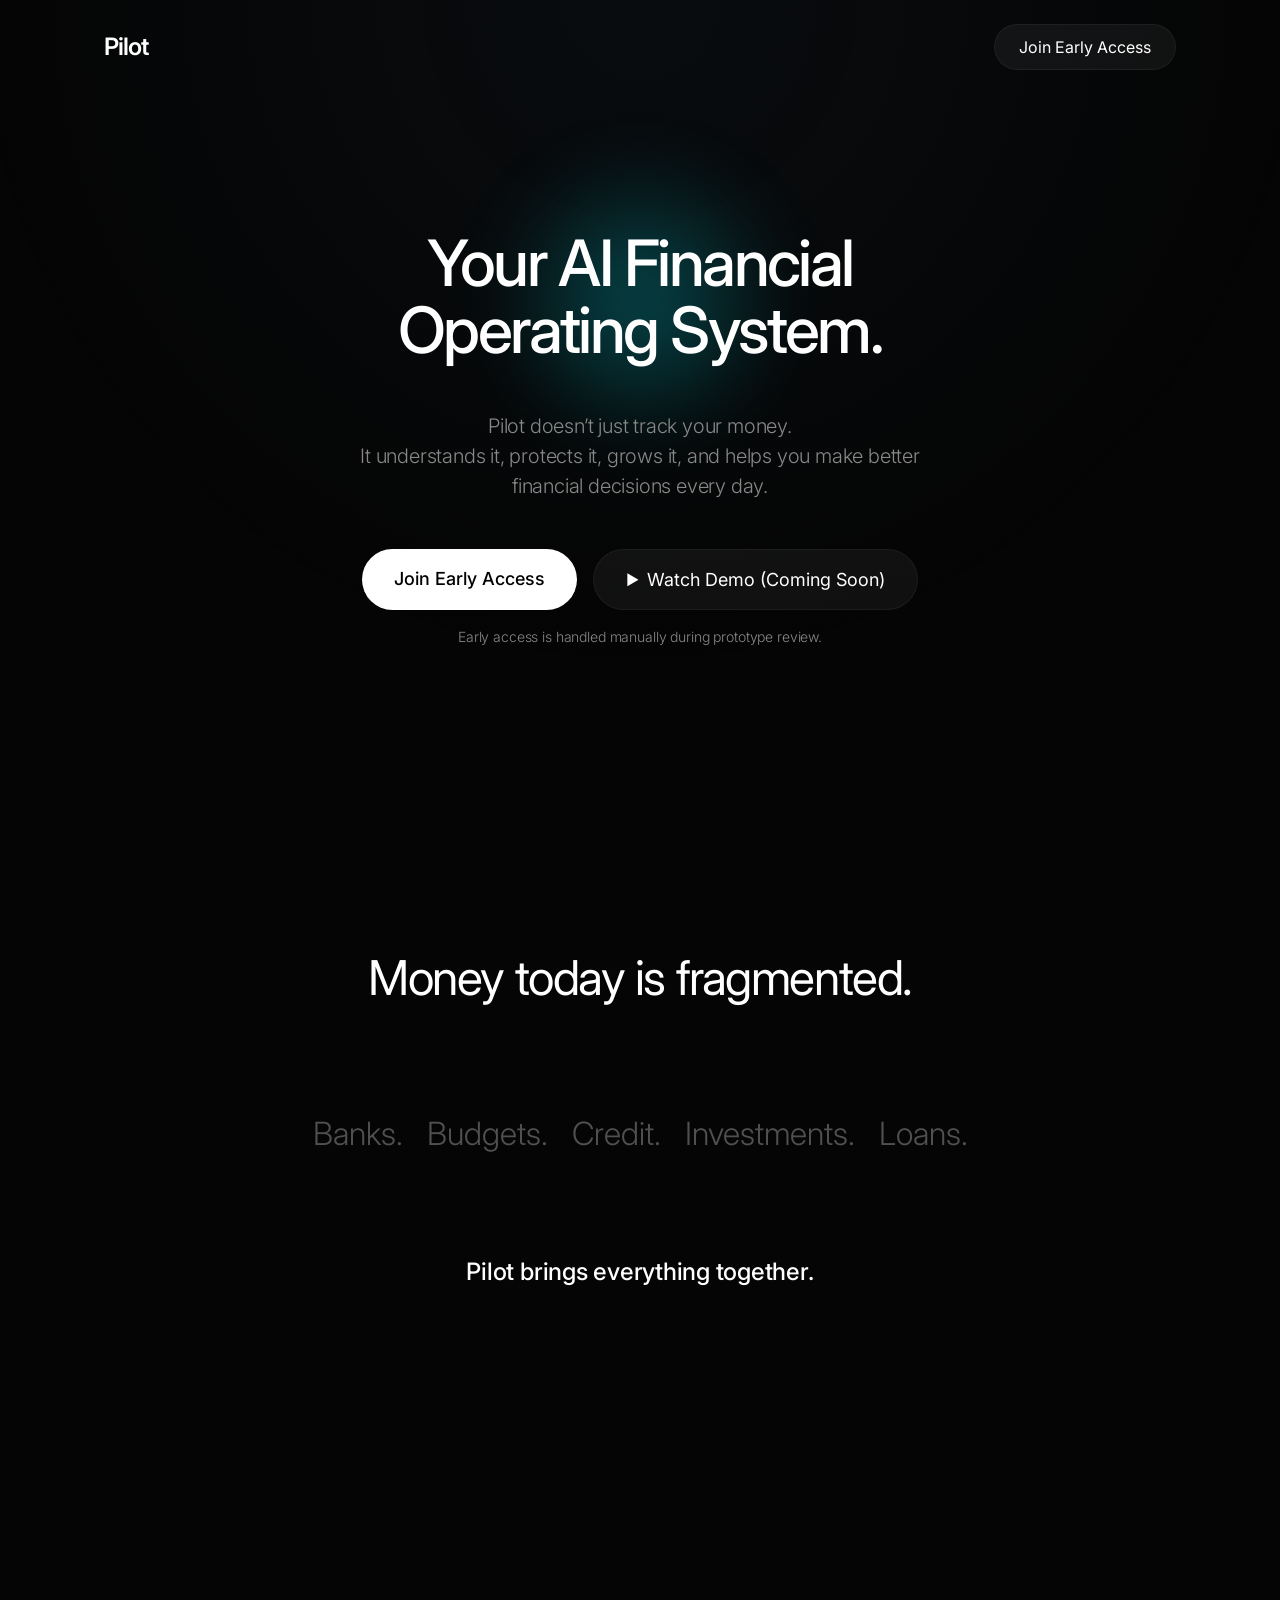
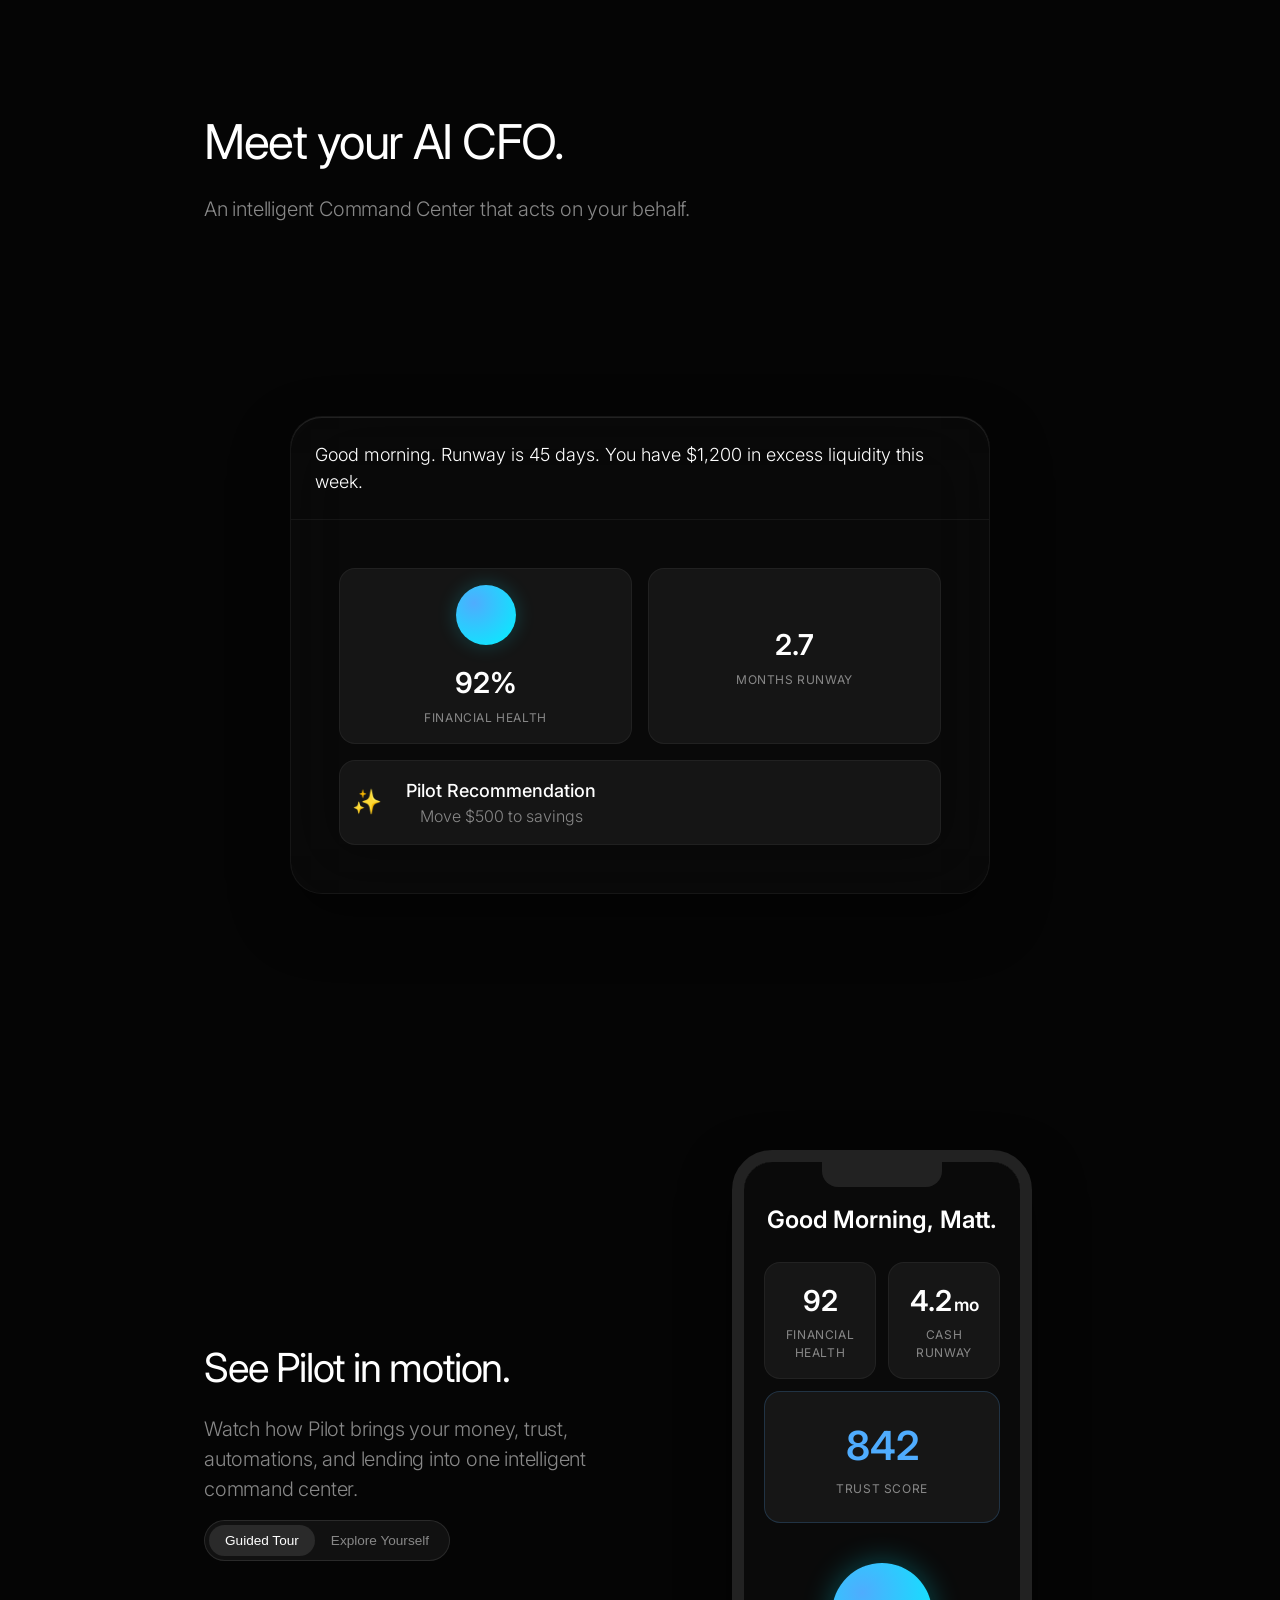
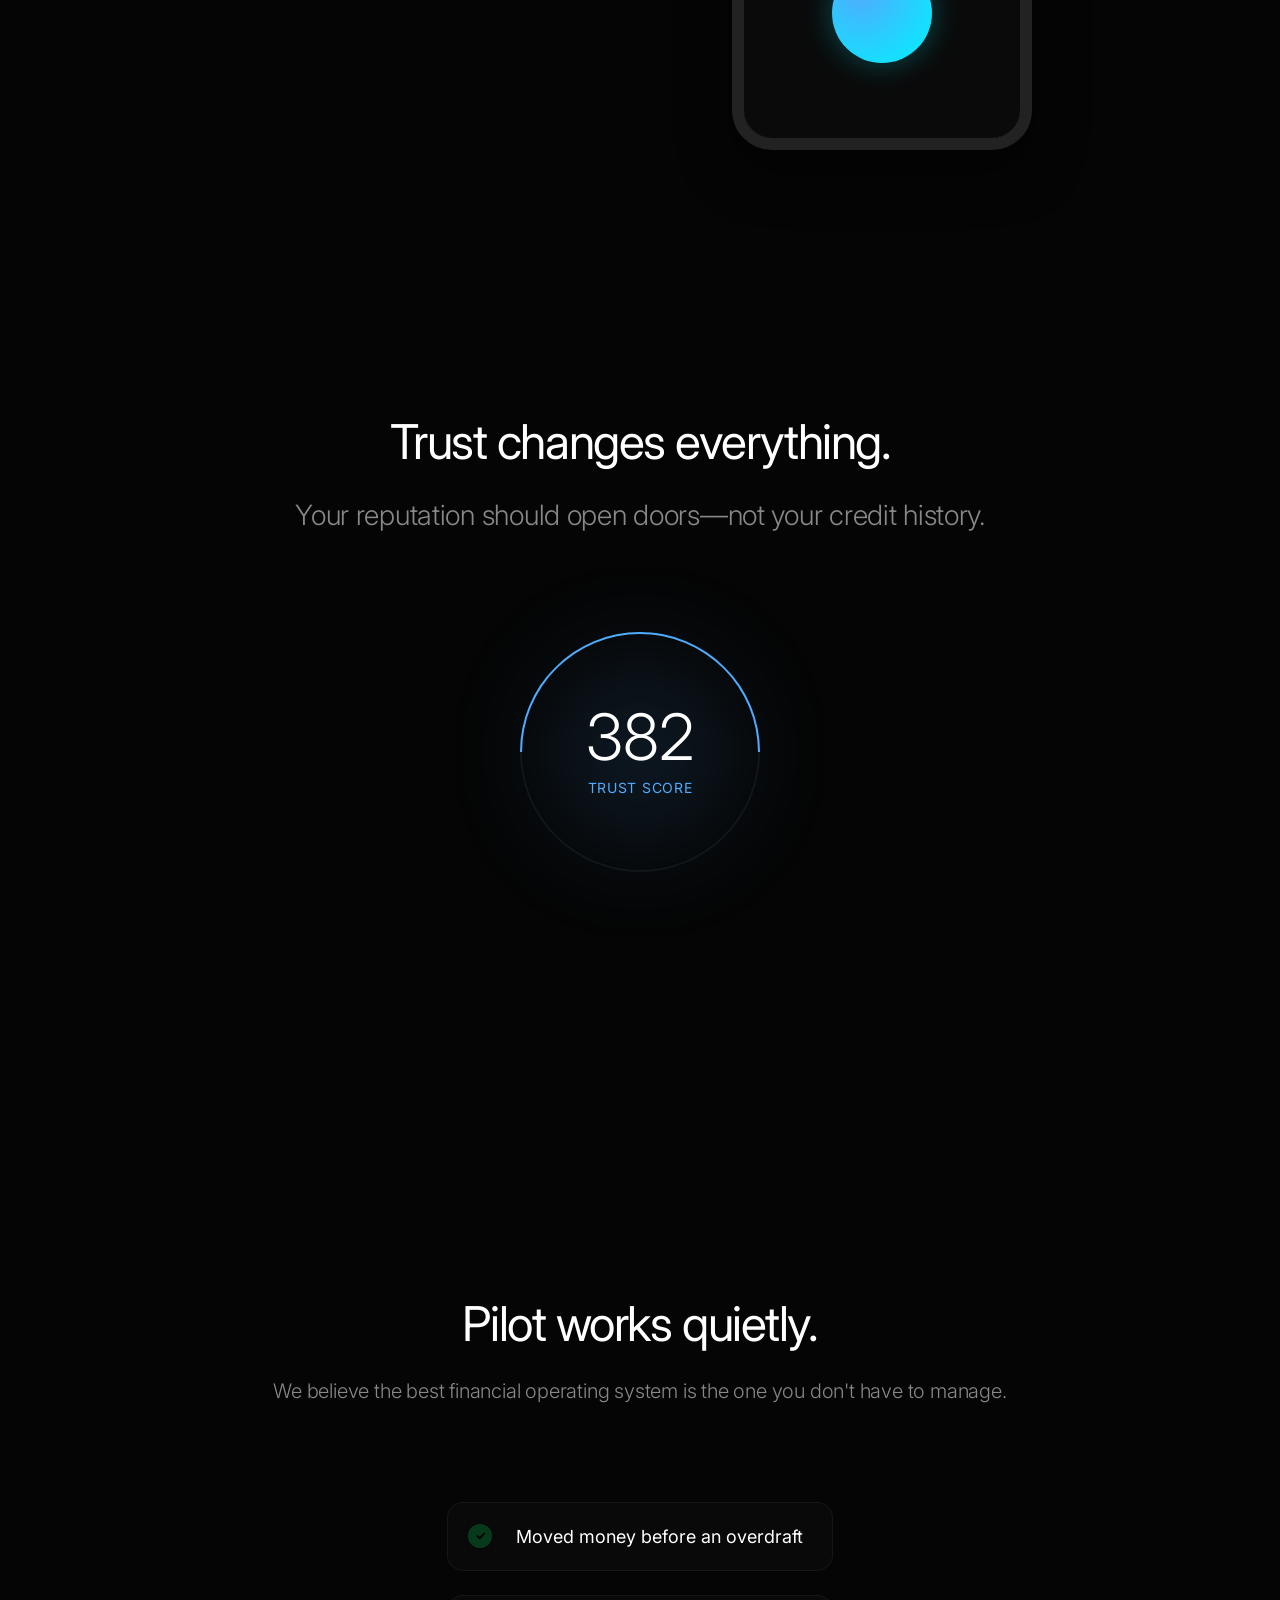
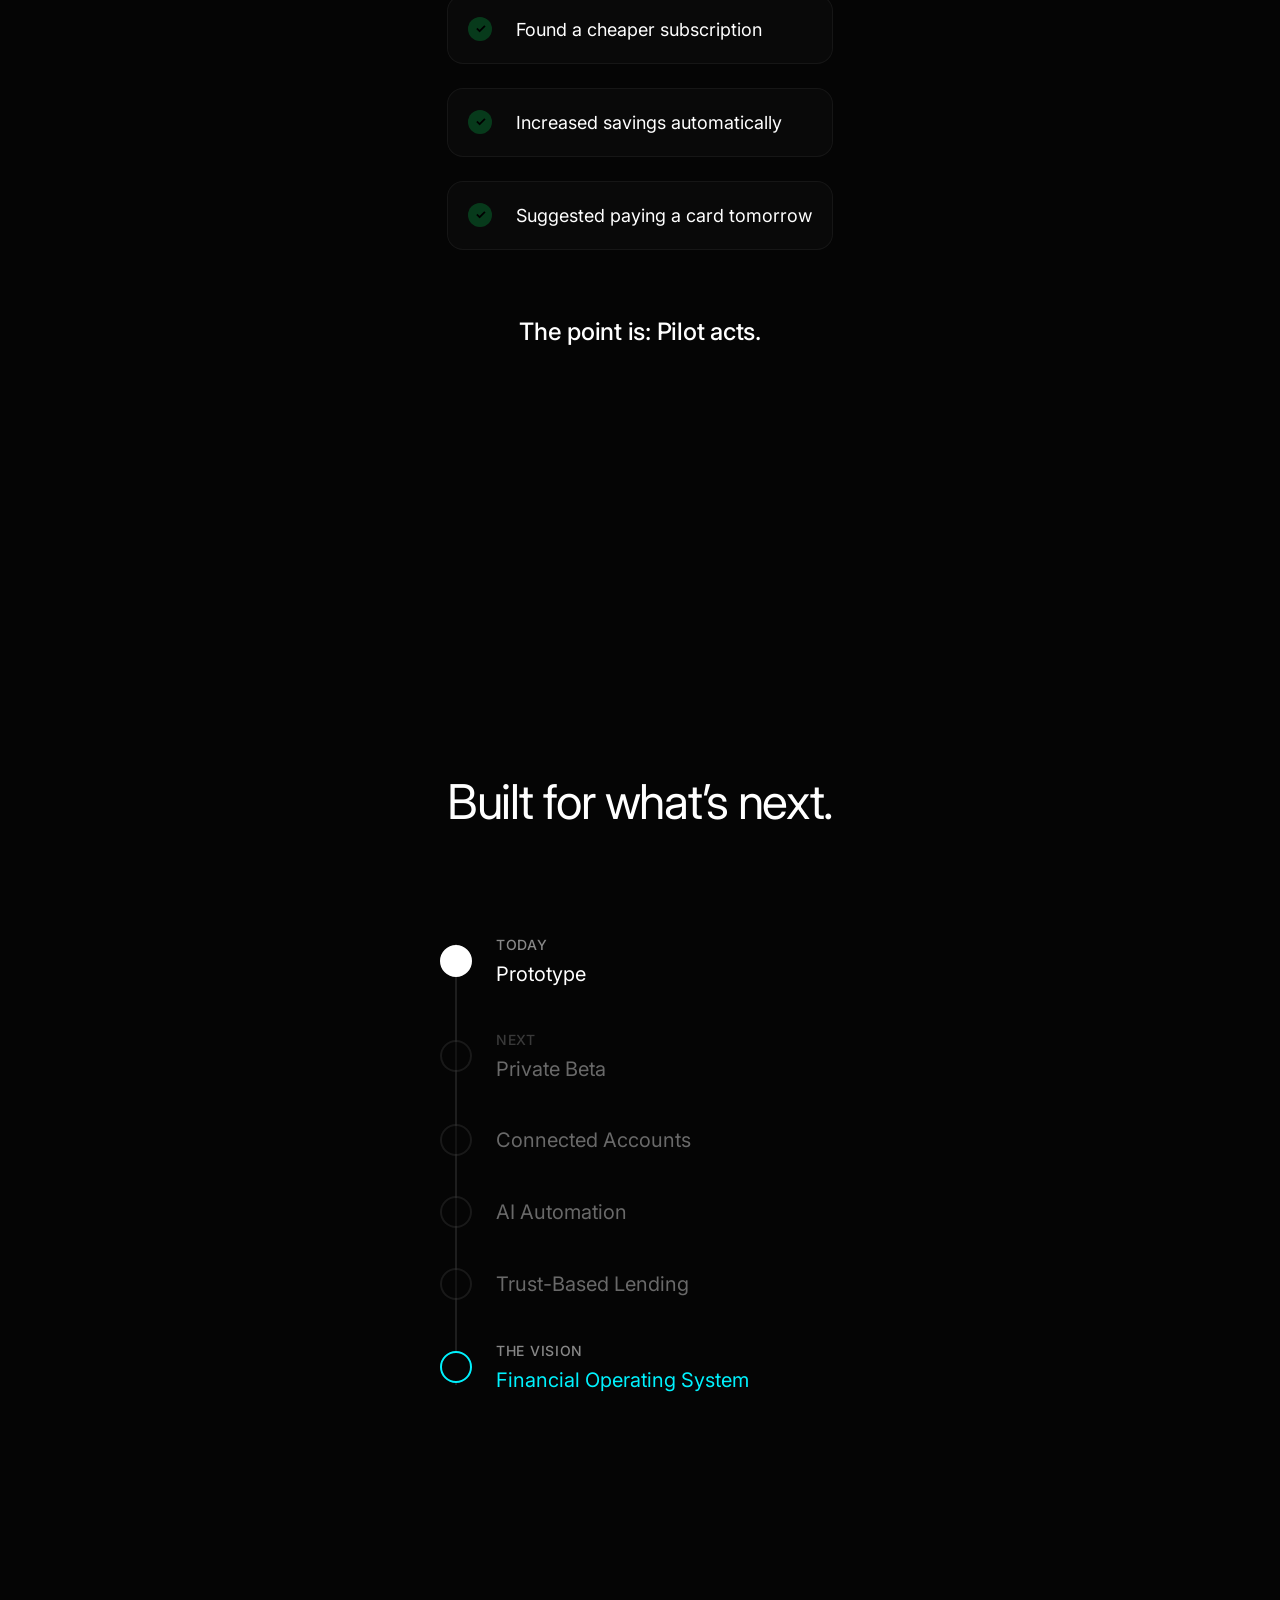
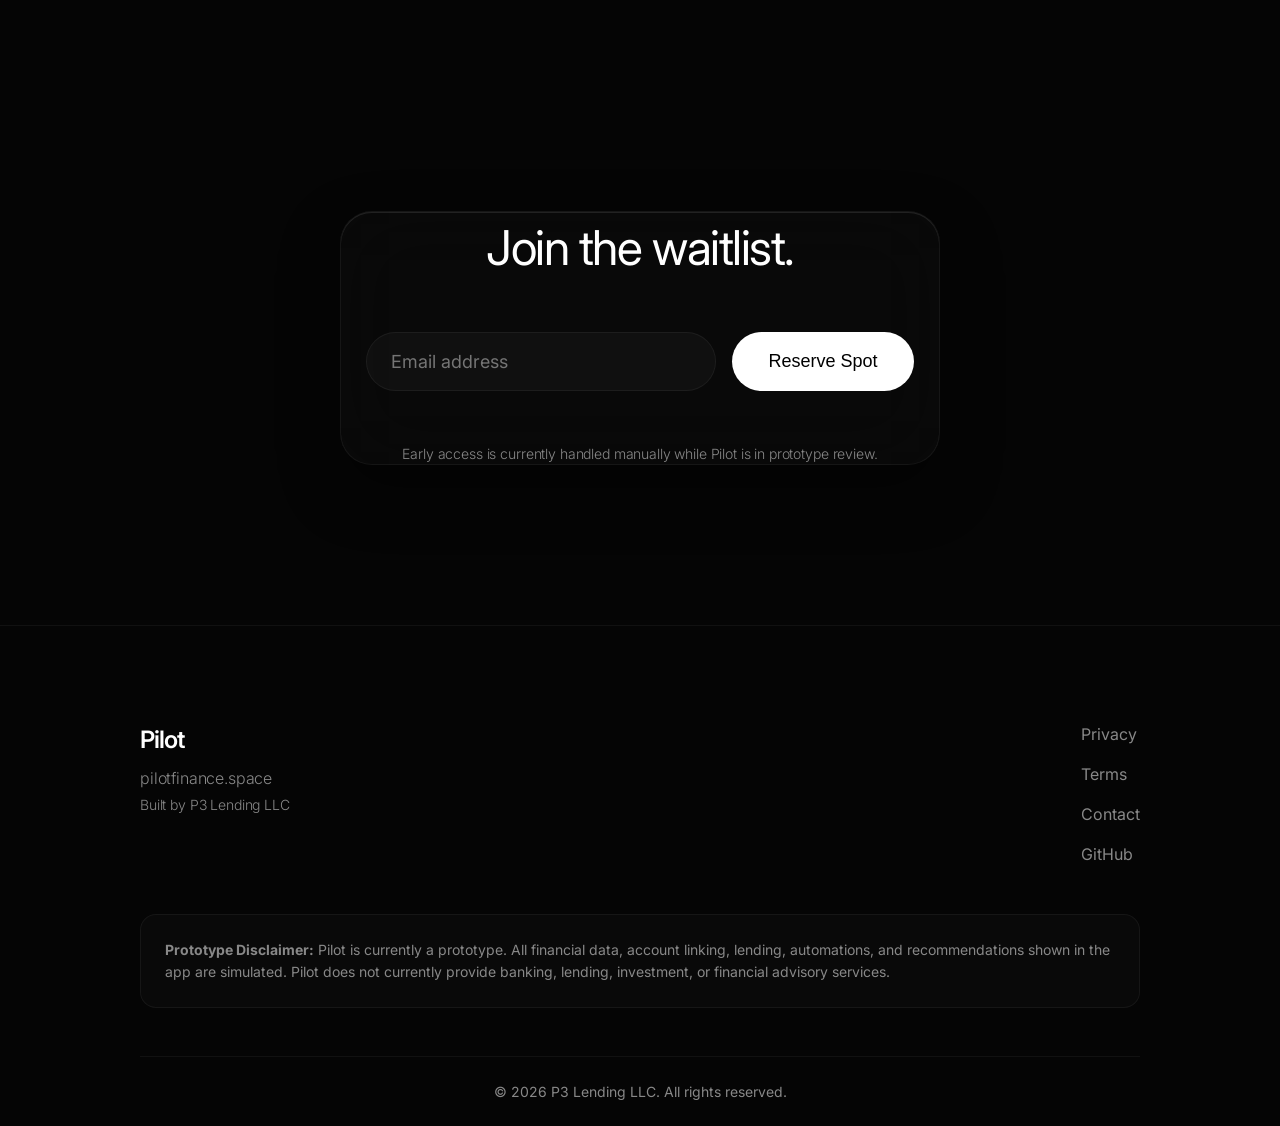
==== commit b9c0cdeb: "Implement waitlist Edge Function and update frontend form" ====
--- a/docs/index.html
+++ b/docs/index.html
@@ -394,10 +394,11 @@
     <section id="early-access" class="section early-access scroll-reveal">
         <div class="glass-card cta-card">
             <h2>Join the waitlist.</h2>
-            <form class="waitlist-form" onsubmit="event.preventDefault(); window.location.href='mailto:earlyaccess@pilotfinance.space?subject=Pilot Early Access Request';">
-                <input type="email" placeholder="Email address" required>
-                <button type="submit" class="btn-primary">Reserve Spot</button>
+            <form id="waitlist-form" class="waitlist-form">
+                <input type="email" id="waitlist-email" placeholder="Email address" required>
+                <button type="submit" id="waitlist-submit" class="btn-primary">Reserve Spot</button>
             </form>
+            <div id="waitlist-message" class="form-message"></div>
             <p style="margin-top: 16px; font-size: 0.875rem; color: var(--text-secondary);">Early access is currently handled manually while Pilot is in prototype review.</p>
         </div>
     </section>
@@ -652,6 +653,57 @@
         
         // Initial setup for interactive mode
         renderSim();
+
+        // --- WAITLIST LOGIC ---
+        const WAITLIST_ENDPOINT = "https://YOUR_PROJECT.functions.supabase.co/waitlist-signup";
+        
+        const waitlistForm = document.getElementById('waitlist-form');
+        const waitlistSubmit = document.getElementById('waitlist-submit');
+        const waitlistMessage = document.getElementById('waitlist-message');
+
+        if (waitlistForm) {
+            waitlistForm.addEventListener('submit', async (e) => {
+                e.preventDefault();
+                const emailInput = document.getElementById('waitlist-email');
+                const email = emailInput.value.trim();
+                if (!email) return;
+
+                // Loading state
+                waitlistSubmit.innerText = 'Joining...';
+                waitlistSubmit.disabled = true;
+                waitlistMessage.className = 'form-message';
+                waitlistMessage.innerText = '';
+
+                try {
+                    const response = await fetch(WAITLIST_ENDPOINT, {
+                        method: 'POST',
+                        headers: { 'Content-Type': 'application/json' },
+                        body: JSON.stringify({ email })
+                    });
+
+                    const data = await response.json();
+
+                    if (response.status === 200) {
+                        waitlistMessage.className = 'form-message success';
+                        waitlistMessage.innerText = 'You’re on the list. Welcome aboard.';
+                        emailInput.value = '';
+                    } else if (response.status === 409 || data.message === 'duplicate') {
+                        waitlistMessage.className = 'form-message duplicate';
+                        waitlistMessage.innerText = 'You’re already on the early access list.';
+                        emailInput.value = '';
+                    } else {
+                        throw new Error(data.error || 'Failed to join');
+                    }
+                } catch (error) {
+                    console.error('Waitlist error:', error);
+                    waitlistMessage.className = 'form-message error';
+                    waitlistMessage.innerText = 'Something went wrong. Please try again.';
+                } finally {
+                    waitlistSubmit.innerText = 'Reserve Spot';
+                    waitlistSubmit.disabled = false;
+                }
+            });
+        }
     </script>
 </body>
 </html>
--- a/docs/style.css
+++ b/docs/style.css
@@ -334,6 +334,10 @@
 .cta-card { max-width: 600px; margin: 0 auto; text-align: center; }
 .cta-card h2 { margin-bottom: var(--spacing-lg); }
 .waitlist-form { display: flex; gap: var(--spacing-sm); justify-content: center; }
+.form-message { margin-top: 16px; font-size: 0.9rem; text-align: center; opacity: 0; transition: opacity 0.3s ease; height: 20px; }
+.form-message.success, .form-message.duplicate, .form-message.error { opacity: 1; }
+.form-message.success, .form-message.duplicate { color: var(--health-color); }
+.form-message.error { color: #ff6b6b; }
 .waitlist-form input {
     padding: 18px 24px; border-radius: 100px;
     border: 1px solid var(--glass-border);
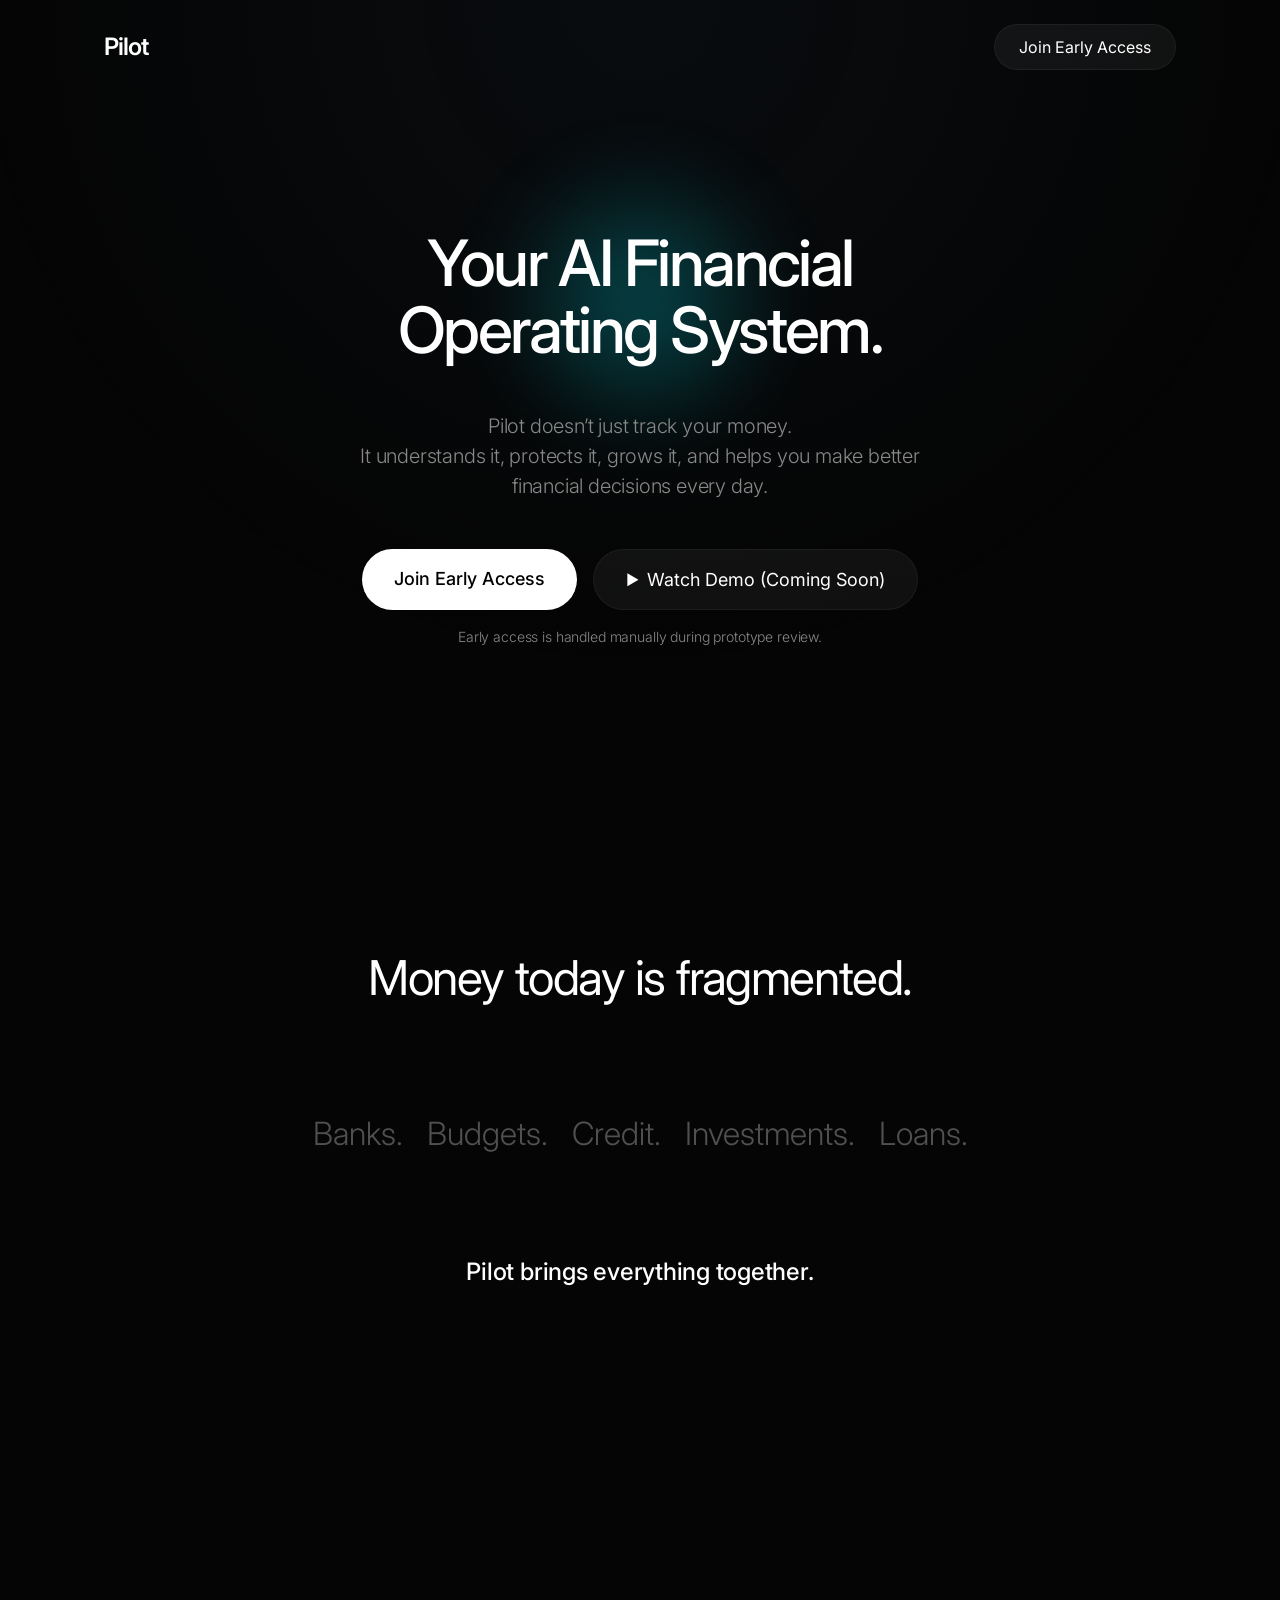
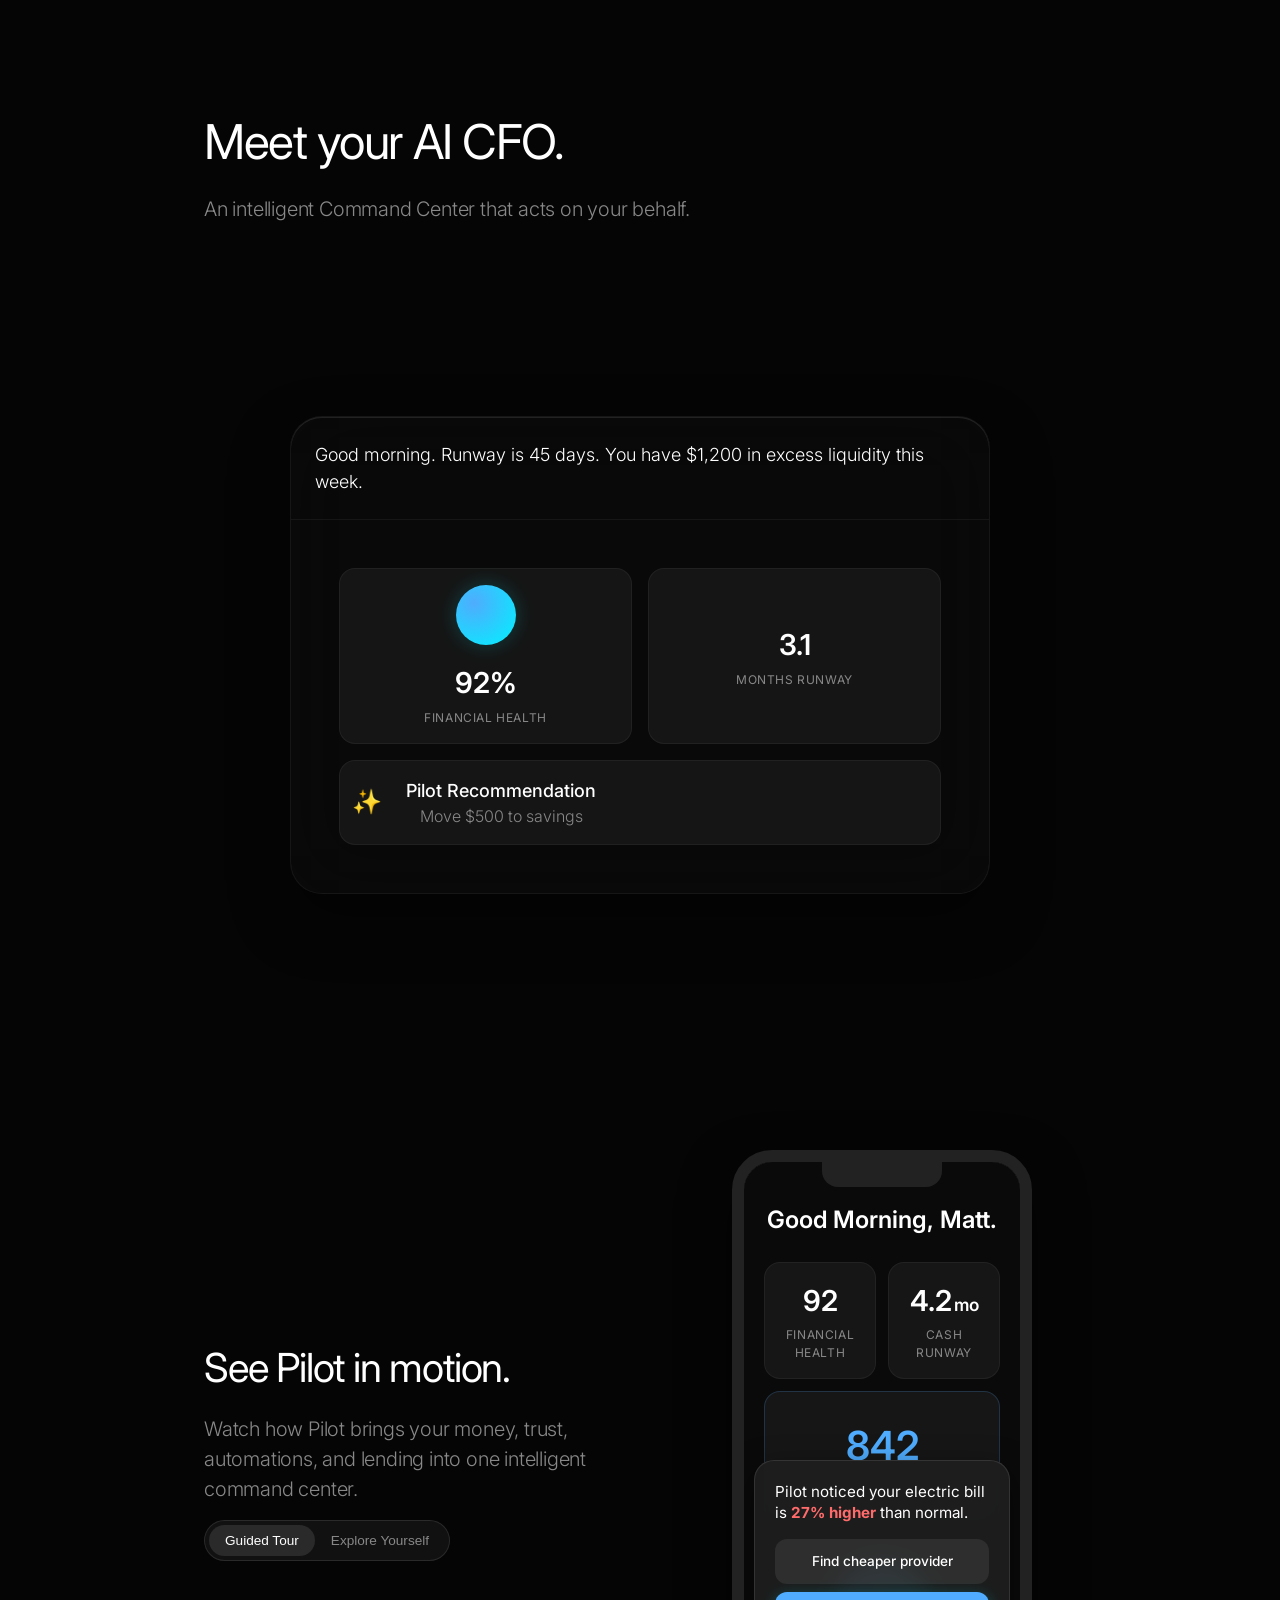
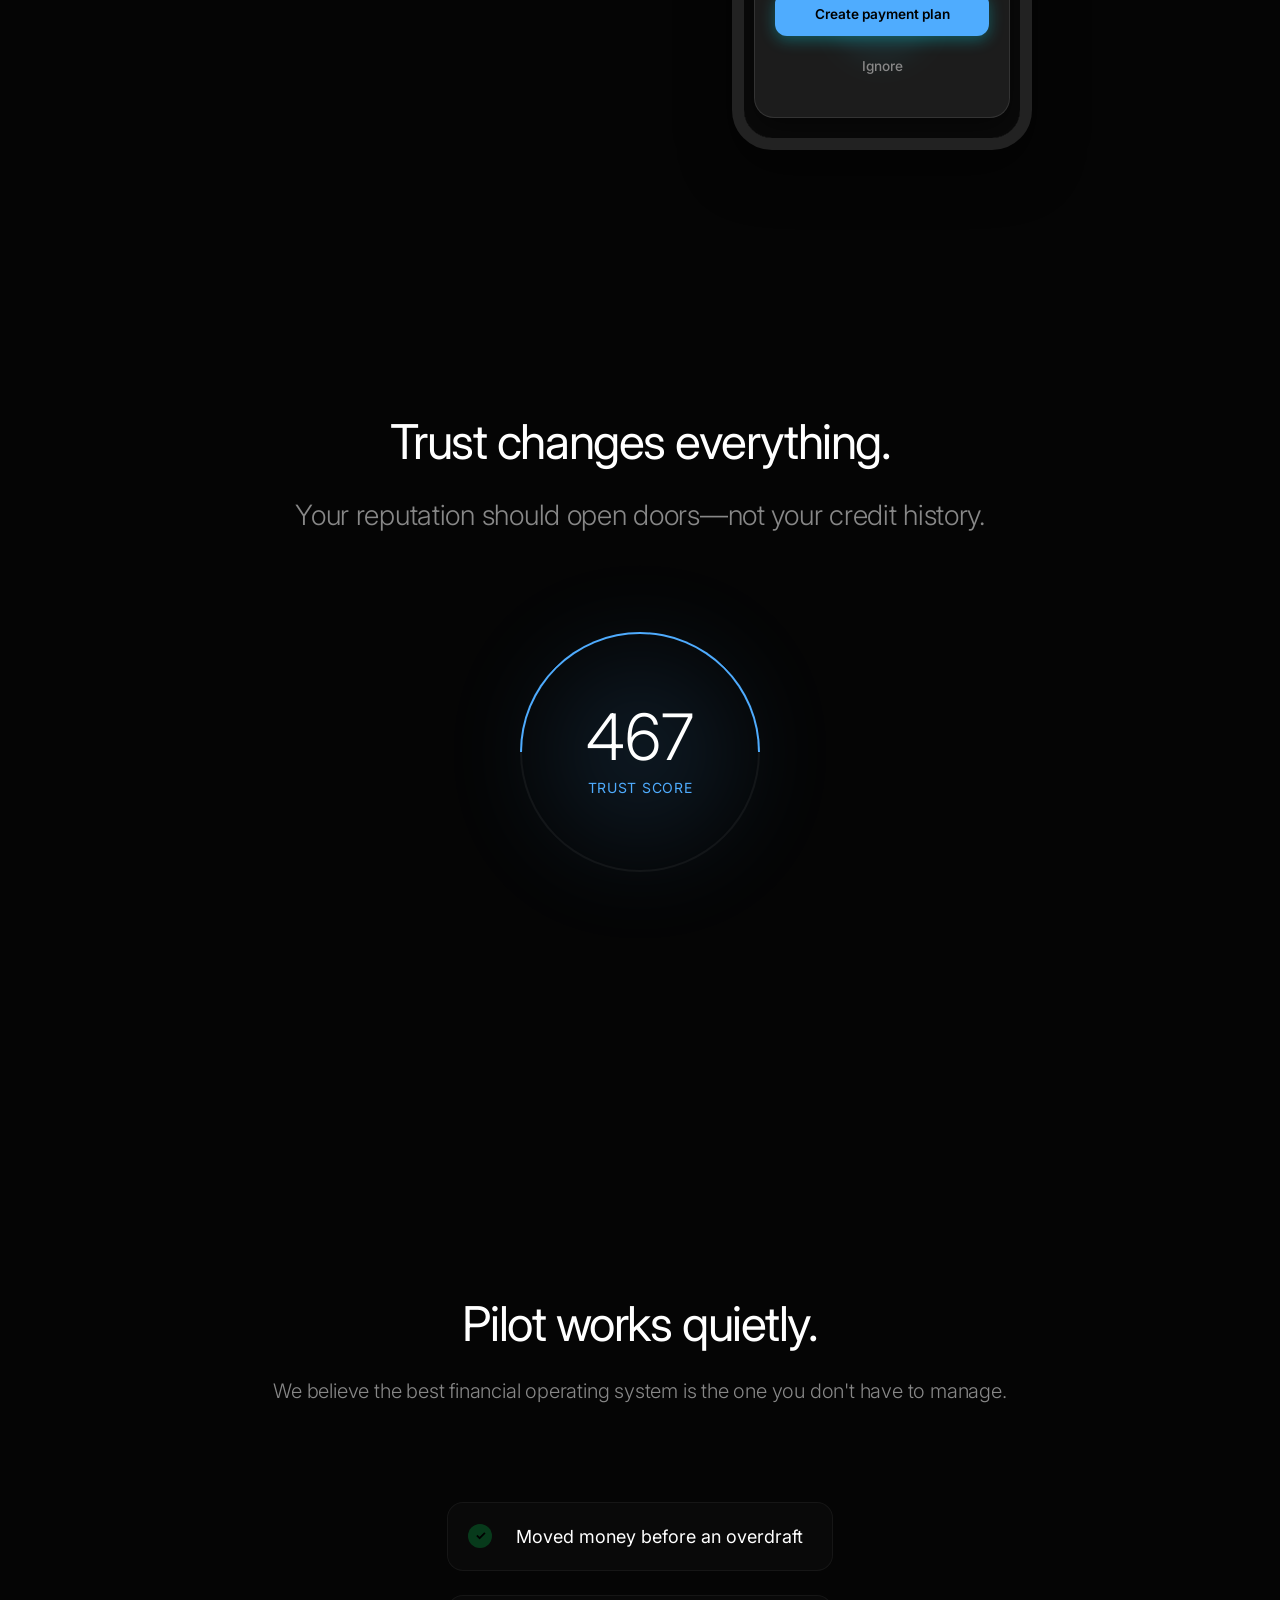
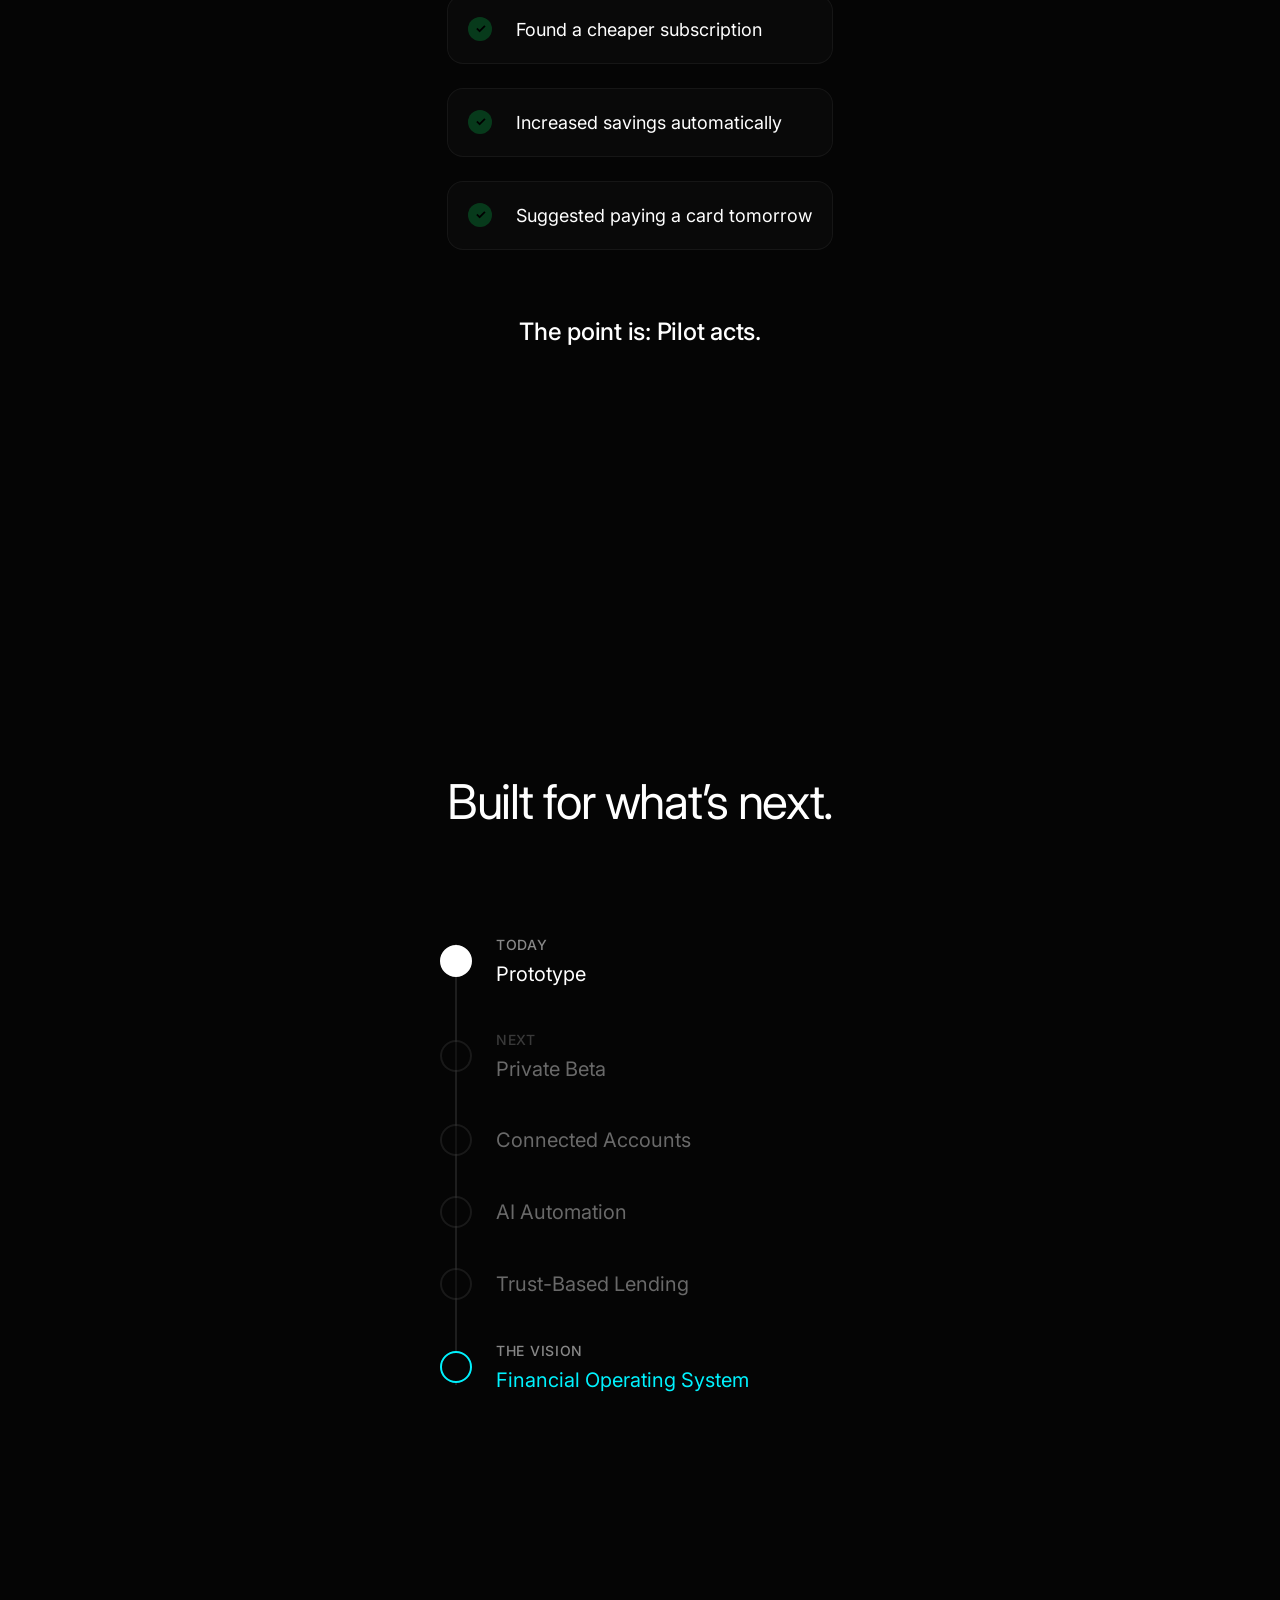
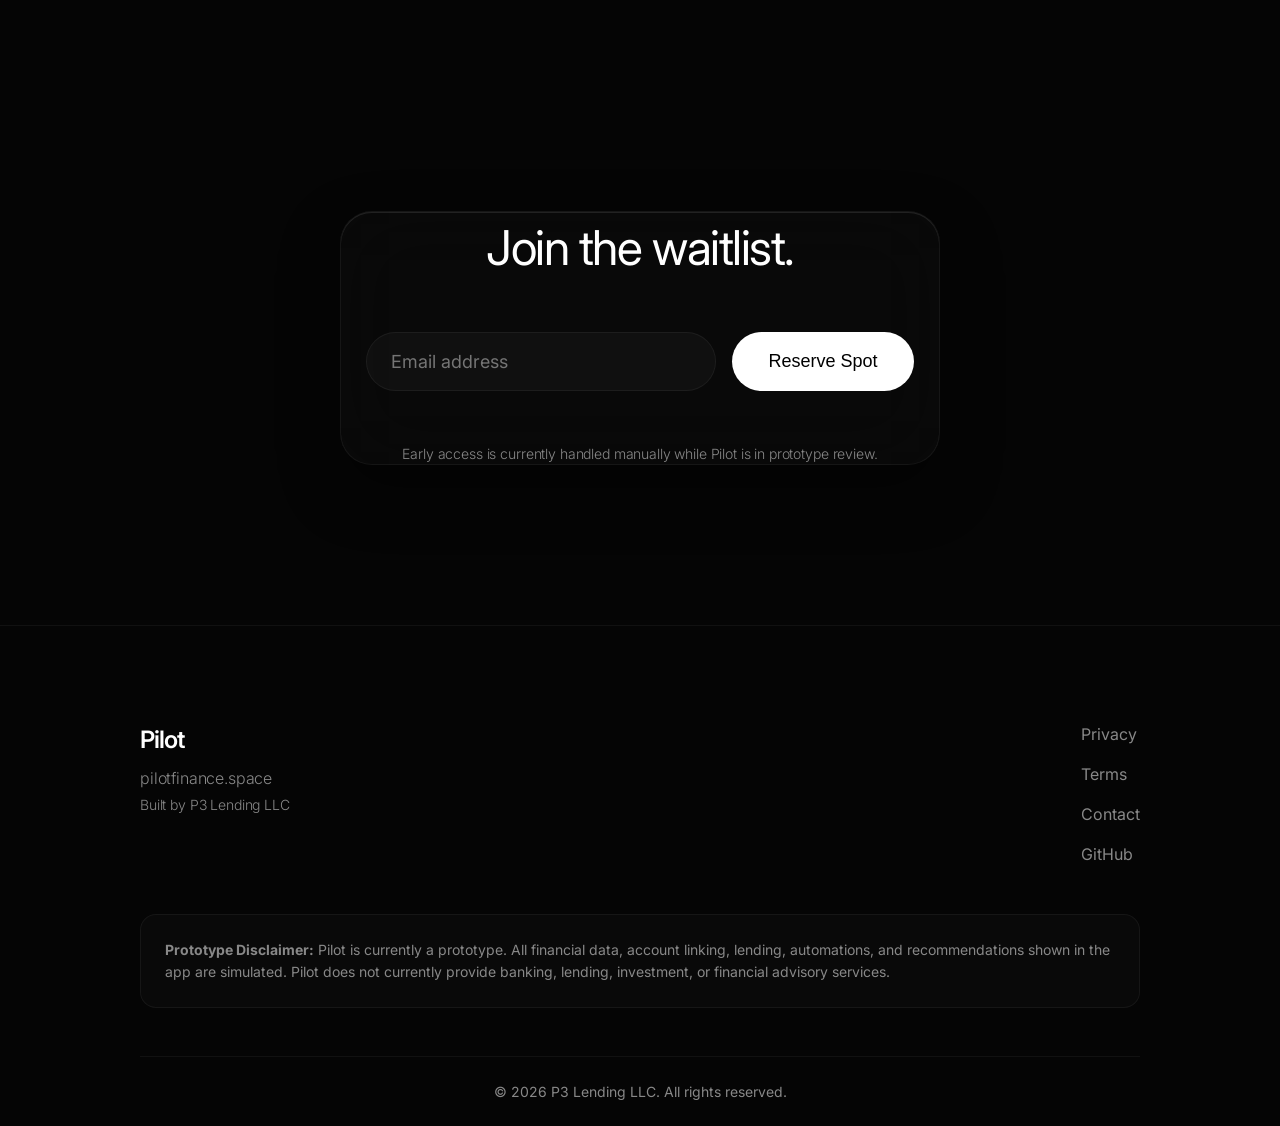
==== commit 247a1eba: "Clarify waitlist endpoint configuration" ====
--- a/docs/index.html
+++ b/docs/index.html
@@ -655,7 +655,13 @@
         renderSim();
 
         // --- WAITLIST LOGIC ---
-        const WAITLIST_ENDPOINT = "https://YOUR_PROJECT.functions.supabase.co/waitlist-signup";
+        const PILOT_CONFIG = {
+            waitlistEndpoint: "https://YOUR_SUPABASE_PROJECT_REF.functions.supabase.co/waitlist-signup"
+        };
+
+        if (PILOT_CONFIG.waitlistEndpoint.includes("YOUR_SUPABASE_PROJECT_REF")) {
+            console.warn("Pilot waitlist endpoint is not configured yet.");
+        }
         
         const waitlistForm = document.getElementById('waitlist-form');
         const waitlistSubmit = document.getElementById('waitlist-submit');
@@ -675,7 +681,7 @@
                 waitlistMessage.innerText = '';
 
                 try {
-                    const response = await fetch(WAITLIST_ENDPOINT, {
+                    const response = await fetch(PILOT_CONFIG.waitlistEndpoint, {
                         method: 'POST',
                         headers: { 'Content-Type': 'application/json' },
                         body: JSON.stringify({ email })
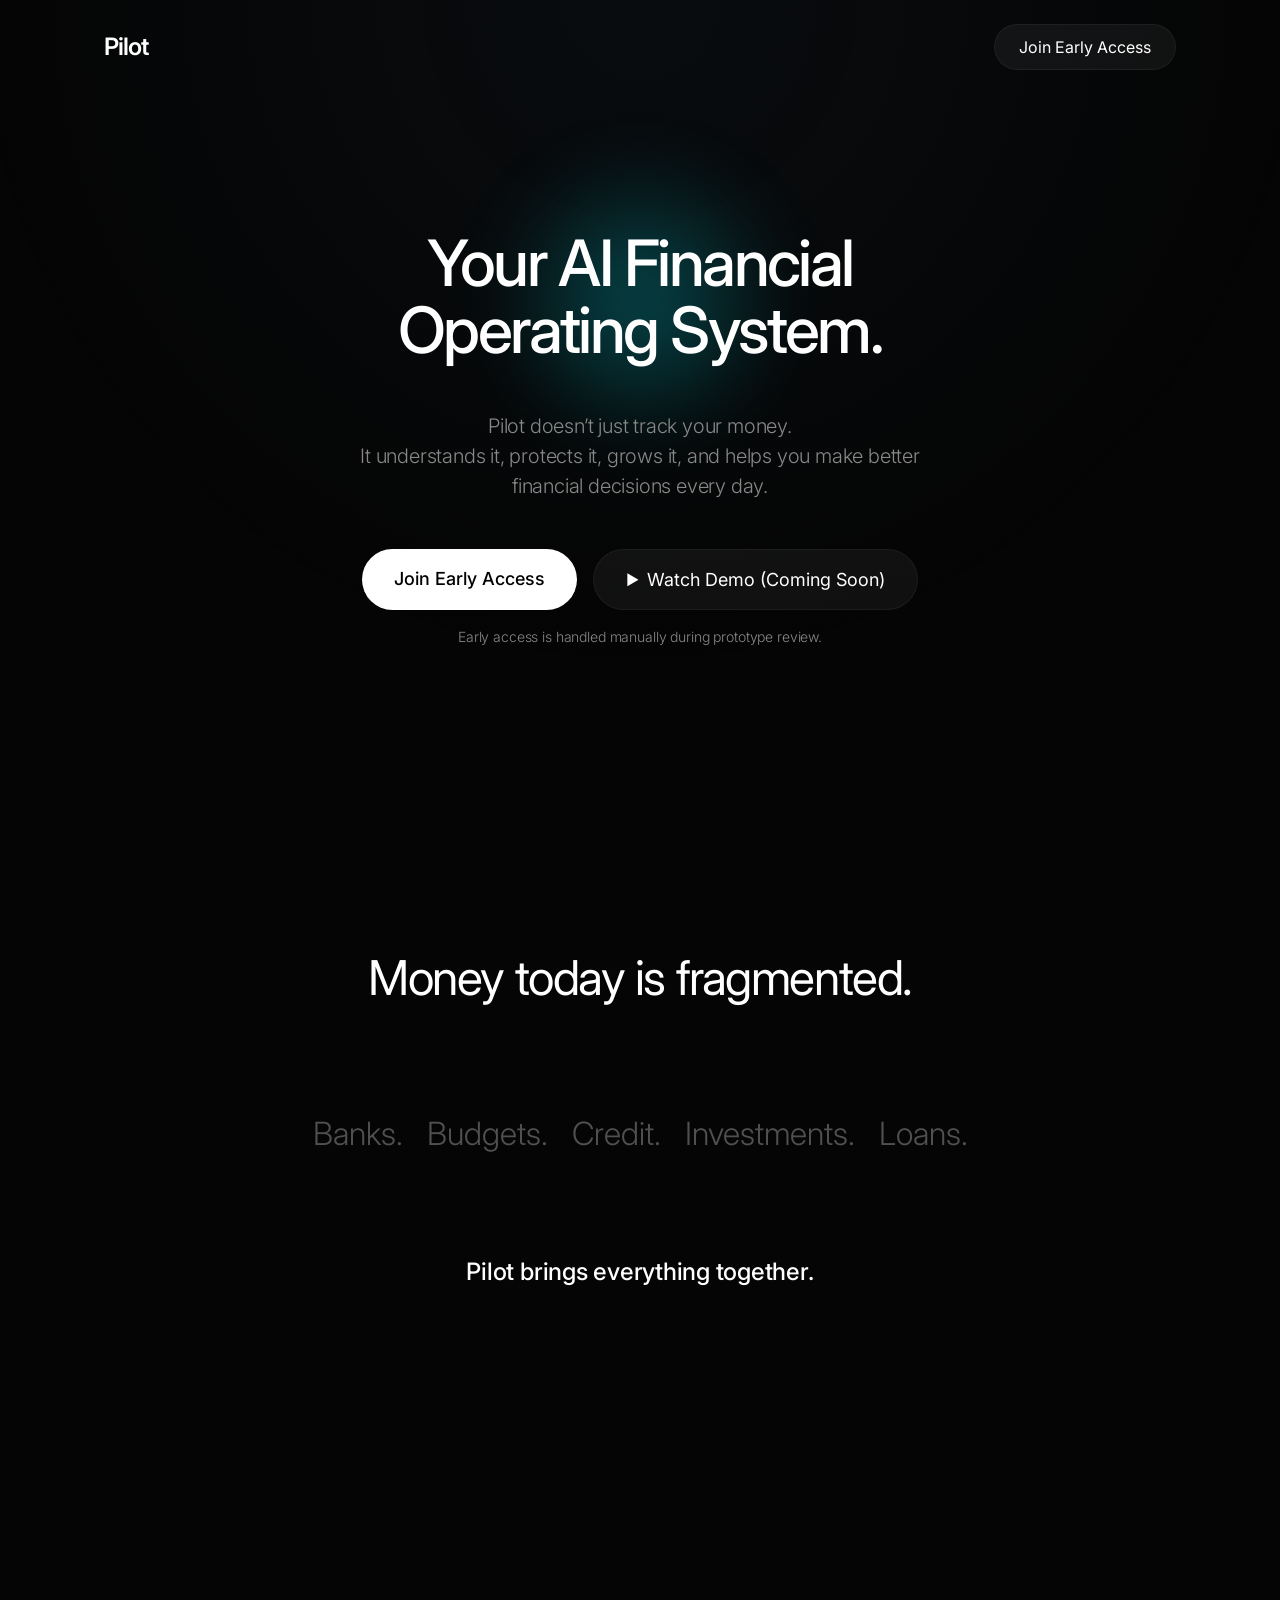
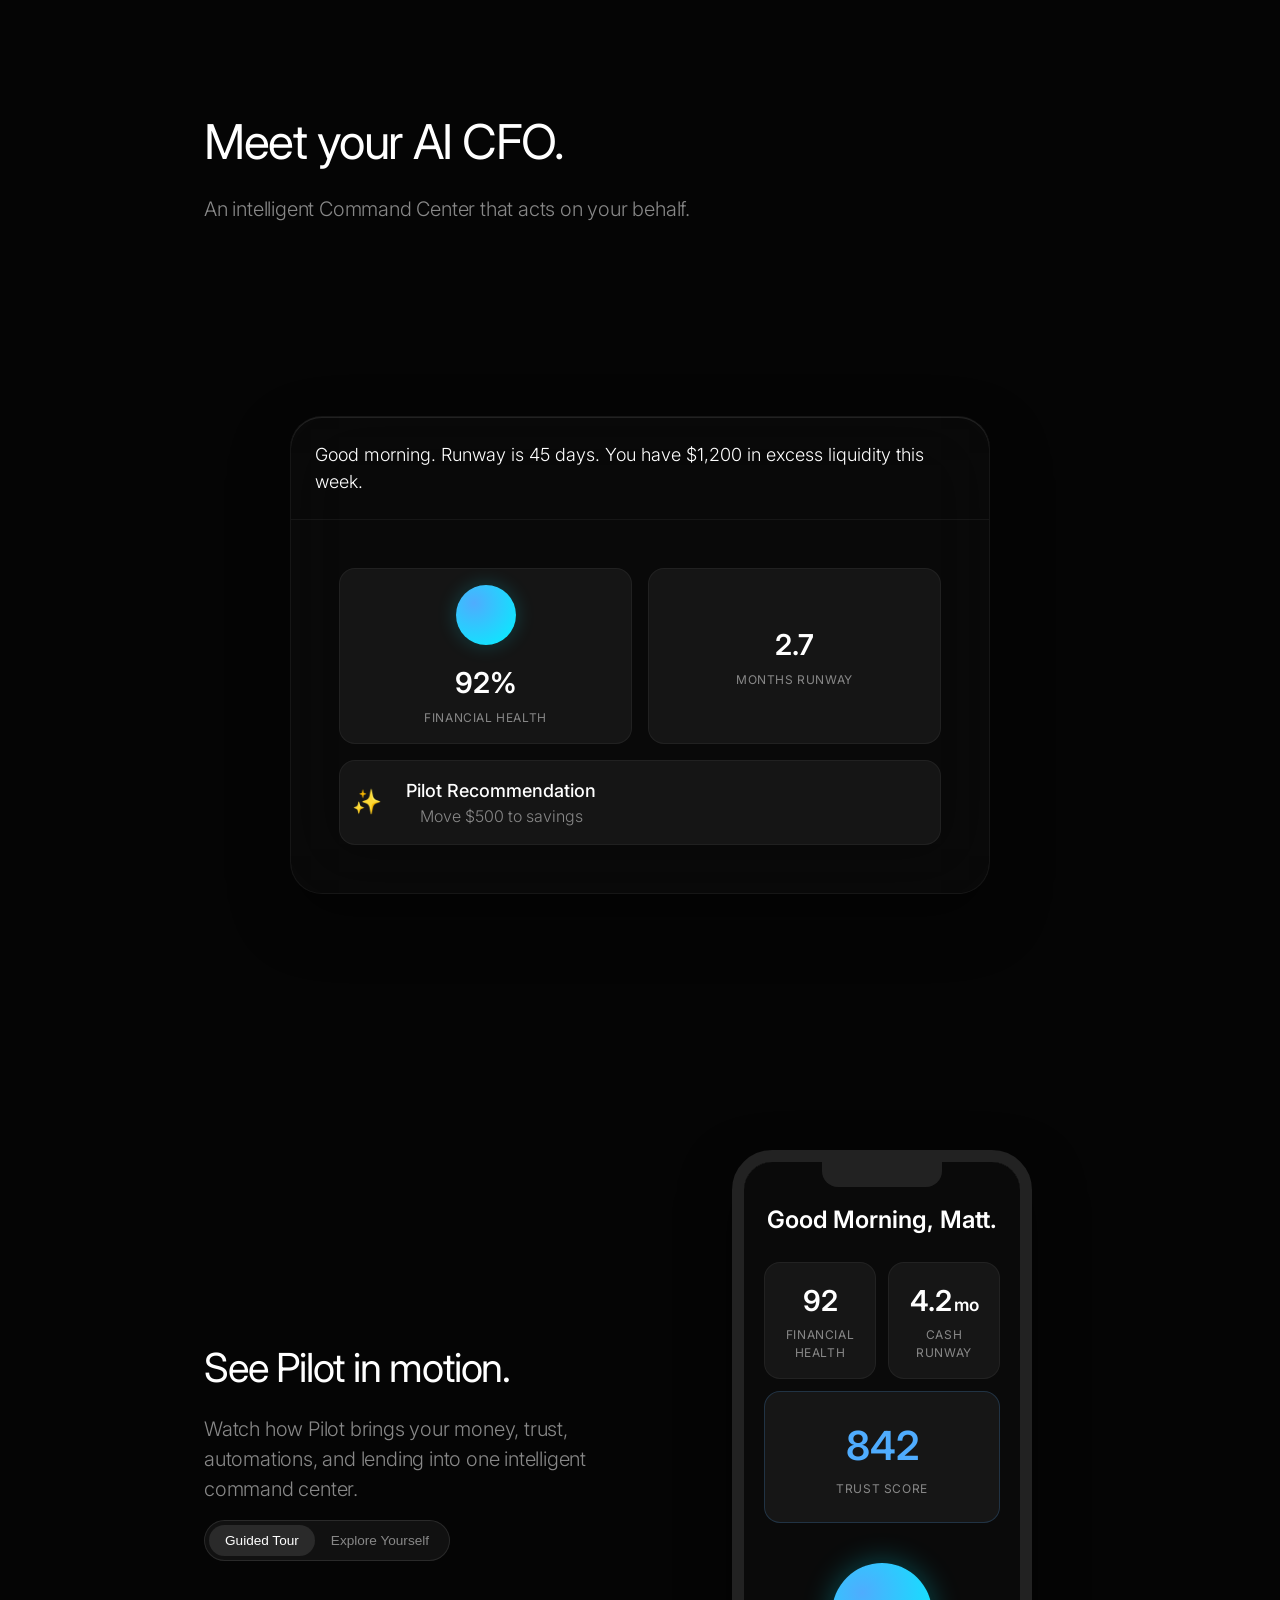
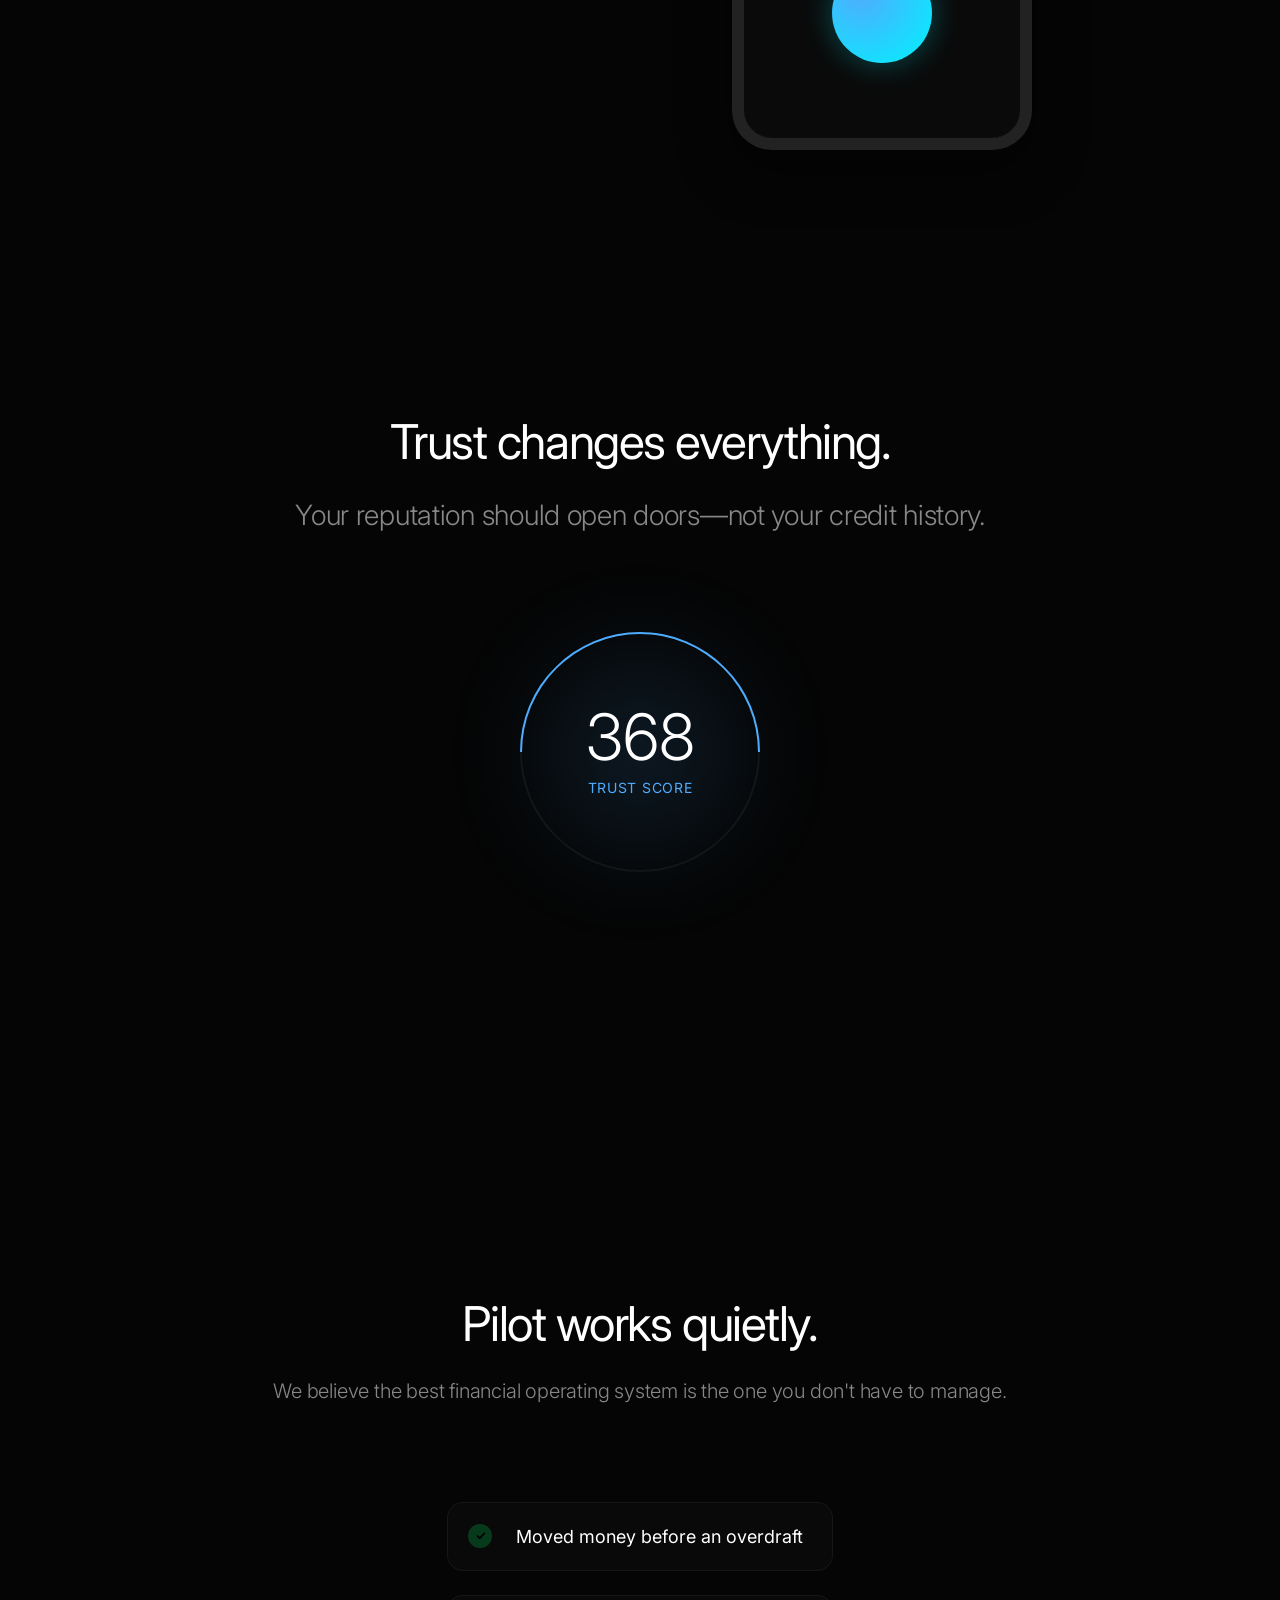
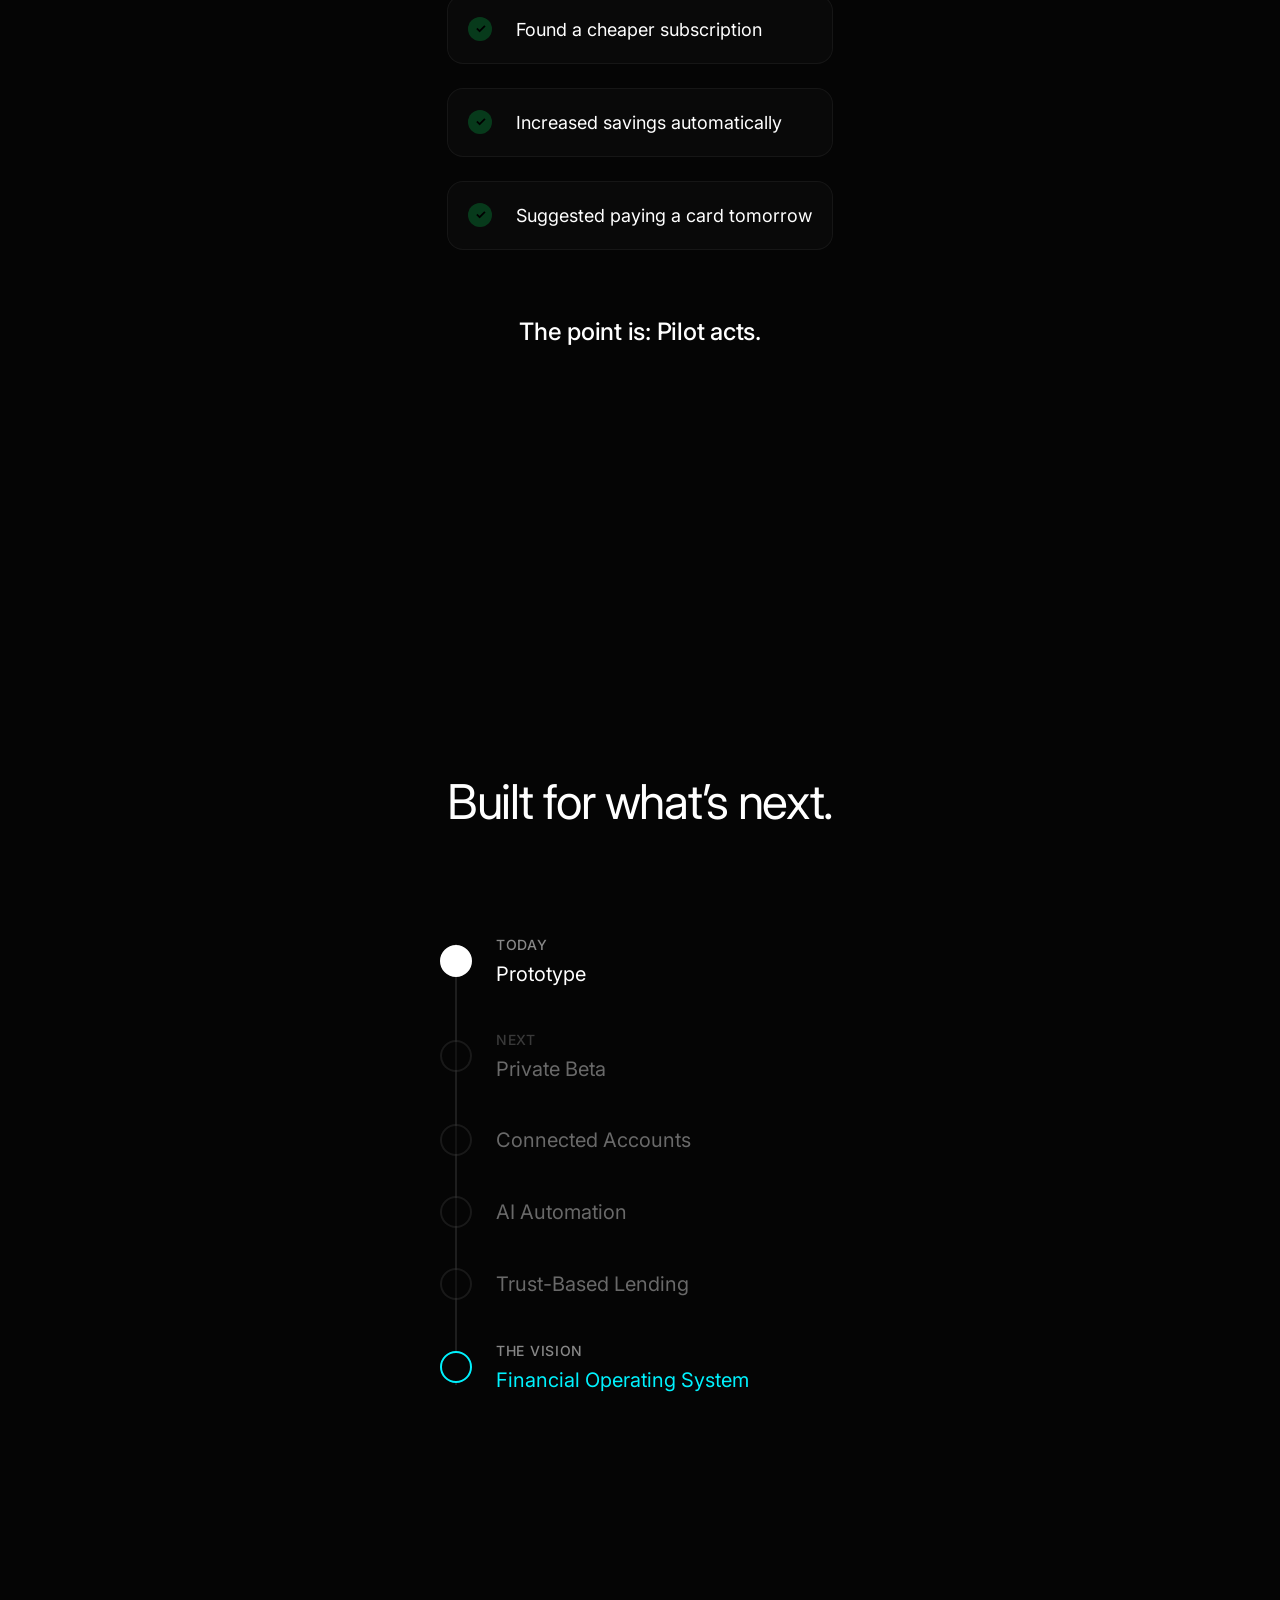
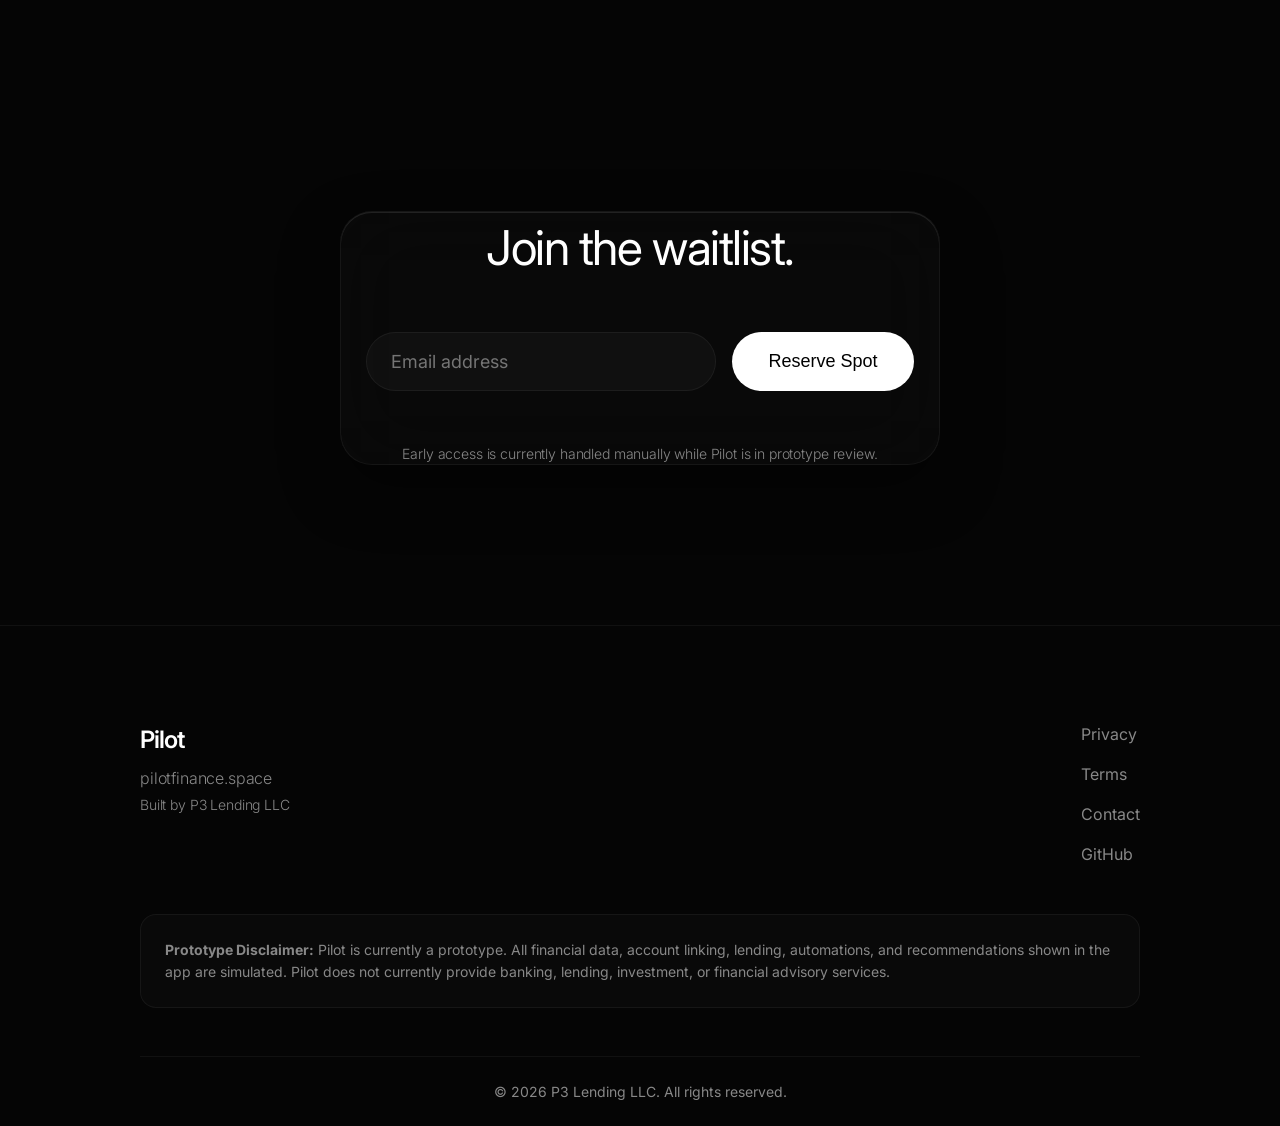
==== commit 43abfbde: "Configure waitlist endpoint" ====
--- a/docs/index.html
+++ b/docs/index.html
@@ -656,7 +656,7 @@
 
         // --- WAITLIST LOGIC ---
         const PILOT_CONFIG = {
-            waitlistEndpoint: "https://YOUR_SUPABASE_PROJECT_REF.functions.supabase.co/waitlist-signup"
+            waitlistEndpoint: "https://cthbxtutuiyrrkmbkyut.functions.supabase.co/waitlist-signup"
         };
 
         if (PILOT_CONFIG.waitlistEndpoint.includes("YOUR_SUPABASE_PROJECT_REF")) {
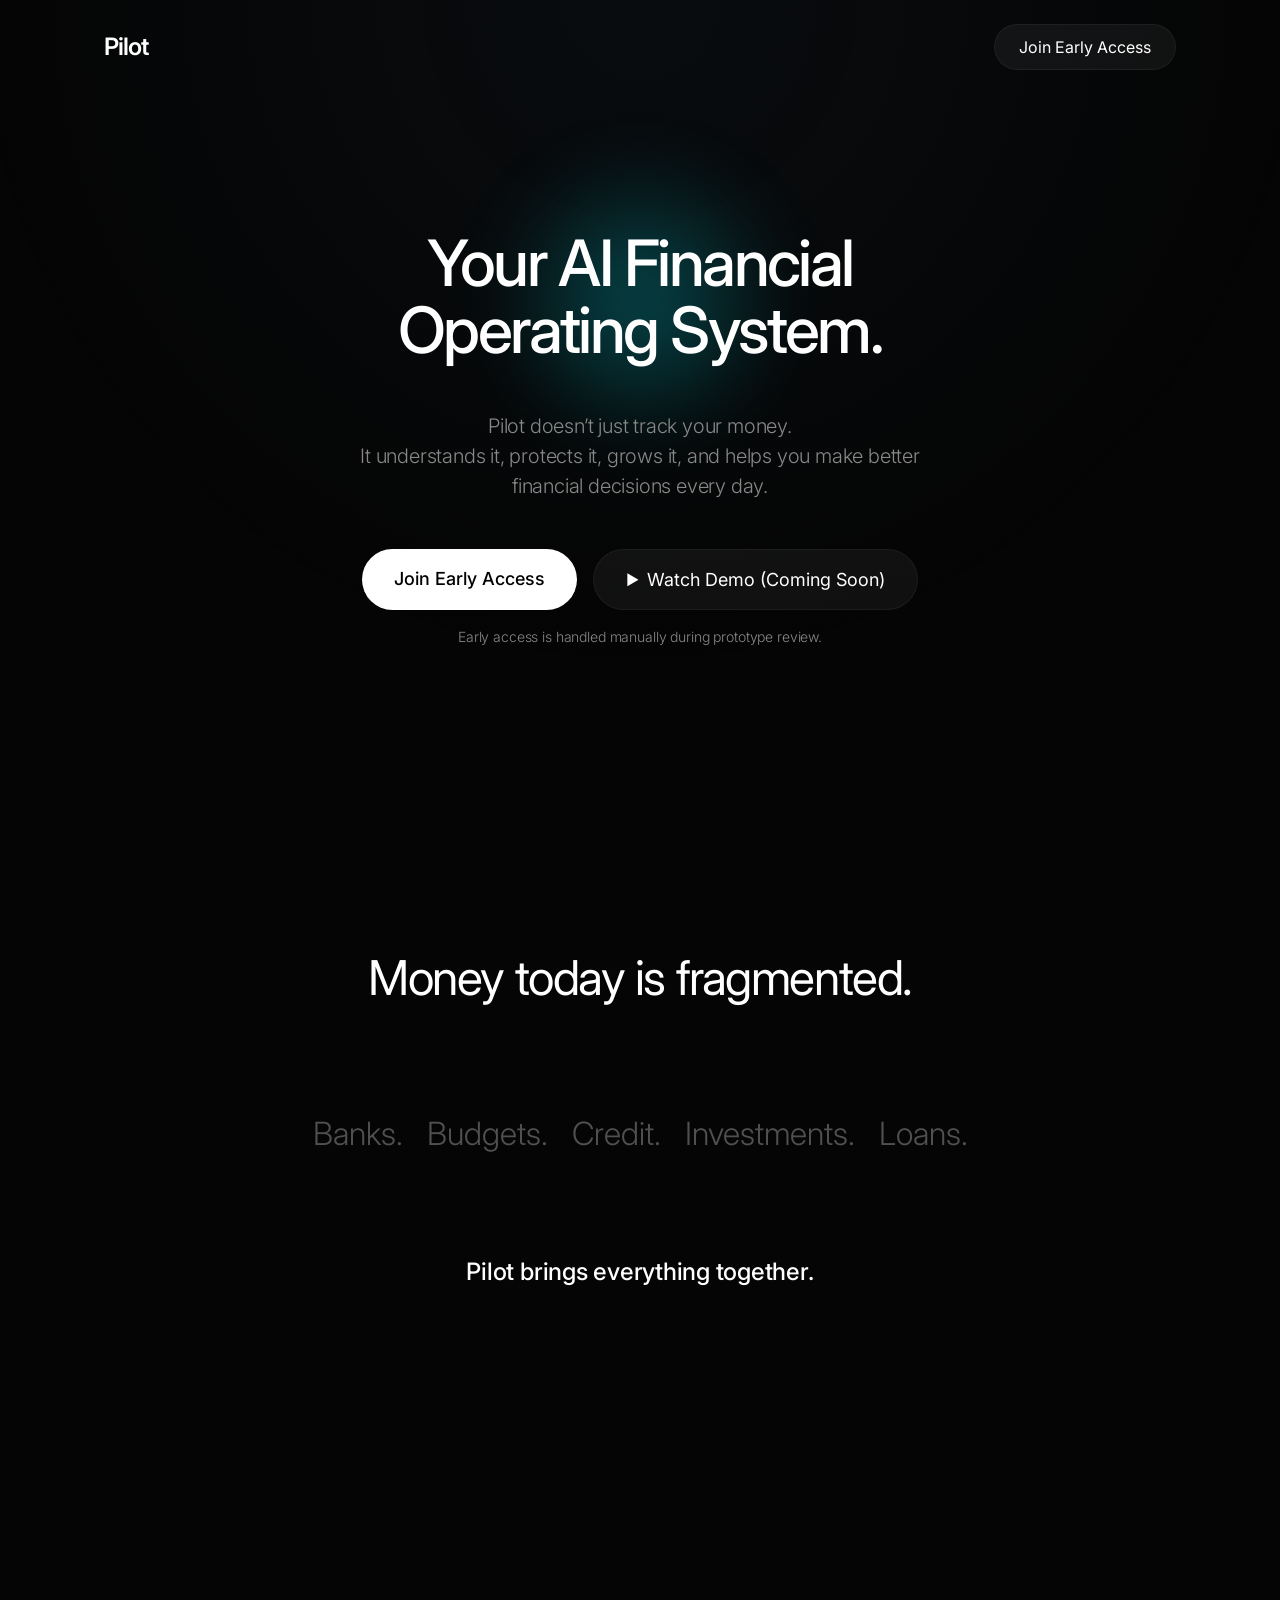
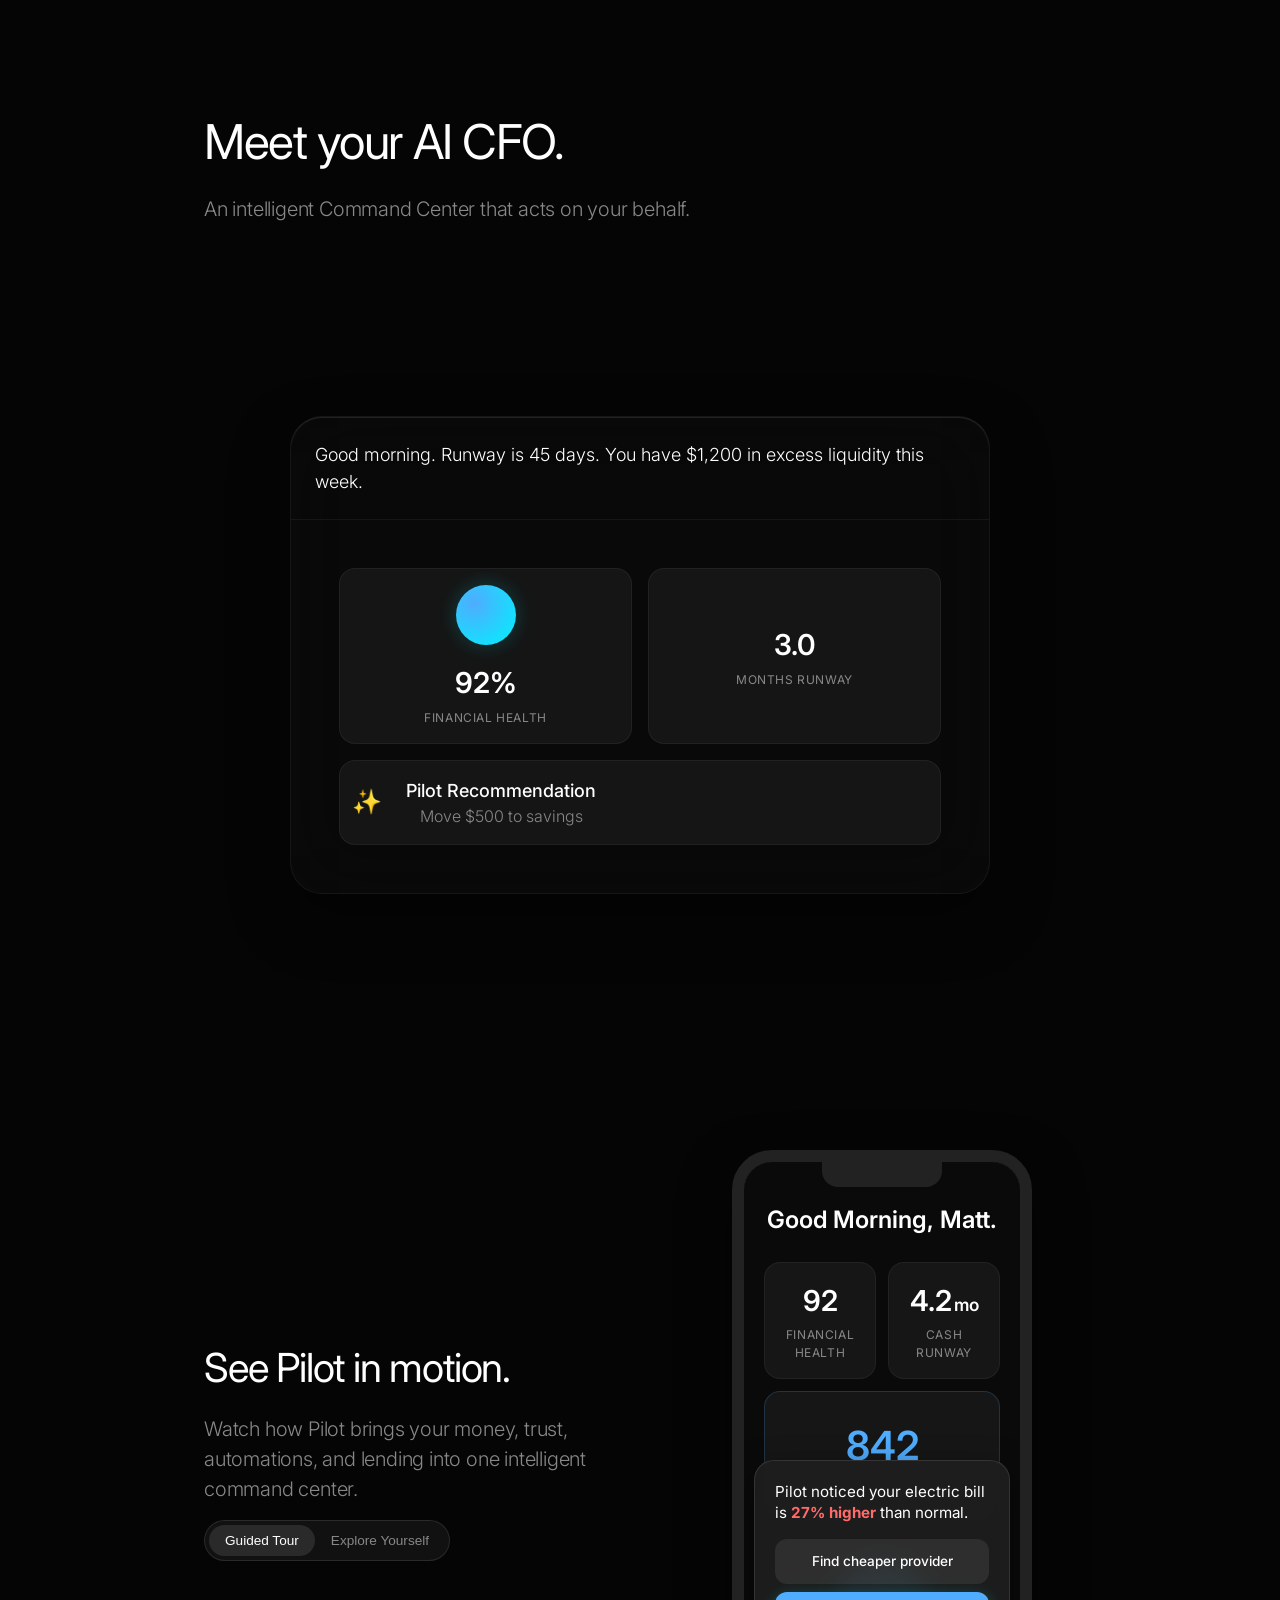
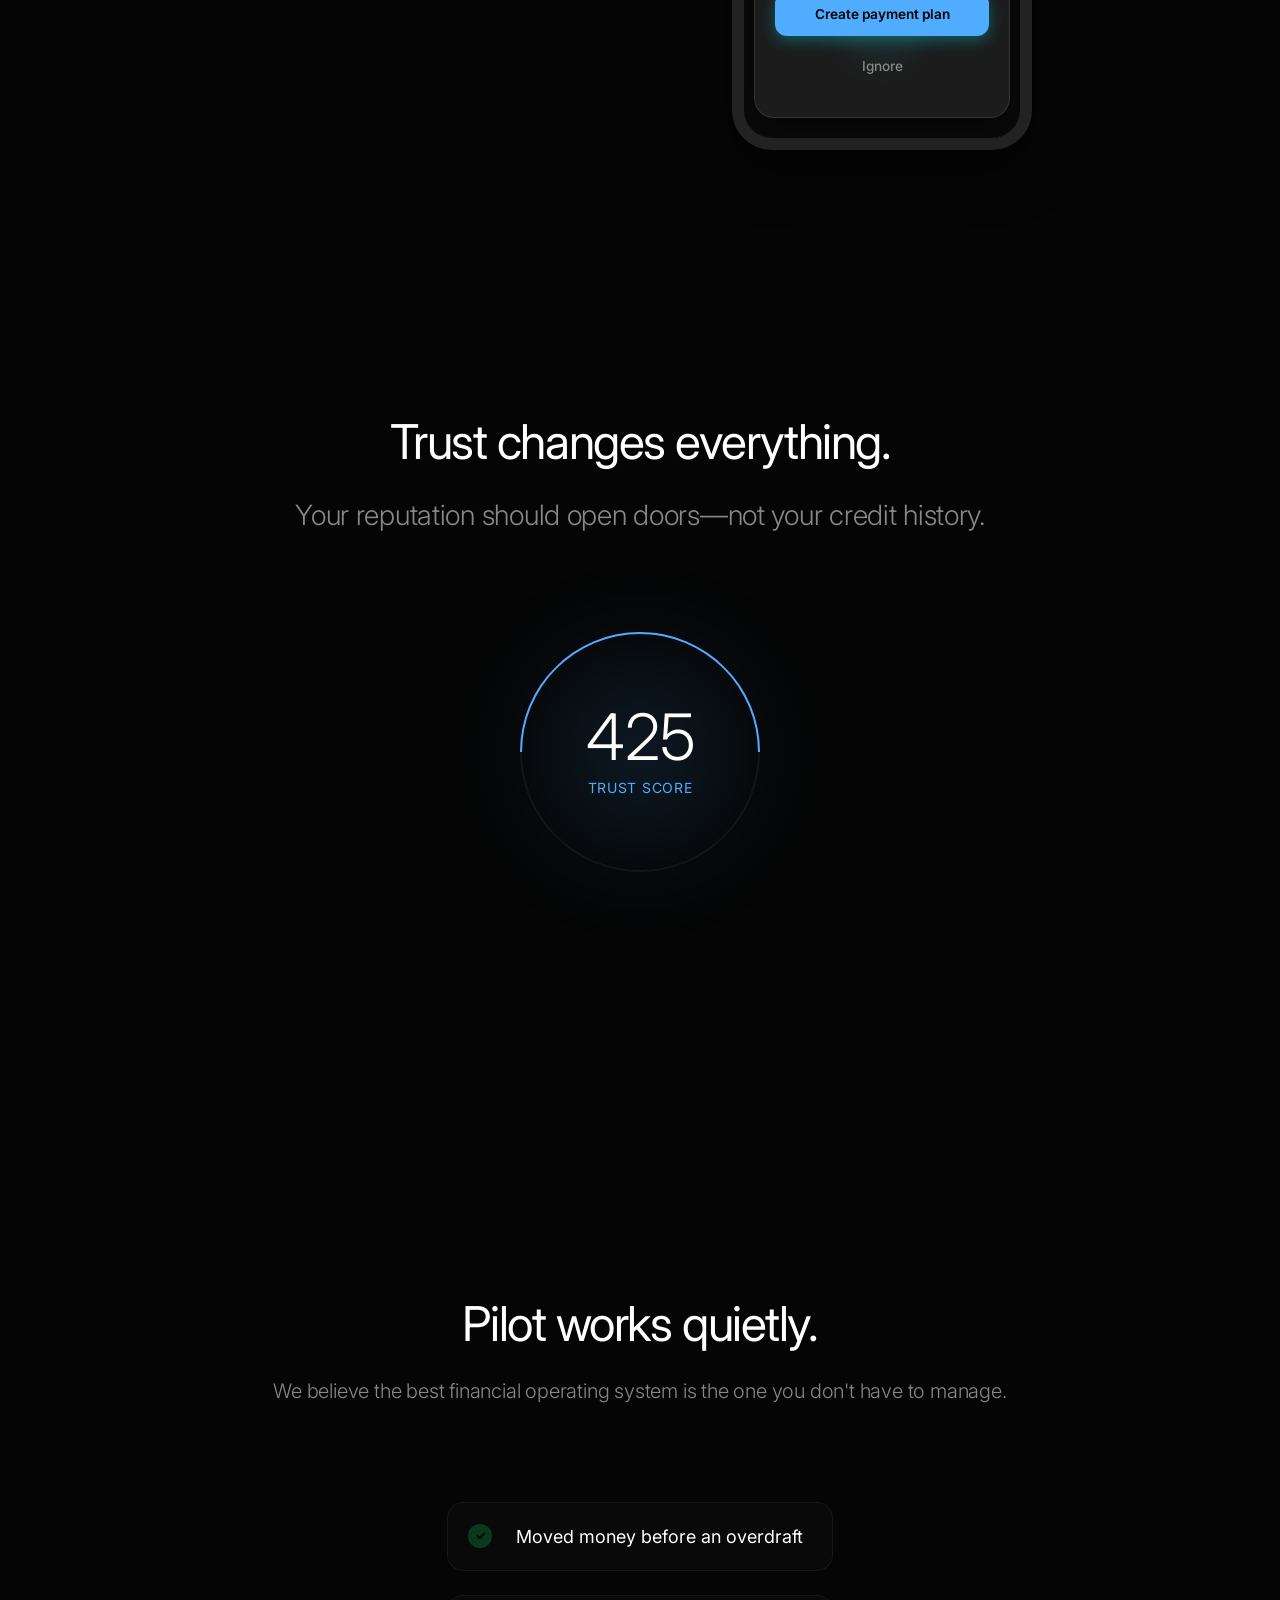
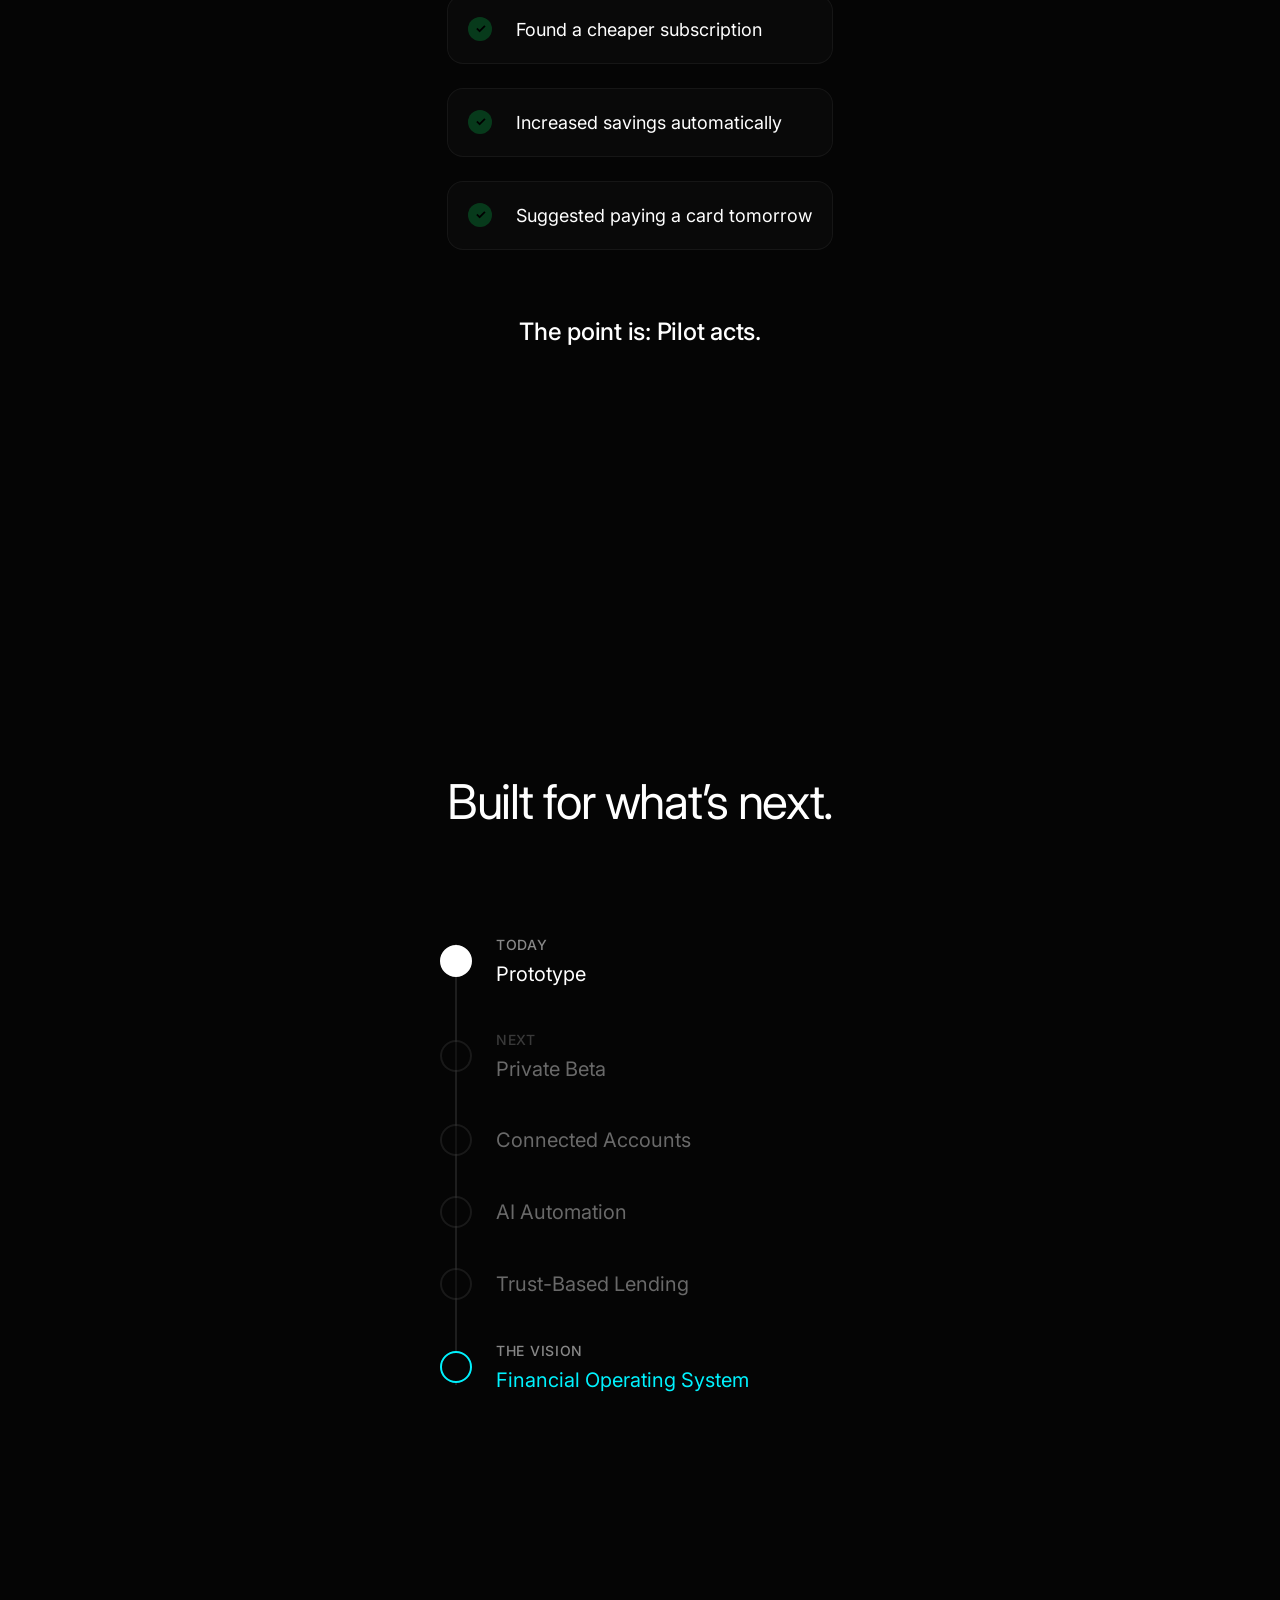
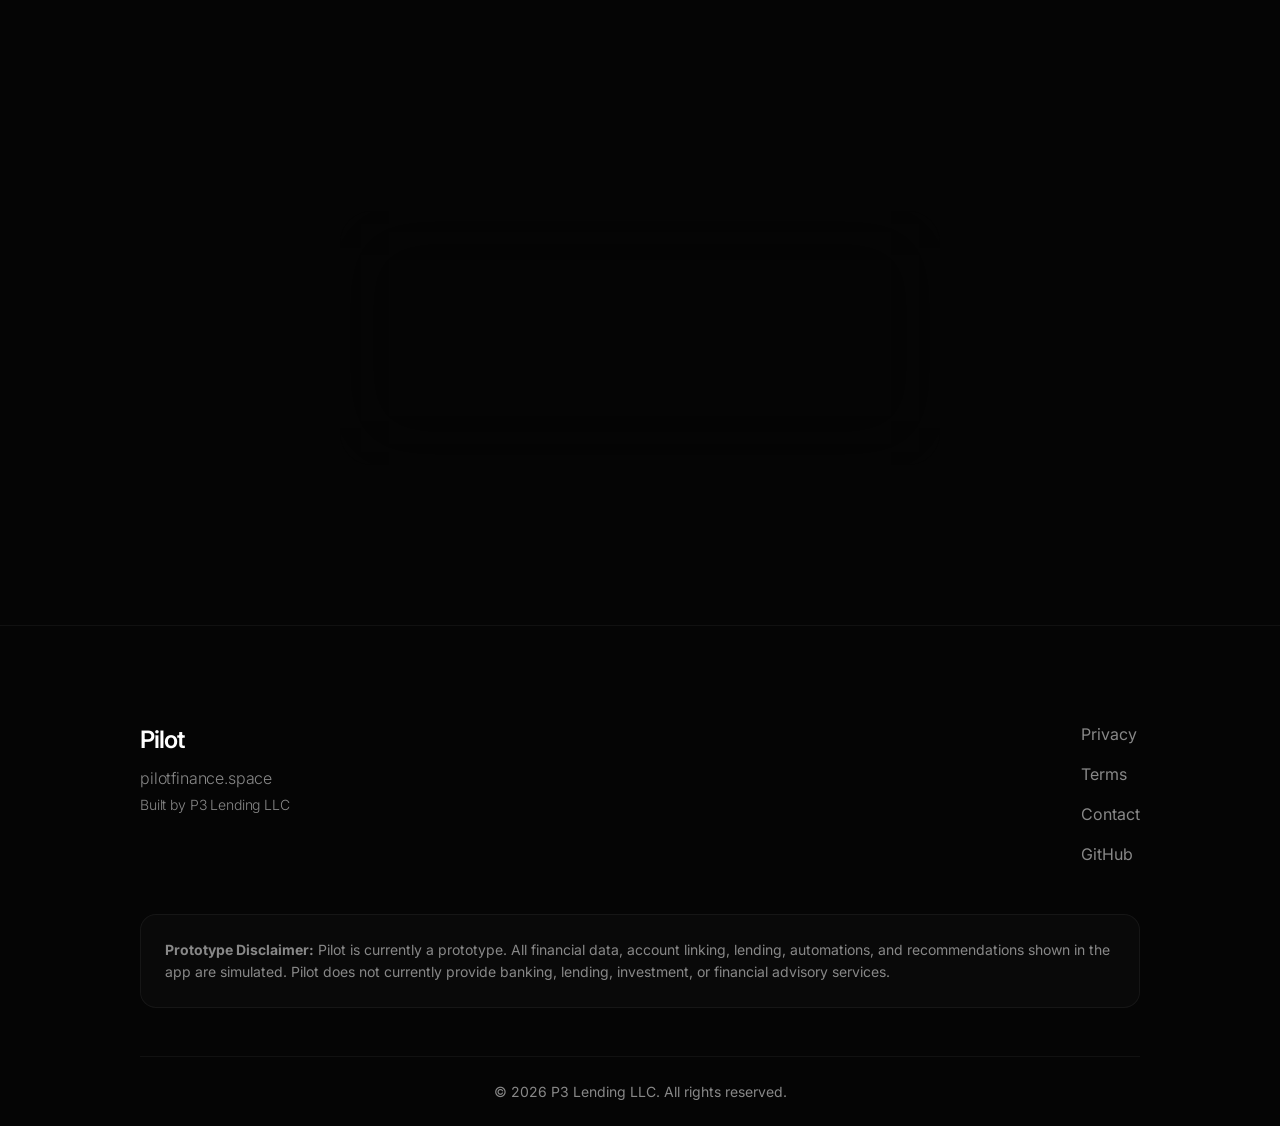
==== commit 7fe3cb98: "Harden waitlist signup flow" ====
--- a/docs/index.html
+++ b/docs/index.html
@@ -396,6 +396,8 @@
             <h2>Join the waitlist.</h2>
             <form id="waitlist-form" class="waitlist-form">
                 <input type="email" id="waitlist-email" placeholder="Email address" required>
+                <!-- Honeypot -->
+                <input type="text" id="waitlist-companyWebsite" name="companyWebsite" style="display:none" tabindex="-1" autocomplete="off">
                 <button type="submit" id="waitlist-submit" class="btn-primary">Reserve Spot</button>
             </form>
             <div id="waitlist-message" class="form-message"></div>
@@ -671,7 +673,9 @@
             waitlistForm.addEventListener('submit', async (e) => {
                 e.preventDefault();
                 const emailInput = document.getElementById('waitlist-email');
+                const honeypotInput = document.getElementById('waitlist-companyWebsite');
                 const email = emailInput.value.trim();
+                const companyWebsite = honeypotInput ? honeypotInput.value : '';
                 if (!email) return;
 
                 // Loading state
@@ -684,7 +688,7 @@
                     const response = await fetch(PILOT_CONFIG.waitlistEndpoint, {
                         method: 'POST',
                         headers: { 'Content-Type': 'application/json' },
-                        body: JSON.stringify({ email })
+                        body: JSON.stringify({ email, companyWebsite })
                     });
 
                     const data = await response.json();
